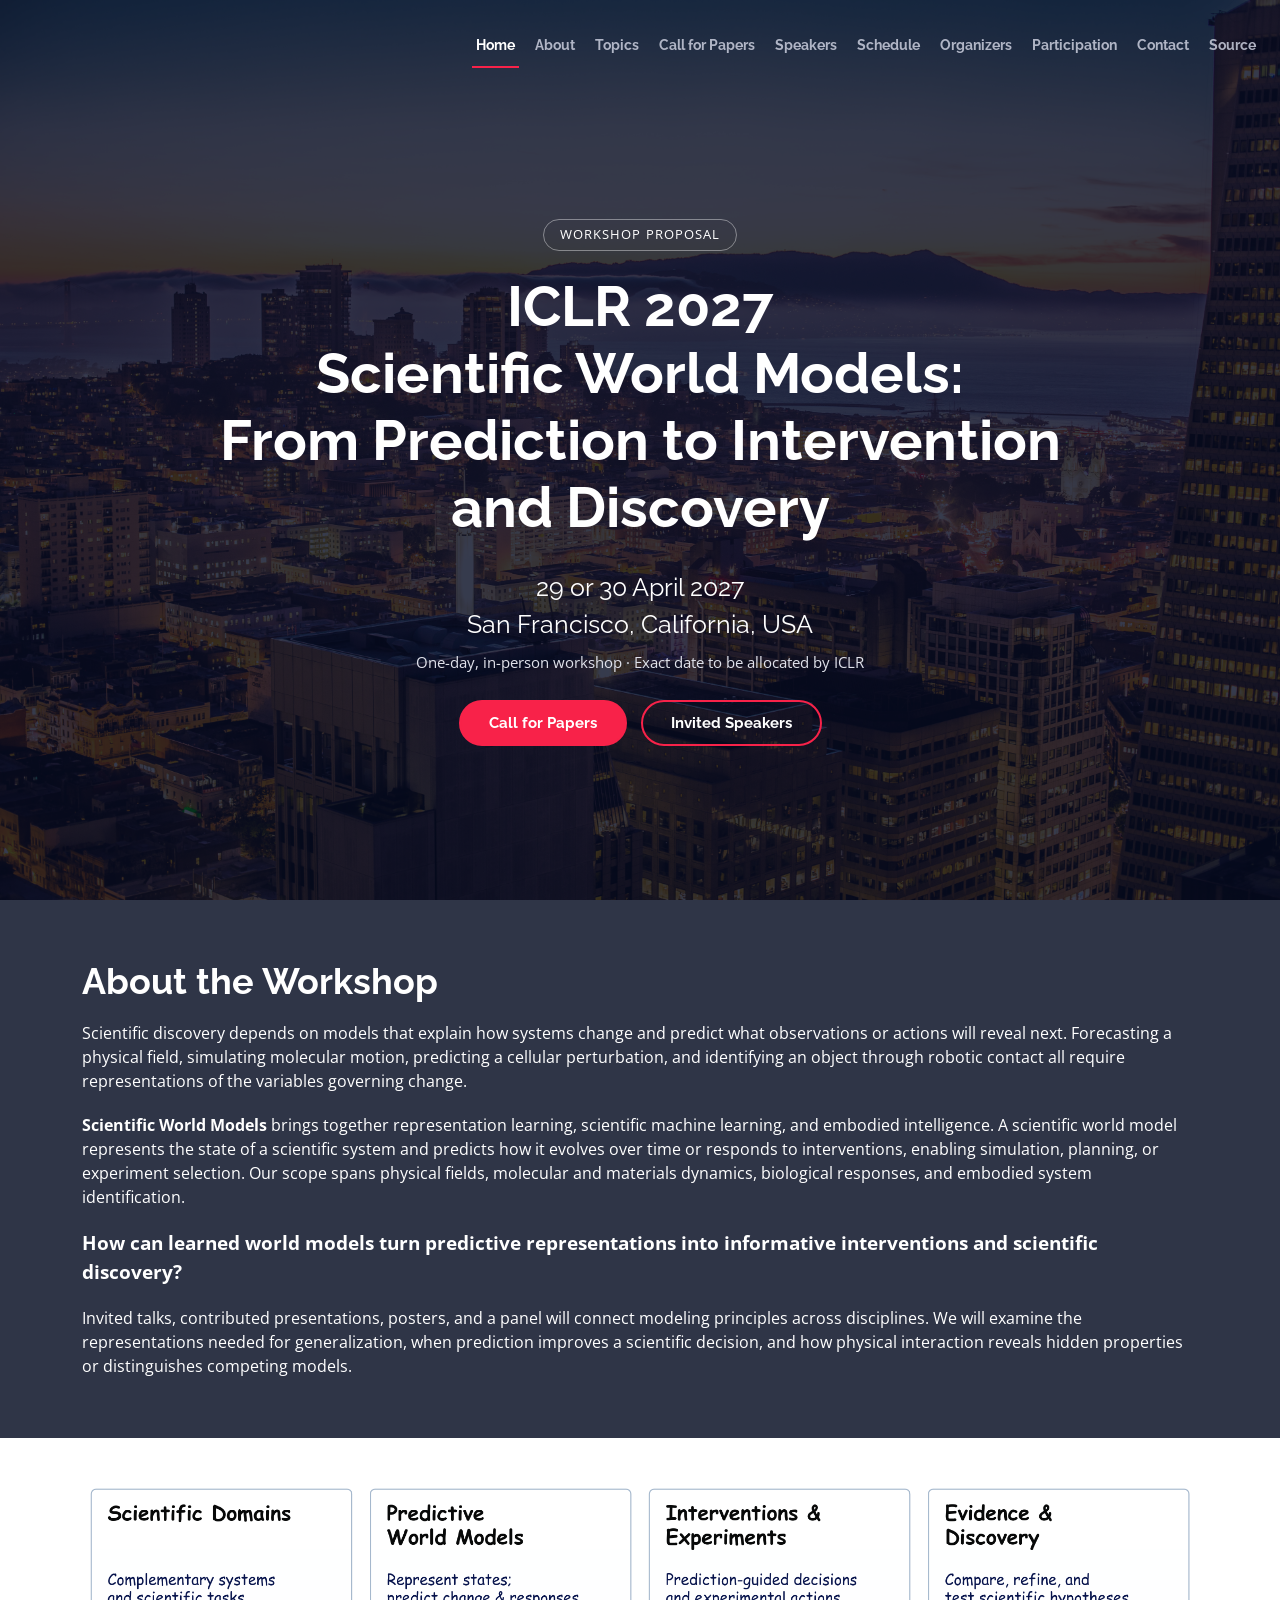
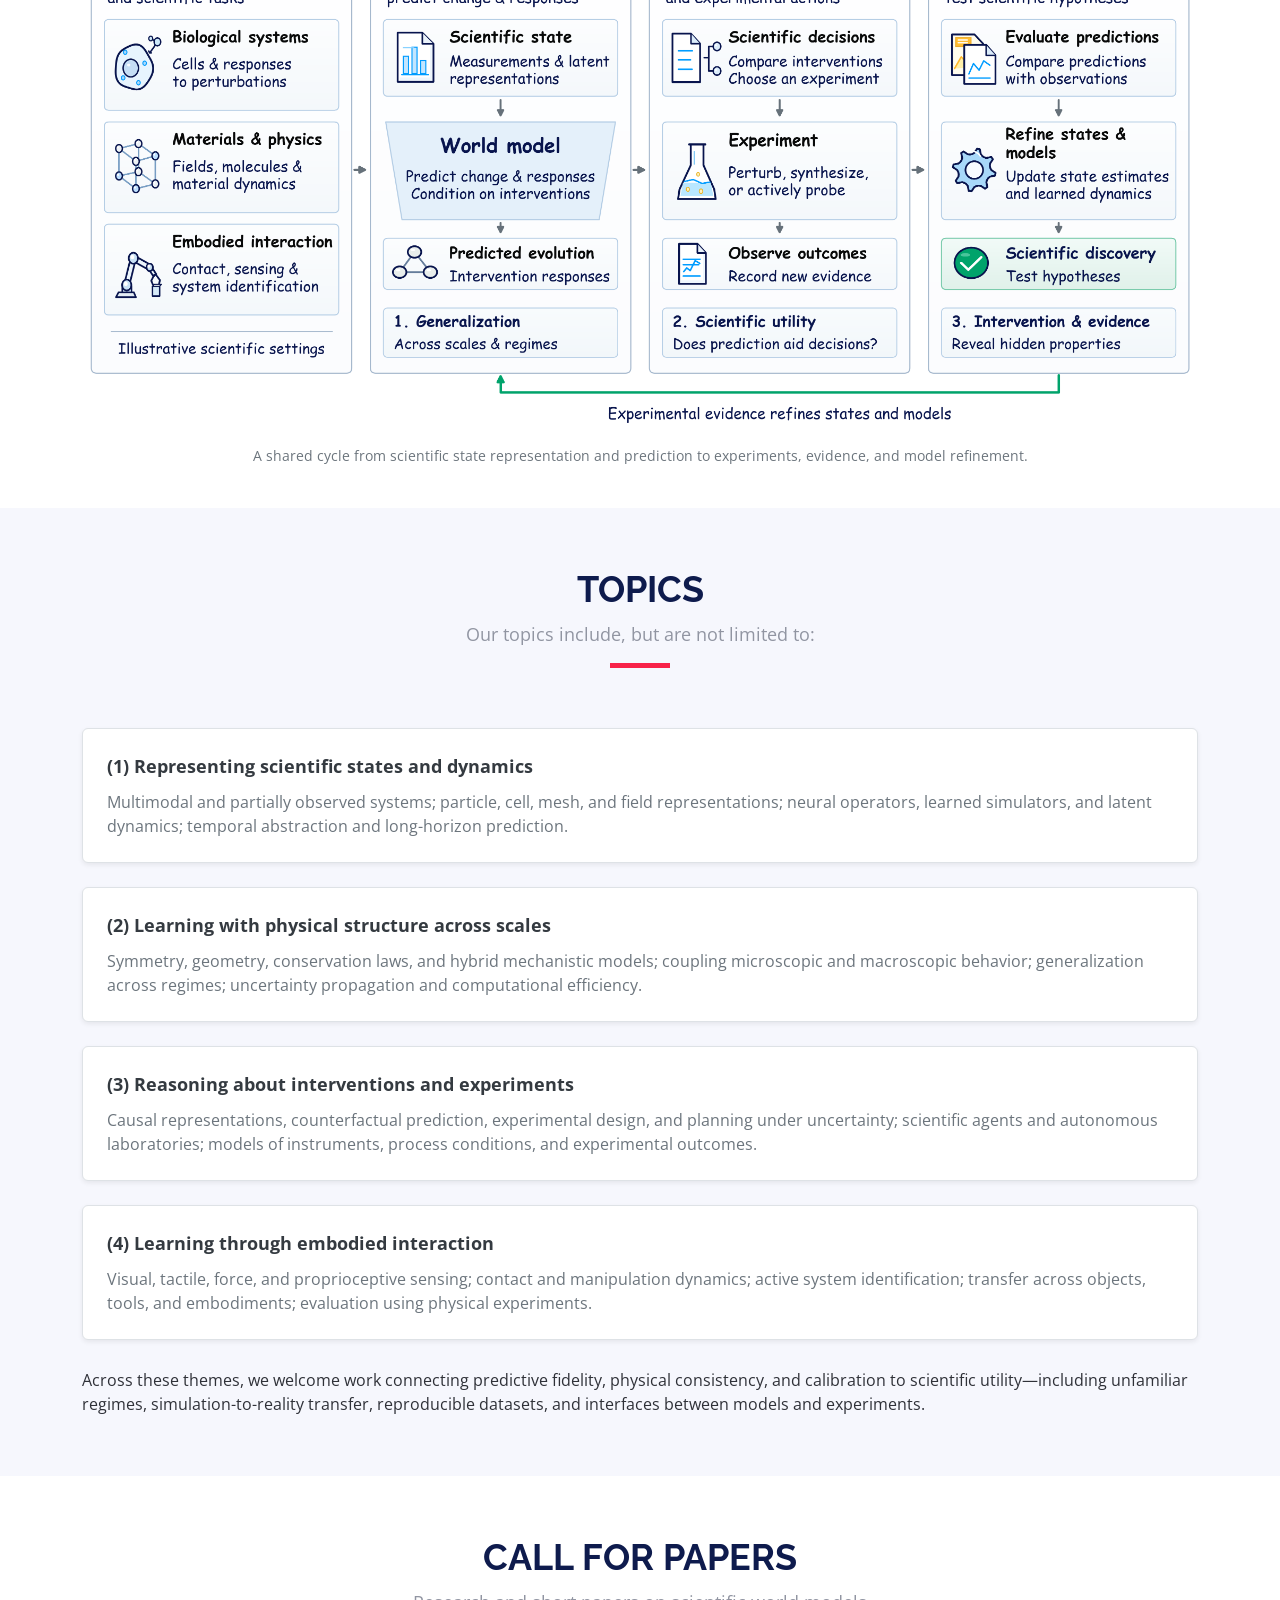
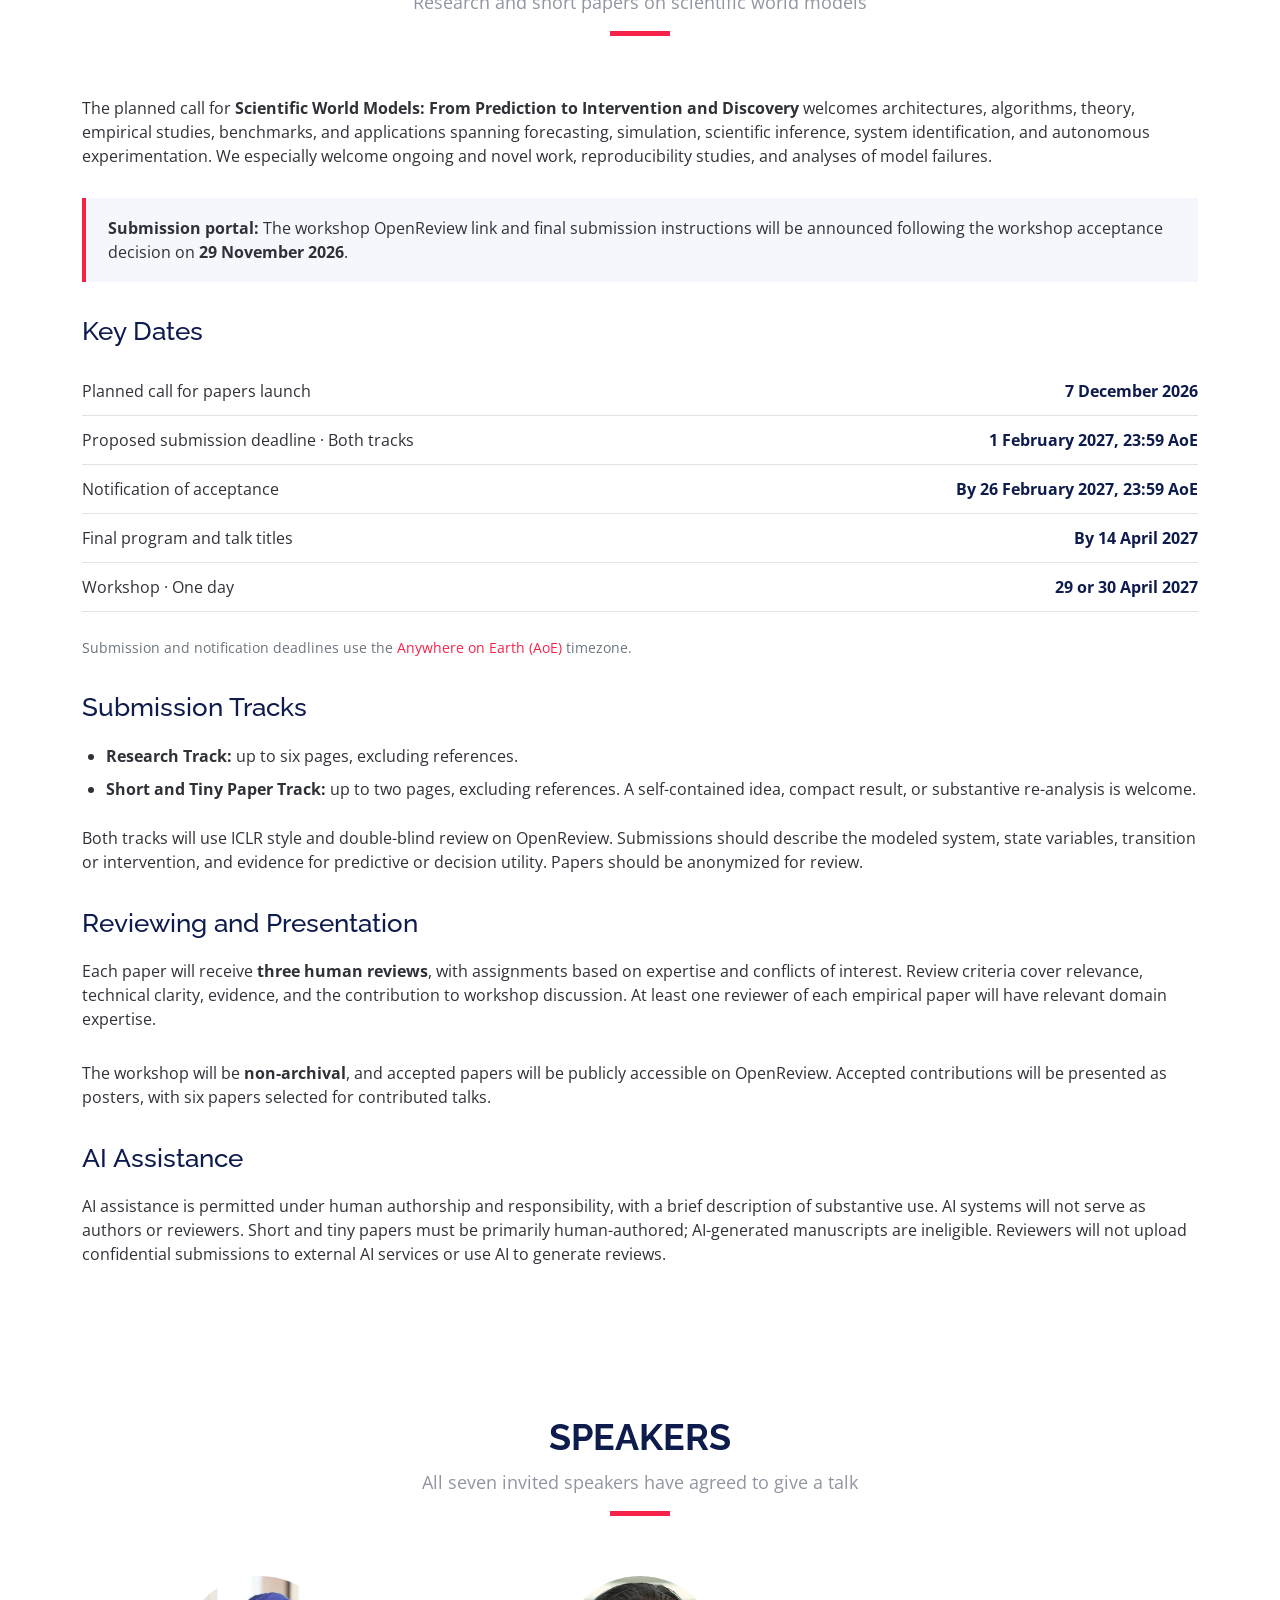
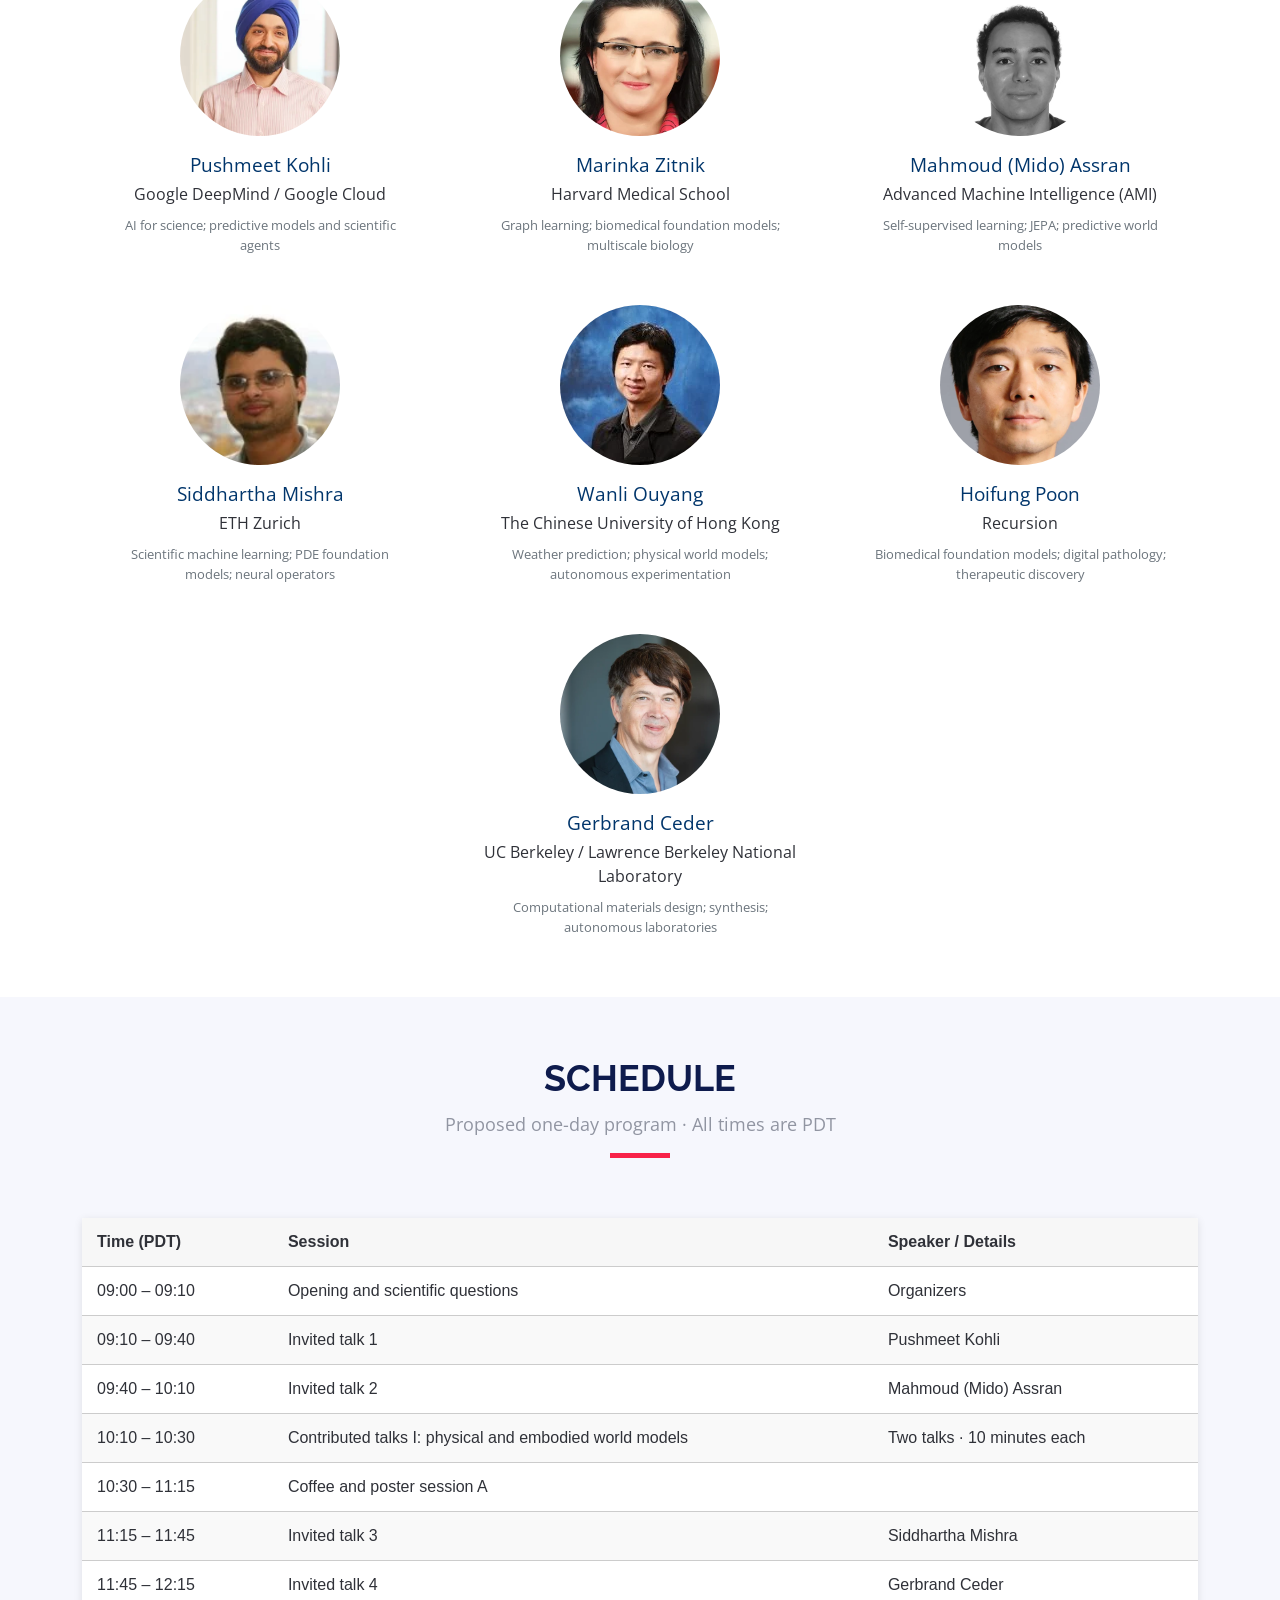
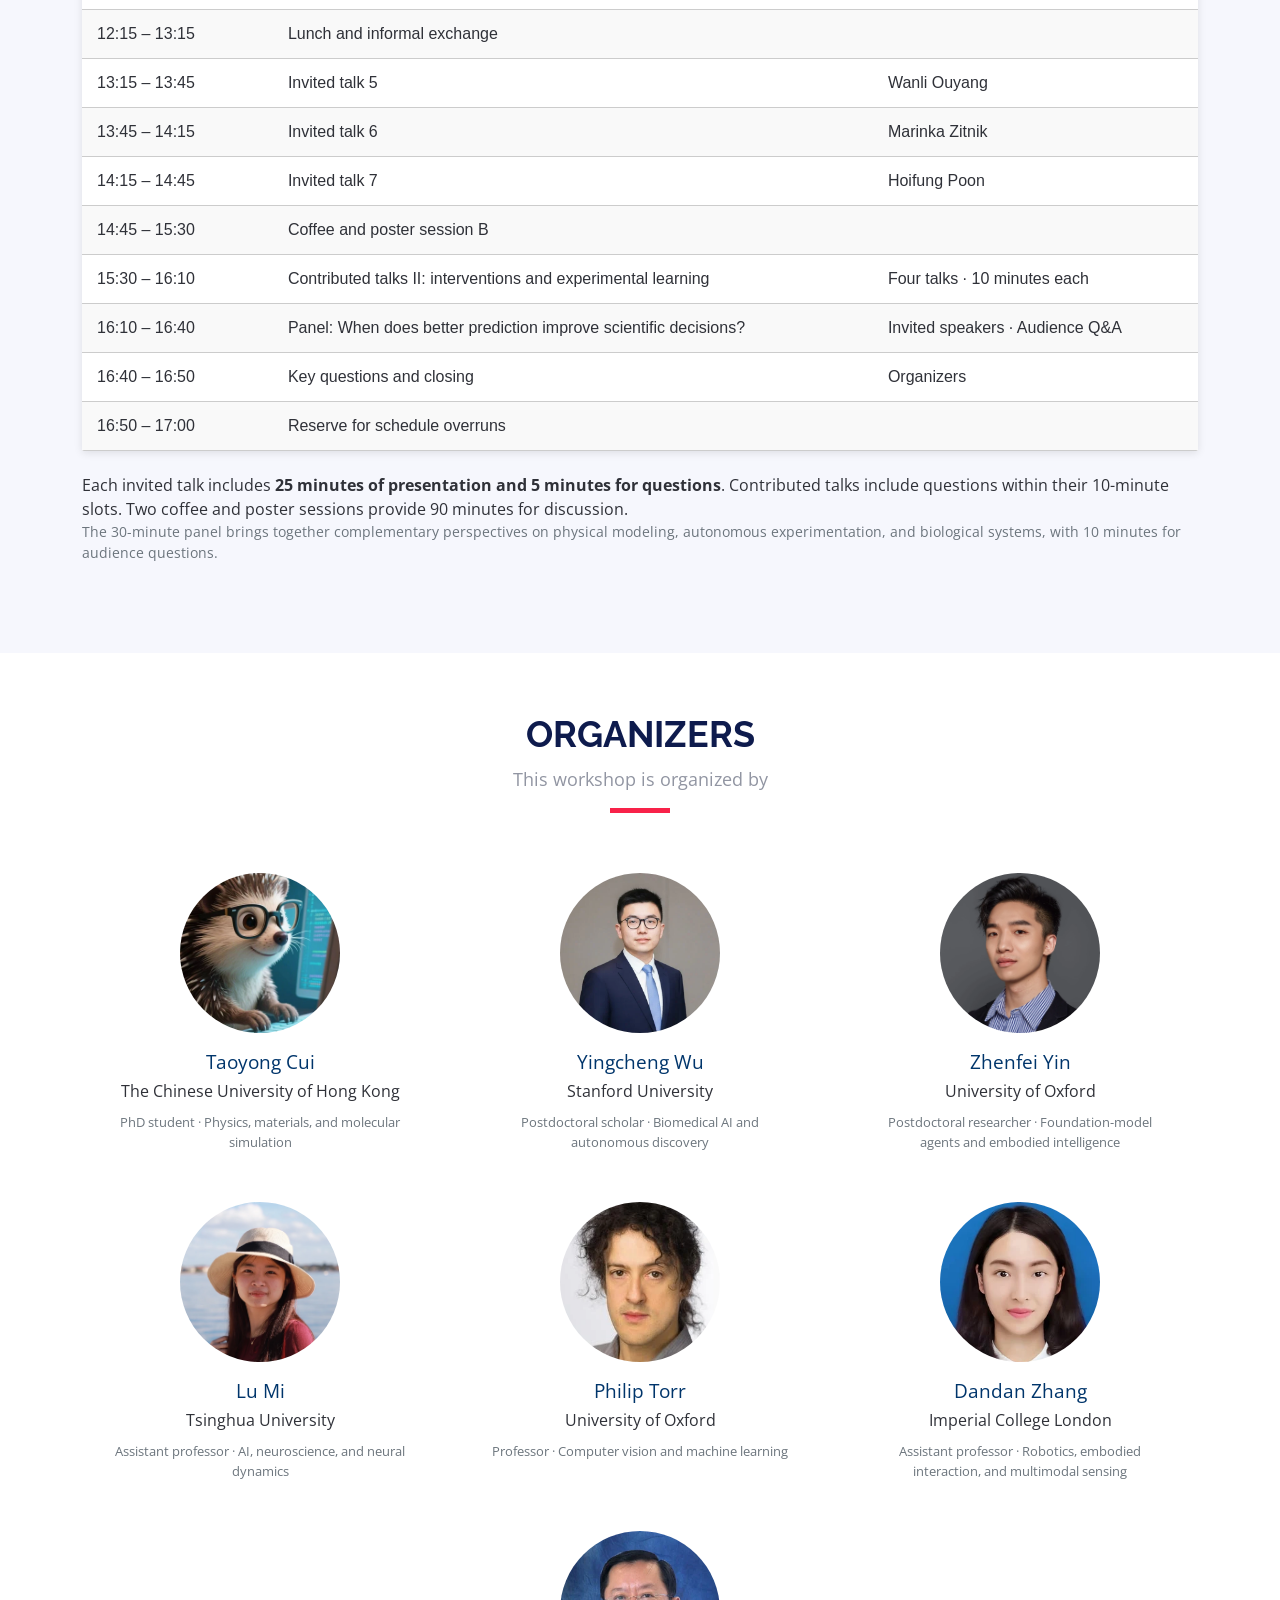
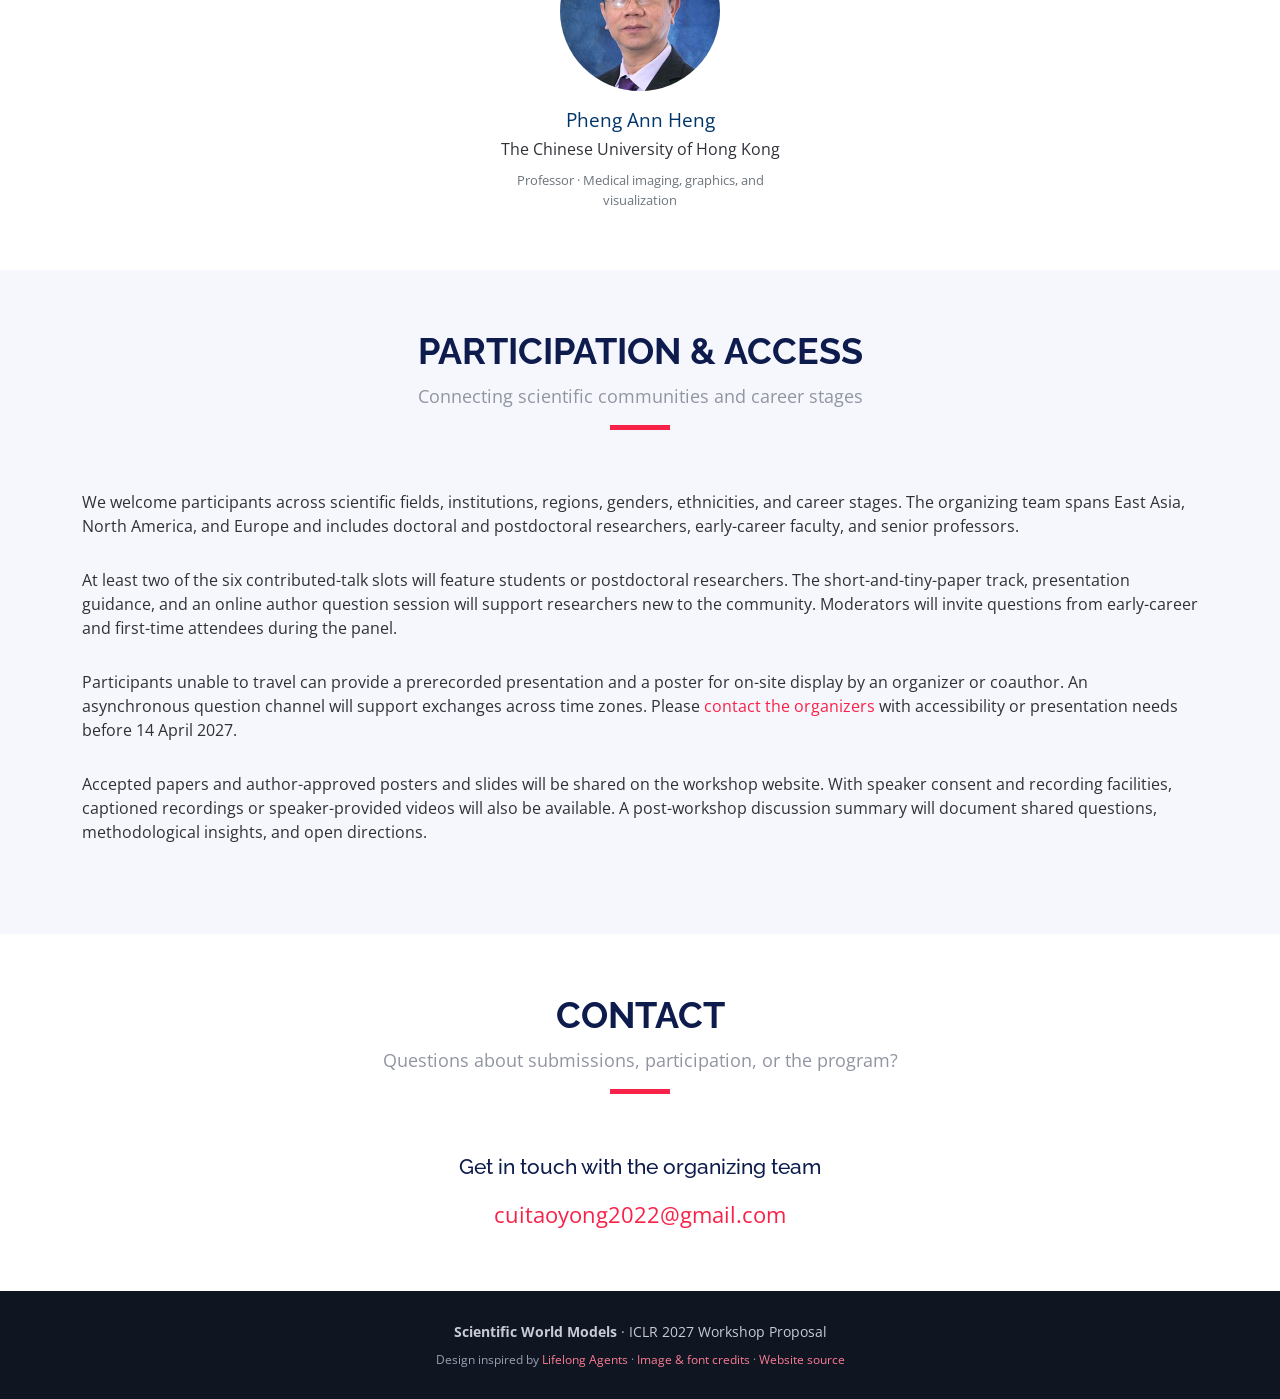
==== index.html @ c076bf60 "Prepare Scientific World Models workshop website" ====
<!DOCTYPE html>
<html lang="en">
<head>
  <meta charset="utf-8">
  <meta name="viewport" content="width=device-width, initial-scale=1">
  <title>Scientific World Models: From Prediction to Intervention and Discovery | ICLR 2027</title>
  <meta name="description" content="A proposed ICLR 2027 workshop connecting predictive representation learning, scientific machine learning, and embodied intelligence. Explore our speakers, topics, call for papers, and program.">
  <meta name="theme-color" content="#060c22">
  <link rel="canonical" href="https://taoyongcui.github.io/scientific-world-models/">
  <meta property="og:type" content="website">
  <meta property="og:title" content="Scientific World Models | ICLR 2027">
  <meta property="og:description" content="From Prediction to Intervention and Discovery. A proposed one-day workshop in San Francisco, connecting scientific world models to experimental discovery.">
  <meta property="og:url" content="https://taoyongcui.github.io/scientific-world-models/">
  <meta property="og:image" content="https://taoyongcui.github.io/scientific-world-models/assets/img/background_san_fancisco.jpg">
  <meta name="twitter:card" content="summary_large_image">
  <link rel="icon" href="assets/img/favicon.svg" type="image/svg+xml">
  <link rel="stylesheet" href="assets/css/fonts.css">
  <link rel="stylesheet" href="assets/css/style.css">
  <script defer src="assets/js/main.js"></script>
</head>
<body>
  <a class="skip-link" href="#main">Skip to content</a>
  <header id="header">
    <div class="container header-inner">
      <a class="mobile-brand" href="#hero">Scientific World Models</a>
      <button class="menu-toggle" type="button" aria-label="Open navigation menu" aria-expanded="false" aria-controls="navbar">
        <svg viewBox="0 0 24 24" fill="none" stroke="currentColor" stroke-width="2" aria-hidden="true"><path d="M3 6h18M3 12h18M3 18h18"/></svg>
      </button>
      <nav id="navbar" aria-label="Main navigation">
        <ul>
          <li><a class="active" href="#hero" aria-current="location">Home</a></li>
          <li><a href="#about">About</a></li>
          <li><a href="#topics">Topics</a></li>
          <li><a href="#cfp">Call for Papers</a></li>
          <li><a href="#speakers">Speakers</a></li>
          <li><a href="#schedule">Schedule</a></li>
          <li><a href="#organizers">Organizers</a></li>
          <li><a href="#access">Participation</a></li>
          <li><a href="#contact">Contact</a></li>
          <li><a href="https://github.com/TaoyongCui/scientific-world-models" target="_blank" rel="noopener noreferrer">Source</a></li>
        </ul>
      </nav>
    </div>
  </header>
  <section id="hero" aria-labelledby="hero-title">
    <div class="hero-container">
      <div class="hero-status">WORKSHOP PROPOSAL</div>
      <h1 id="hero-title">ICLR 2027<br>Scientific World Models:<br>From Prediction to Intervention<br>and Discovery</h1>
      <h2 class="hero-details">29 or 30 April 2027<br>San Francisco, California, USA
        <small>One-day, in-person workshop · Exact date to be allocated by ICLR</small>
      </h2>
      <div class="hero-actions">
        <a class="button" href="#cfp">Call for Papers</a>
        <a class="button button-outline" href="#speakers">Invited Speakers</a>
      </div>
    </div>
  </section>
  <main id="main">
    <section id="about" aria-labelledby="about-title">
      <div class="container">
        <h2 id="about-title">About the Workshop</h2>
        <p>Scientific discovery depends on models that explain how systems change and predict what observations or actions will reveal next. Forecasting a physical field, simulating molecular motion, predicting a cellular perturbation, and identifying an object through robotic contact all require representations of the variables governing change.</p>
        <p><strong>Scientific World Models</strong> brings together representation learning, scientific machine learning, and embodied intelligence. A scientific world model represents the state of a scientific system and predicts how it evolves over time or responds to interventions, enabling simulation, planning, or experiment selection. Our scope spans physical fields, molecular and materials dynamics, biological responses, and embodied system identification.</p>
        <p class="question">How can learned world models turn predictive representations into informative interventions and scientific discovery?</p>
        <p>Invited talks, contributed presentations, posters, and a panel will connect modeling principles across disciplines. We will examine the representations needed for generalization, when prediction improves a scientific decision, and how physical interaction reveals hidden properties or distinguishes competing models.</p>
      </div>
    </section>
    <section class="overview" aria-label="Scientific world modeling cycle">
      <div class="container">
        <figure>
          <img src="assets/img/scientific-world-models.png" alt="Scientific world modeling cycle: diverse scientific domains feed predictive models, which guide interventions and experiments; new evidence informs model refinement." width="4204" height="2067" loading="lazy" decoding="async">
          <figcaption>A shared cycle from scientific state representation and prediction to experiments, evidence, and model refinement.</figcaption>
        </figure>
      </div>
    </section>
    <section id="topics" class="section section-with-bg" aria-labelledby="topics-title">
      <div class="container">
        <div class="section-header"><h2 id="topics-title">Topics</h2><p>Our topics include, but are not limited to:</p></div>
        <div class="topic-list"><article class="topic-panel">
          <h3>(1) Representing scientific states and dynamics</h3><p>Multimodal and partially observed systems; particle, cell, mesh, and field representations; neural operators, learned simulators, and latent dynamics; temporal abstraction and long-horizon prediction.</p>
        </article>
<article class="topic-panel">
          <h3>(2) Learning with physical structure across scales</h3><p>Symmetry, geometry, conservation laws, and hybrid mechanistic models; coupling microscopic and macroscopic behavior; generalization across regimes; uncertainty propagation and computational efficiency.</p>
        </article>
<article class="topic-panel">
          <h3>(3) Reasoning about interventions and experiments</h3><p>Causal representations, counterfactual prediction, experimental design, and planning under uncertainty; scientific agents and autonomous laboratories; models of instruments, process conditions, and experimental outcomes.</p>
        </article>
<article class="topic-panel">
          <h3>(4) Learning through embodied interaction</h3><p>Visual, tactile, force, and proprioceptive sensing; contact and manipulation dynamics; active system identification; transfer across objects, tools, and embodiments; evaluation using physical experiments.</p>
        </article></div>
        <p class="evaluation-note">Across these themes, we welcome work connecting predictive fidelity, physical consistency, and calibration to scientific utility—including unfamiliar regimes, simulation-to-reality transfer, reproducible datasets, and interfaces between models and experiments.</p>
      </div>
    </section>
    <section id="cfp" class="section" aria-labelledby="cfp-title">
      <div class="container copy">
        <div class="section-header"><h2 id="cfp-title">Call for Papers</h2><p>Research and short papers on scientific world models</p></div>
        <p>The planned call for <strong>Scientific World Models: From Prediction to Intervention and Discovery</strong> welcomes architectures, algorithms, theory, empirical studies, benchmarks, and applications spanning forecasting, simulation, scientific inference, system identification, and autonomous experimentation. We especially welcome ongoing and novel work, reproducibility studies, and analyses of model failures.</p>
        <div class="portal-note"><p><strong>Submission portal:</strong> The workshop OpenReview link and final submission instructions will be announced following the workshop acceptance decision on <strong>29 November 2026</strong>.</p></div>
        <h3>Key Dates</h3>
        <ul class="date-list">
          <li><span>Planned call for papers launch</span><time datetime="2026-12-07">7 December 2026</time></li>
          <li><span>Proposed submission deadline · Both tracks</span><time datetime="2027-02-01">1 February 2027, 23:59 AoE</time></li>
          <li><span>Notification of acceptance</span><time datetime="2027-02-26">By 26 February 2027, 23:59 AoE</time></li>
          <li><span>Final program and talk titles</span><time datetime="2027-04-14">By 14 April 2027</time></li>
          <li><span>Workshop · One day</span><span class="date-value">29 or 30 April 2027</span></li>
        </ul>
        <p class="small-note">Submission and notification deadlines use the <a href="https://time.is/Anywhere_on_Earth" target="_blank" rel="noopener noreferrer">Anywhere on Earth (AoE)</a> timezone.</p>
        <h3>Submission Tracks</h3>
        <ul>
          <li><strong>Research Track:</strong> up to six pages, excluding references.</li>
          <li><strong>Short and Tiny Paper Track:</strong> up to two pages, excluding references. A self-contained idea, compact result, or substantive re-analysis is welcome.</li>
        </ul>
        <p>Both tracks will use ICLR style and double-blind review on OpenReview. Submissions should describe the modeled system, state variables, transition or intervention, and evidence for predictive or decision utility. Papers should be anonymized for review.</p>
        <h3>Reviewing and Presentation</h3>
        <p>Each paper will receive <strong>three human reviews</strong>, with assignments based on expertise and conflicts of interest. Review criteria cover relevance, technical clarity, evidence, and the contribution to workshop discussion. At least one reviewer of each empirical paper will have relevant domain expertise.</p>
        <p>The workshop will be <strong>non-archival</strong>, and accepted papers will be publicly accessible on OpenReview. Accepted contributions will be presented as posters, with six papers selected for contributed talks.</p>
        <h3>AI Assistance</h3>
        <p>AI assistance is permitted under human authorship and responsibility, with a brief description of substantive use. AI systems will not serve as authors or reviewers. Short and tiny papers must be primarily human-authored; AI-generated manuscripts are ineligible. Reviewers will not upload confidential submissions to external AI services or use AI to generate reviews.</p>
      </div>
    </section>
    <section id="speakers" class="section people-section" aria-labelledby="speakers-title">
      <div class="container">
        <div class="section-header"><h2 id="speakers-title">Speakers</h2><p>All seven invited speakers have agreed to give a talk</p></div>
        <div class="people-grid"><article class="person">
          <a href="https://blog.google/authors/pushmeet-kohli/" target="_blank" rel="noopener noreferrer" tabindex="-1" aria-hidden="true">
            <img class="person-photo" src="assets/img/people/pushmeet-kohli.webp" width="160" height="160" alt="Pushmeet Kohli" loading="lazy" decoding="async">
          </a>
          <h3><a href="https://blog.google/authors/pushmeet-kohli/" target="_blank" rel="noopener noreferrer">Pushmeet Kohli</a></h3>
          <p class="affiliation">Google DeepMind / Google Cloud</p>
          <p class="specialty">AI for science; predictive models and scientific agents</p>
        </article>
<article class="person">
          <a href="https://zitniklab.hms.harvard.edu/bio/" target="_blank" rel="noopener noreferrer" tabindex="-1" aria-hidden="true">
            <img class="person-photo" src="assets/img/people/marinka-zitnik.webp" width="160" height="160" alt="Marinka Zitnik" loading="lazy" decoding="async">
          </a>
          <h3><a href="https://zitniklab.hms.harvard.edu/bio/" target="_blank" rel="noopener noreferrer">Marinka Zitnik</a></h3>
          <p class="affiliation">Harvard Medical School</p>
          <p class="specialty">Graph learning; biomedical foundation models; multiscale biology</p>
        </article>
<article class="person">
          <a href="https://www.midoassran.ca/" target="_blank" rel="noopener noreferrer" tabindex="-1" aria-hidden="true">
            <img class="person-photo" src="assets/img/people/mido-assran.webp" width="160" height="160" alt="Mahmoud (Mido) Assran" loading="lazy" decoding="async">
          </a>
          <h3><a href="https://www.midoassran.ca/" target="_blank" rel="noopener noreferrer">Mahmoud (Mido) Assran</a></h3>
          <p class="affiliation">Advanced Machine Intelligence (AMI)</p>
          <p class="specialty">Self-supervised learning; JEPA; predictive world models</p>
        </article>
<article class="person">
          <a href="https://math.ethz.ch/sam/the-institute/people.html/1000?u=smishra" target="_blank" rel="noopener noreferrer" tabindex="-1" aria-hidden="true">
            <img class="person-photo" src="assets/img/people/siddhartha-mishra.webp" width="160" height="160" alt="Siddhartha Mishra" loading="lazy" decoding="async">
          </a>
          <h3><a href="https://math.ethz.ch/sam/the-institute/people.html/1000?u=smishra" target="_blank" rel="noopener noreferrer">Siddhartha Mishra</a></h3>
          <p class="affiliation">ETH Zurich</p>
          <p class="specialty">Scientific machine learning; PDE foundation models; neural operators</p>
        </article>
<article class="person">
          <a href="https://research.cuhk.edu.hk/en/persons/wanli-ouyang/" target="_blank" rel="noopener noreferrer" tabindex="-1" aria-hidden="true">
            <img class="person-photo" src="assets/img/people/wanli-ouyang.webp" width="160" height="160" alt="Wanli Ouyang" loading="lazy" decoding="async">
          </a>
          <h3><a href="https://research.cuhk.edu.hk/en/persons/wanli-ouyang/" target="_blank" rel="noopener noreferrer">Wanli Ouyang</a></h3>
          <p class="affiliation">The Chinese University of Hong Kong</p>
          <p class="specialty">Weather prediction; physical world models; autonomous experimentation</p>
        </article>
<article class="person">
          <a href="https://www.linkedin.com/in/hoifung-poon-9559943/" target="_blank" rel="noopener noreferrer" tabindex="-1" aria-hidden="true">
            <img class="person-photo" src="assets/img/people/hoifung-poon.webp" width="160" height="160" alt="Hoifung Poon" loading="lazy" decoding="async">
          </a>
          <h3><a href="https://www.linkedin.com/in/hoifung-poon-9559943/" target="_blank" rel="noopener noreferrer">Hoifung Poon</a></h3>
          <p class="affiliation">Recursion</p>
          <p class="specialty">Biomedical foundation models; digital pathology; therapeutic discovery</p>
        </article>
<article class="person">
          <a href="https://ceder.berkeley.edu/contact-us/" target="_blank" rel="noopener noreferrer" tabindex="-1" aria-hidden="true">
            <img class="person-photo" src="assets/img/people/gerbrand-ceder.webp" width="160" height="160" alt="Gerbrand Ceder" loading="lazy" decoding="async">
          </a>
          <h3><a href="https://ceder.berkeley.edu/contact-us/" target="_blank" rel="noopener noreferrer">Gerbrand Ceder</a></h3>
          <p class="affiliation">UC Berkeley / Lawrence Berkeley National Laboratory</p>
          <p class="specialty">Computational materials design; synthesis; autonomous laboratories</p>
        </article></div>
      </div>
    </section>
    <section id="schedule" class="section section-with-bg" aria-labelledby="schedule-title">
      <div class="container">
        <div class="section-header"><h2 id="schedule-title">Schedule</h2><p>Proposed one-day program · All times are PDT</p></div>
        <div class="table-wrap" role="region" aria-label="Workshop schedule; scroll horizontally on small screens" tabindex="0">
          <table class="schedule-table">
            <thead><tr><th scope="col">Time (PDT)</th><th scope="col">Session</th><th scope="col">Speaker / Details</th></tr></thead>
            <tbody><tr><td>09:00 – 09:10</td><td>Opening and scientific questions</td><td>Organizers</td></tr>
<tr><td>09:10 – 09:40</td><td>Invited talk 1</td><td>Pushmeet Kohli</td></tr>
<tr><td>09:40 – 10:10</td><td>Invited talk 2</td><td>Mahmoud (Mido) Assran</td></tr>
<tr><td>10:10 – 10:30</td><td>Contributed talks I: physical and embodied world models</td><td>Two talks · 10 minutes each</td></tr>
<tr><td>10:30 – 11:15</td><td>Coffee and poster session A</td><td></td></tr>
<tr><td>11:15 – 11:45</td><td>Invited talk 3</td><td>Siddhartha Mishra</td></tr>
<tr><td>11:45 – 12:15</td><td>Invited talk 4</td><td>Gerbrand Ceder</td></tr>
<tr><td>12:15 – 13:15</td><td>Lunch and informal exchange</td><td></td></tr>
<tr><td>13:15 – 13:45</td><td>Invited talk 5</td><td>Wanli Ouyang</td></tr>
<tr><td>13:45 – 14:15</td><td>Invited talk 6</td><td>Marinka Zitnik</td></tr>
<tr><td>14:15 – 14:45</td><td>Invited talk 7</td><td>Hoifung Poon</td></tr>
<tr><td>14:45 – 15:30</td><td>Coffee and poster session B</td><td></td></tr>
<tr><td>15:30 – 16:10</td><td>Contributed talks II: interventions and experimental learning</td><td>Four talks · 10 minutes each</td></tr>
<tr><td>16:10 – 16:40</td><td>Panel: When does better prediction improve scientific decisions?</td><td>Invited speakers · Audience Q&amp;A</td></tr>
<tr><td>16:40 – 16:50</td><td>Key questions and closing</td><td>Organizers</td></tr>
<tr><td>16:50 – 17:00</td><td>Reserve for schedule overruns</td><td></td></tr></tbody>
          </table>
        </div>
        <p class="schedule-note">Each invited talk includes <strong>25 minutes of presentation and 5 minutes for questions</strong>. Contributed talks include questions within their 10-minute slots. Two coffee and poster sessions provide 90 minutes for discussion.</p>
        <p class="small-note">The 30-minute panel brings together complementary perspectives on physical modeling, autonomous experimentation, and biological systems, with 10 minutes for audience questions.</p>
      </div>
    </section>
    <section id="organizers" class="section people-section" aria-labelledby="organizers-title">
      <div class="container">
        <div class="section-header"><h2 id="organizers-title">Organizers</h2><p>This workshop is organized by</p></div>
        <div class="people-grid"><article class="person">
          <a href="https://taoyongcui.github.io/" target="_blank" rel="noopener noreferrer" tabindex="-1" aria-hidden="true">
            <img class="person-photo" src="assets/img/people/taoyong-cui.webp" width="160" height="160" alt="Taoyong Cui" loading="lazy" decoding="async">
          </a>
          <h3><a href="https://taoyongcui.github.io/" target="_blank" rel="noopener noreferrer">Taoyong Cui</a></h3>
          <p class="affiliation">The Chinese University of Hong Kong</p>
          <p class="specialty">PhD student · Physics, materials, and molecular simulation</p>
        </article>
<article class="person">
          <a href="https://charles-wu.com/" target="_blank" rel="noopener noreferrer" tabindex="-1" aria-hidden="true">
            <img class="person-photo" src="assets/img/people/yingcheng-wu.webp" width="160" height="160" alt="Yingcheng Wu" loading="lazy" decoding="async">
          </a>
          <h3><a href="https://charles-wu.com/" target="_blank" rel="noopener noreferrer">Yingcheng Wu</a></h3>
          <p class="affiliation">Stanford University</p>
          <p class="specialty">Postdoctoral scholar · Biomedical AI and autonomous discovery</p>
        </article>
<article class="person">
          <a href="https://yinzhenfei.github.io/" target="_blank" rel="noopener noreferrer" tabindex="-1" aria-hidden="true">
            <img class="person-photo" src="assets/img/people/zhenfei-yin.webp" width="160" height="160" alt="Zhenfei Yin" loading="lazy" decoding="async">
          </a>
          <h3><a href="https://yinzhenfei.github.io/" target="_blank" rel="noopener noreferrer">Zhenfei Yin</a></h3>
          <p class="affiliation">University of Oxford</p>
          <p class="specialty">Postdoctoral researcher · Foundation-model agents and embodied intelligence</p>
        </article>
<article class="person">
          <a href="https://lumimim.github.io/" target="_blank" rel="noopener noreferrer" tabindex="-1" aria-hidden="true">
            <img class="person-photo" src="assets/img/people/lu-mi.webp" width="160" height="160" alt="Lu Mi" loading="lazy" decoding="async">
          </a>
          <h3><a href="https://lumimim.github.io/" target="_blank" rel="noopener noreferrer">Lu Mi</a></h3>
          <p class="affiliation">Tsinghua University</p>
          <p class="specialty">Assistant professor · AI, neuroscience, and neural dynamics</p>
        </article>
<article class="person">
          <a href="https://torrvision.com/" target="_blank" rel="noopener noreferrer" tabindex="-1" aria-hidden="true">
            <img class="person-photo" src="assets/img/people/philip-torr.webp" width="160" height="160" alt="Philip Torr" loading="lazy" decoding="async">
          </a>
          <h3><a href="https://torrvision.com/" target="_blank" rel="noopener noreferrer">Philip Torr</a></h3>
          <p class="affiliation">University of Oxford</p>
          <p class="specialty">Professor · Computer vision and machine learning</p>
        </article>
<article class="person">
          <a href="https://www.intelligentrobotics-acrossscales.com/" target="_blank" rel="noopener noreferrer" tabindex="-1" aria-hidden="true">
            <img class="person-photo" src="assets/img/people/dandan-zhang.webp" width="160" height="160" alt="Dandan Zhang" loading="lazy" decoding="async">
          </a>
          <h3><a href="https://www.intelligentrobotics-acrossscales.com/" target="_blank" rel="noopener noreferrer">Dandan Zhang</a></h3>
          <p class="affiliation">Imperial College London</p>
          <p class="specialty">Assistant professor · Robotics, embodied interaction, and multimodal sensing</p>
        </article>
<article class="person">
          <a href="https://www.cse.cuhk.edu.hk/people/faculty/pheng-ann-heng/" target="_blank" rel="noopener noreferrer" tabindex="-1" aria-hidden="true">
            <img class="person-photo" src="assets/img/people/pheng-ann-heng.webp" width="160" height="160" alt="Pheng Ann Heng" loading="lazy" decoding="async">
          </a>
          <h3><a href="https://www.cse.cuhk.edu.hk/people/faculty/pheng-ann-heng/" target="_blank" rel="noopener noreferrer">Pheng Ann Heng</a></h3>
          <p class="affiliation">The Chinese University of Hong Kong</p>
          <p class="specialty">Professor · Medical imaging, graphics, and visualization</p>
        </article></div>
      </div>
    </section>
    <section id="access" class="section section-with-bg" aria-labelledby="access-title">
      <div class="container copy">
        <div class="section-header"><h2 id="access-title">Participation &amp; Access</h2><p>Connecting scientific communities and career stages</p></div>
        <p>We welcome participants across scientific fields, institutions, regions, genders, ethnicities, and career stages. The organizing team spans East Asia, North America, and Europe and includes doctoral and postdoctoral researchers, early-career faculty, and senior professors.</p>
        <p>At least two of the six contributed-talk slots will feature students or postdoctoral researchers. The short-and-tiny-paper track, presentation guidance, and an online author question session will support researchers new to the community. Moderators will invite questions from early-career and first-time attendees during the panel.</p>
        <p>Participants unable to travel can provide a prerecorded presentation and a poster for on-site display by an organizer or coauthor. An asynchronous question channel will support exchanges across time zones. Please <a href="mailto:cuitaoyong2022@gmail.com">contact the organizers</a> with accessibility or presentation needs before 14 April 2027.</p>
        <p>Accepted papers and author-approved posters and slides will be shared on the workshop website. With speaker consent and recording facilities, captioned recordings or speaker-provided videos will also be available. A post-workshop discussion summary will document shared questions, methodological insights, and open directions.</p>
      </div>
    </section>
    <section id="contact" class="section contact" aria-labelledby="contact-title">
      <div class="container">
        <div class="section-header"><h2 id="contact-title">Contact</h2><p>Questions about submissions, participation, or the program?</p></div>
        <h3>Get in touch with the organizing team</h3>
        <a class="email" href="mailto:cuitaoyong2022@gmail.com">cuitaoyong2022@gmail.com</a>
      </div>
    </section>
  </main>
  <footer id="footer">
    <p><strong>Scientific World Models</strong> · ICLR 2027 Workshop Proposal</p>
    <p class="credits">Design inspired by <a href="https://lifelongagent.github.io/#organizers" target="_blank" rel="noopener noreferrer">Lifelong Agents</a> · <a href="credits.html">Image &amp; font credits</a> · <a href="https://github.com/TaoyongCui/scientific-world-models" target="_blank" rel="noopener noreferrer">Website source</a></p>
  </footer>
  <a class="back-to-top" href="#hero" aria-label="Back to top"><svg viewBox="0 0 24 24" fill="none" stroke="currentColor" stroke-width="1.7" aria-hidden="true"><path d="M12 19V5m-6 6 6-6 6 6"/></svg></a>
</body>
</html>
---- assets/css/fonts.css ----
@font-face {
  font-family: 'Open Sans';
  font-style: normal;
  font-weight: 400;
  font-stretch: normal;
  src: url(../fonts/open-sans-400.ttf) format('truetype');
  font-display: swap;
}
@font-face {
  font-family: 'Open Sans';
  font-style: normal;
  font-weight: 700;
  font-stretch: normal;
  src: url(../fonts/open-sans-700.ttf) format('truetype');
  font-display: swap;
}
@font-face {
  font-family: 'Raleway';
  font-style: normal;
  font-weight: 400;
  src: url(../fonts/raleway-400.ttf) format('truetype');
  font-display: swap;
}
@font-face {
  font-family: 'Raleway';
  font-style: normal;
  font-weight: 500;
  src: url(../fonts/raleway-500.ttf) format('truetype');
  font-display: swap;
}
@font-face {
  font-family: 'Raleway';
  font-style: normal;
  font-weight: 700;
  src: url(../fonts/raleway-700.ttf) format('truetype');
  font-display: swap;
}
@font-face {
  font-family: 'Raleway';
  font-style: normal;
  font-weight: 800;
  src: url(../fonts/raleway-800.ttf) format('truetype');
  font-display: swap;
}
---- assets/css/style.css ----
:root {
  --navy: #0e1b4d;
  --night: #060c22;
  --red: #f82249;
  --ink: #2f3138;
  --muted: #6c757d;
  --pale: #f6f7fd;
}
* { box-sizing: border-box; }
html { scroll-behavior: smooth; scroll-padding-top: 70px; }
body { margin: 0; background: #fff; color: var(--ink); font-family: "Open Sans", Arial, sans-serif; font-size: 16px; line-height: 1.5; }
a { color: var(--red); text-decoration: none; transition: color .25s ease; }
a:hover { color: #d6163a; }
a:focus-visible, button:focus-visible { outline: 3px solid var(--red); outline-offset: 5px; }
p { margin: 0 0 30px; }
h1, h2, h3, h4 { margin: 0 0 20px; color: var(--navy); font-family: "Raleway", Arial, sans-serif; line-height: 1.2; }
h2 { font-size: 36px; }
h3 { font-size: 26px; font-weight: 500; }
img { max-width: 100%; }
button { font: inherit; }
.container { width: 100%; max-width: 1140px; margin: 0 auto; padding: 0 12px; }
.section { padding: 60px 0; }
.section-with-bg { background: var(--pale); }
.section-header { position: relative; margin-bottom: 60px; padding-bottom: 20px; text-align: center; }
.section-header::after { position: absolute; content: ""; bottom: 0; left: calc(50% - 30px); width: 60px; height: 5px; background: var(--red); }
.section-header h2 { margin-bottom: 10px; font-size: 36px; font-weight: 700; text-transform: uppercase; }
.section-header p { margin: 0; color: #9195a2; font-size: 18px; font-weight: 500; }
.skip-link { position: fixed; top: -70px; left: 20px; z-index: 1001; padding: 12px 20px; color: #fff; background: var(--night); }
.skip-link:focus { top: 12px; }

#header { position: fixed; z-index: 1000; top: 0; left: 0; right: 0; height: 90px; transition: height .3s ease, background .3s ease; }
#header.scrolled, #header.menu-open { height: 70px; background: rgba(6, 12, 34, .98); }
.header-inner { height: 100%; max-width: 1320px; display: flex; align-items: center; justify-content: flex-end; padding: 0 20px; }
.mobile-brand { display: none; color: #fff; font-family: "Raleway", sans-serif; font-weight: 700; }
#navbar ul { display: flex; align-items: center; list-style: none; padding: 0; margin: 0; }
#navbar li { padding: 10px 0 10px 12px; }
#navbar a { position: relative; display: block; padding: 6px 4px; color: rgba(202, 206, 221, .85); font: 600 14px/1.5 "Raleway", Arial, sans-serif; white-space: nowrap; }
#navbar a::after { content: ""; position: absolute; left: 0; bottom: -6px; height: 2px; width: 0; background: var(--red); transition: width .25s ease; }
#navbar a:hover, #navbar a.active, #navbar a:focus-visible { color: #fff; }
#navbar a:hover::after, #navbar a.active::after { width: 100%; }
.menu-toggle { display: none; align-items: center; justify-content: center; width: 44px; height: 44px; padding: 8px; color: #fff; border: 0; background: transparent; cursor: pointer; }
.menu-toggle svg { width: 28px; height: 28px; }

#hero { min-height: 720px; height: 100svh; position: relative; display: flex; justify-content: center; align-items: center; overflow: hidden; background: var(--night) url("../img/background_san_fancisco.jpg") top center / cover no-repeat; }
#hero::before { content: ""; position: absolute; inset: 0; background: rgba(6, 12, 34, .8); }
.hero-container { position: relative; width: 100%; padding: 100px 20px 35px; text-align: center; color: #fff; }
.hero-status { display: inline-block; margin-bottom: 22px; padding: 5px 16px; border: 1px solid rgba(255,255,255,.4); border-radius: 30px; font-size: 13px; letter-spacing: .08em; }
#hero h1 { color: #fff; font-size: 56px; font-weight: 600; line-height: 1.2; margin-bottom: 28px; }
.hero-details { color: #fff; font-family: "Raleway", Arial, sans-serif; font-size: 25px; font-weight: 400; line-height: 1.45; margin: 0 0 26px; }
.hero-details small { display: block; font: 400 15px/1.6 "Open Sans", Arial, sans-serif; margin-top: 8px; color: #e0e2eb; }
.hero-actions { display: flex; flex-wrap: wrap; justify-content: center; gap: 14px; }
.button { display: inline-flex; align-items: center; justify-content: center; border: 2px solid var(--red); border-radius: 50px; padding: 12px 28px; color: #fff; background: var(--red); font: 700 15px/1.2 "Raleway", Arial, sans-serif; transition: background .25s ease, color .25s ease; }
.button:hover { color: var(--red); background: #fff; }
.button-outline { background: transparent; color: #fff; }
.button-outline:hover { background: var(--red); color: #fff; }

#about { position: relative; overflow: hidden; padding: 60px 0 40px; background: var(--night) url("../img/background_san_fancisco.jpg") center / cover; color: #fff; }
#about::before { position: absolute; content: ""; inset: 0; background: rgba(13,20,41,.86); }
#about .container { position: relative; }
#about h2 { color: #fff; font-weight: 700; margin-bottom: 18px; }
#about p { margin-bottom: 20px; }
#about .question { font-size: 19px; font-weight: 600; }
.overview { padding: 42px 0; }
.overview figure { margin: 0; }
.overview img { display: block; width: 100%; height: auto; }
.overview figcaption { color: var(--muted); font-size: 14px; text-align: center; margin-top: 16px; }
.topic-list { display: grid; gap: 24px; }
.topic-panel { background: #fff; border: 1px solid #dee2e6; border-radius: 6px; padding: 24px; box-shadow: 0 2px 5px rgba(0,0,0,.07); }
.topic-panel h3 { font: 700 18px/1.5 "Open Sans", Arial, sans-serif; color: #343a40; margin-bottom: 10px; }
.topic-panel p { color: var(--muted); margin: 0; }
.evaluation-note { margin: 28px 0 0; }

.copy h3 { margin-top: 34px; }
.copy ul { padding-left: 24px; margin: 0 0 25px; }
.copy li { margin-bottom: 9px; }
.portal-note { padding: 18px 22px; border-left: 4px solid var(--red); background: var(--pale); margin-bottom: 30px; }
.portal-note p { margin: 0; }
.date-list { list-style: none; padding: 0 !important; }
.date-list li { display: flex; justify-content: space-between; gap: 20px; border-bottom: 1px solid #e1e3eb; padding: 12px 0; margin: 0; }
.date-list time, .date-list .date-value { flex-shrink: 0; font-weight: 700; color: var(--navy); }
.small-note { color: var(--muted); font-size: 14px; }

.people-grid { display: flex; flex-wrap: wrap; justify-content: center; gap: 0; margin: 0 -12px; }
.person { flex: 0 0 33.333333%; max-width: 33.333333%; padding: 0 20px; text-align: center; margin-bottom: 50px; }
.person-photo { display: block; width: 160px; height: 160px; margin: 0 auto 15px; border-radius: 50%; object-fit: cover; object-position: center top; }
.person-photo[src$="hoifung-poon.webp"] { object-position: center 30%; }
.person h3 { font: 400 19.2px/1.5 "Open Sans", Arial, sans-serif; margin: 0 0 2px; }
.person h3 a { color: #00356b; }
.person h3 a:hover { color: var(--red); }
.person .affiliation { font-size: 16px; line-height: 1.5; margin: 0; }
.person .specialty { font-size: 13px; line-height: 1.55; color: var(--muted); margin: 9px auto 0; max-width: 305px; }
.people-section { padding-bottom: 10px; }

.table-wrap { width: 100%; overflow-x: auto; border-radius: 2px; box-shadow: 0 2px 8px rgba(0,0,0,.1); }
.schedule-table { width: 100%; border-collapse: collapse; background: #fff; font-family: Arial, sans-serif; }
.schedule-table th, .schedule-table td { padding: 12px 15px; border-bottom: 1px solid #ccc; text-align: left; vertical-align: middle; }
.schedule-table th { background: #f7f7f7; font-weight: 700; }
.schedule-table tbody tr:nth-child(even) { background: #f9f9f9; }
.schedule-table tbody tr:hover { background: #f1f1f1; }
.schedule-table td:first-child { white-space: nowrap; min-width: 155px; }
.schedule-table td:nth-child(2) { min-width: 250px; }
.schedule-table td:nth-child(3) { min-width: 195px; }
.schedule-note { margin: 22px 0 0; }
.contact { text-align: center; }
.contact h3 { font-size: 21px; margin-bottom: 18px; }
.contact .email { display: inline-block; font-size: 22px; overflow-wrap: anywhere; }

#footer { background: #101522; color: #c7cbd6; padding: 30px 15px; text-align: center; font-size: 14px; }
#footer p { margin: 0 0 9px; }
#footer .credits { margin: 0; font-size: 12px; color: #9ba1b2; }
#footer a { color: #f97b92; }
.back-to-top { position: fixed; right: 15px; bottom: 15px; z-index: 999; display: flex; align-items: center; justify-content: center; width: 40px; height: 40px; border-radius: 50%; color: #fff; background: var(--red); visibility: hidden; opacity: 0; transition: opacity .25s ease; }
.back-to-top.active { visibility: visible; opacity: 1; }
.back-to-top:hover { color: #fff; background: #e9143b; }
.back-to-top svg { width: 22px; height: 22px; }
.credits-page { padding-top: 115px; min-height: 85vh; }
.credits-page li { margin-bottom: 15px; }

@media (min-width: 1024px) { #hero, #about { background-attachment: fixed; } }
@media (min-width: 1400px) { .container { max-width: 1320px; } }
@media (max-width: 1199px) { .container { max-width: 960px; } }
@media (max-width: 991px) {
  .container { max-width: 720px; }
  #header { height: 70px; }
  .header-inner { justify-content: space-between; }
  .mobile-brand, .menu-toggle { display: inline-flex; }
  #navbar { display: none; position: absolute; top: 70px; left: 20px; right: 20px; background: #fff; border-radius: 5px; padding: 10px 12px; box-shadow: 0 8px 24px rgba(0,0,0,.2); }
  #header.menu-open #navbar { display: block; }
  #navbar ul { display: block; }
  #navbar li { padding: 0; }
  #navbar a { padding: 10px; color: var(--night); }
  #navbar a:hover, #navbar a.active, #navbar a:focus-visible { color: var(--red); }
  #navbar a::after { display: none; }
  #hero { min-height: 680px; }
  #hero h1 { font-size: 40px; }
  .hero-details { font-size: 23px; }
  .person { flex-basis: 50%; max-width: 50%; }
}
@media (max-width: 767px) {
  .container { max-width: 540px; padding: 0 20px; }
  .section { padding: 48px 0; }
  .section-header { margin-bottom: 44px; }
  .section-header h2, #about h2 { font-size: 30px; }
  .section-header p { font-size: 16px; }
  #hero h1 { font-size: 34px; }
  .hero-container { padding: 100px 20px 35px; }
  .hero-details { font-size: 21px; }
  .hero-details small { font-size: 13px; }
  .hero-status { margin-bottom: 18px; }
  .hero-actions { gap: 10px; }
  .button { padding: 11px 20px; font-size: 14px; }
  .topic-panel { padding: 20px; }
  .date-list li { display: block; }
  .date-list time, .date-list .date-value { display: block; margin-top: 5px; }
  .person { padding: 0 12px; }
  .schedule-table th, .schedule-table td { padding: 10px 12px; font-size: 14px; }
  .schedule-table td:first-child { min-width: 140px; }
  .contact .email { font-size: 19px; }
}
@media (max-width: 575px) {
  .person { flex-basis: 100%; max-width: 100%; }
  #hero { min-height: 680px; }
  #hero h1 { font-size: 31px; }
  .mobile-brand { font-size: 14px; }
  .overview { padding: 26px 0; }
}
@media (prefers-reduced-motion: reduce) {
  html { scroll-behavior: auto; }
  *, *::before, *::after { transition-duration: .01ms !important; animation-duration: .01ms !important; }
  #hero, #about { background-attachment: scroll; }
}
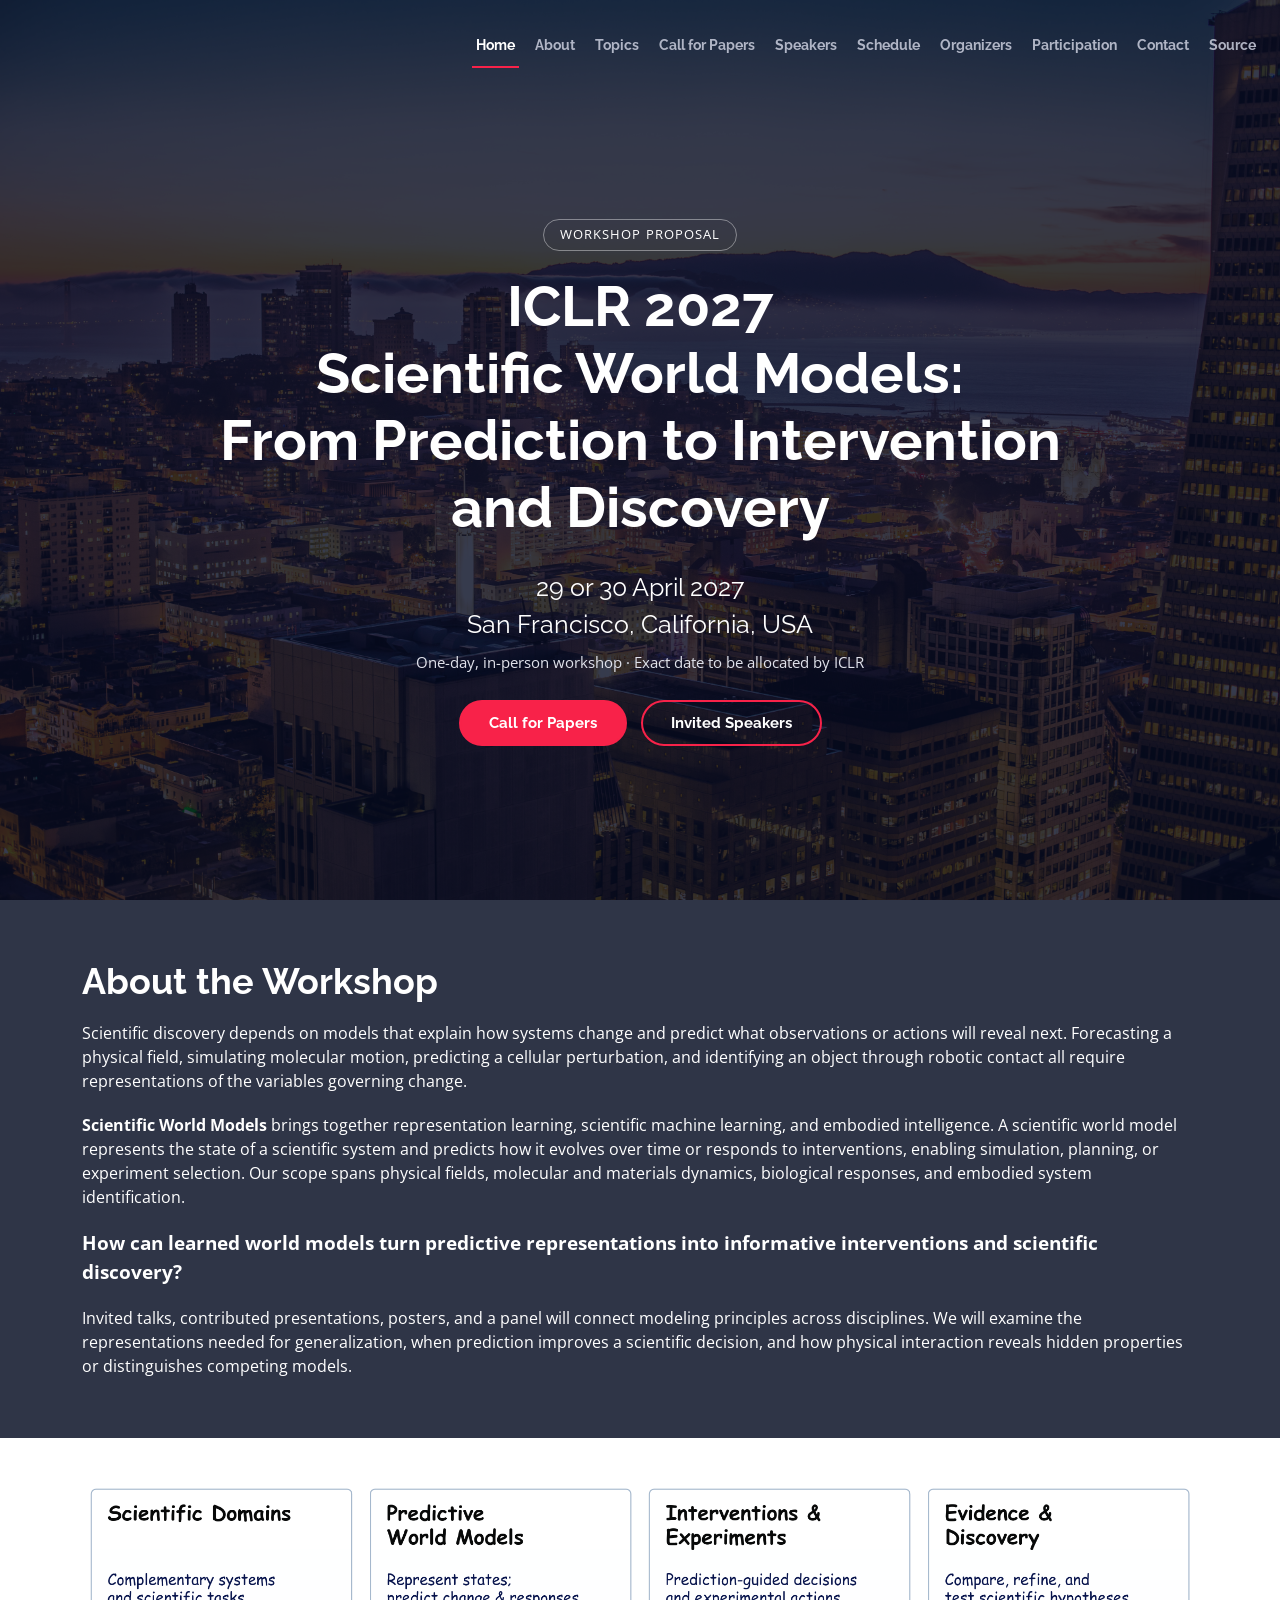
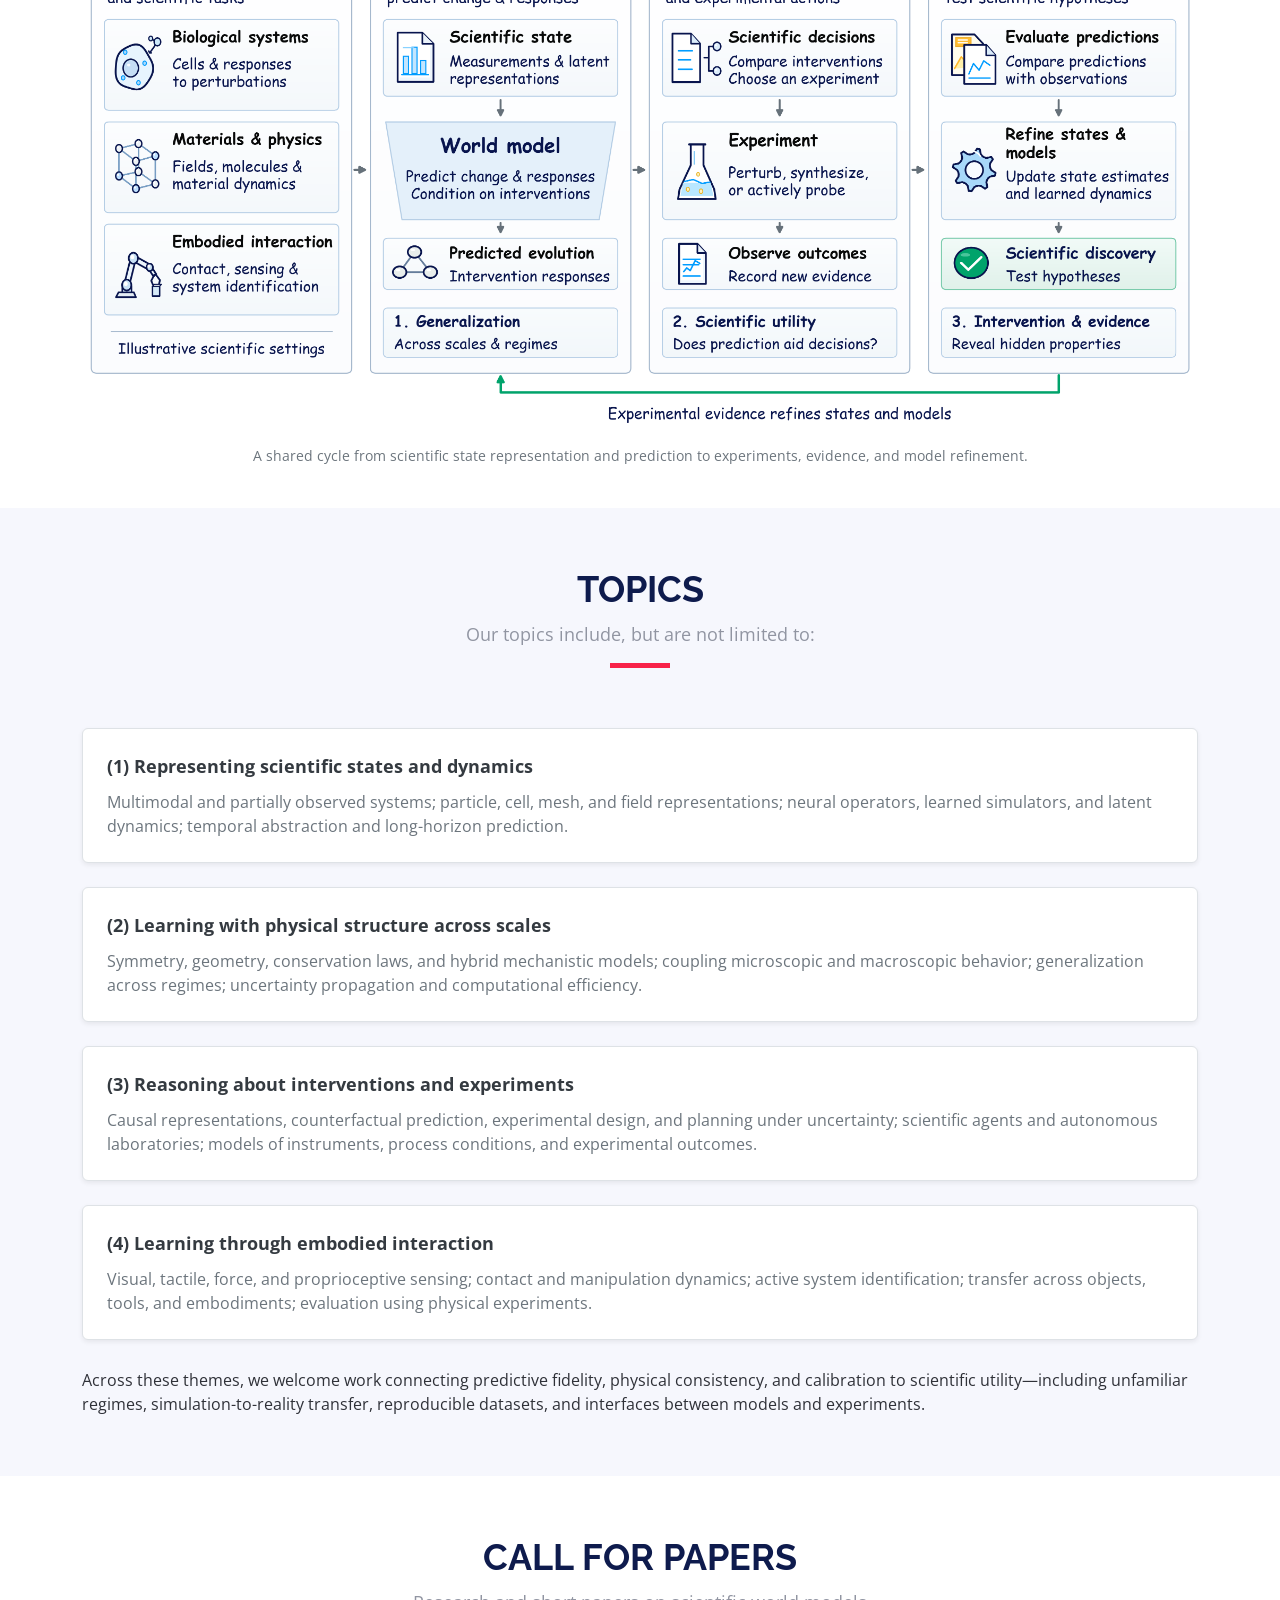
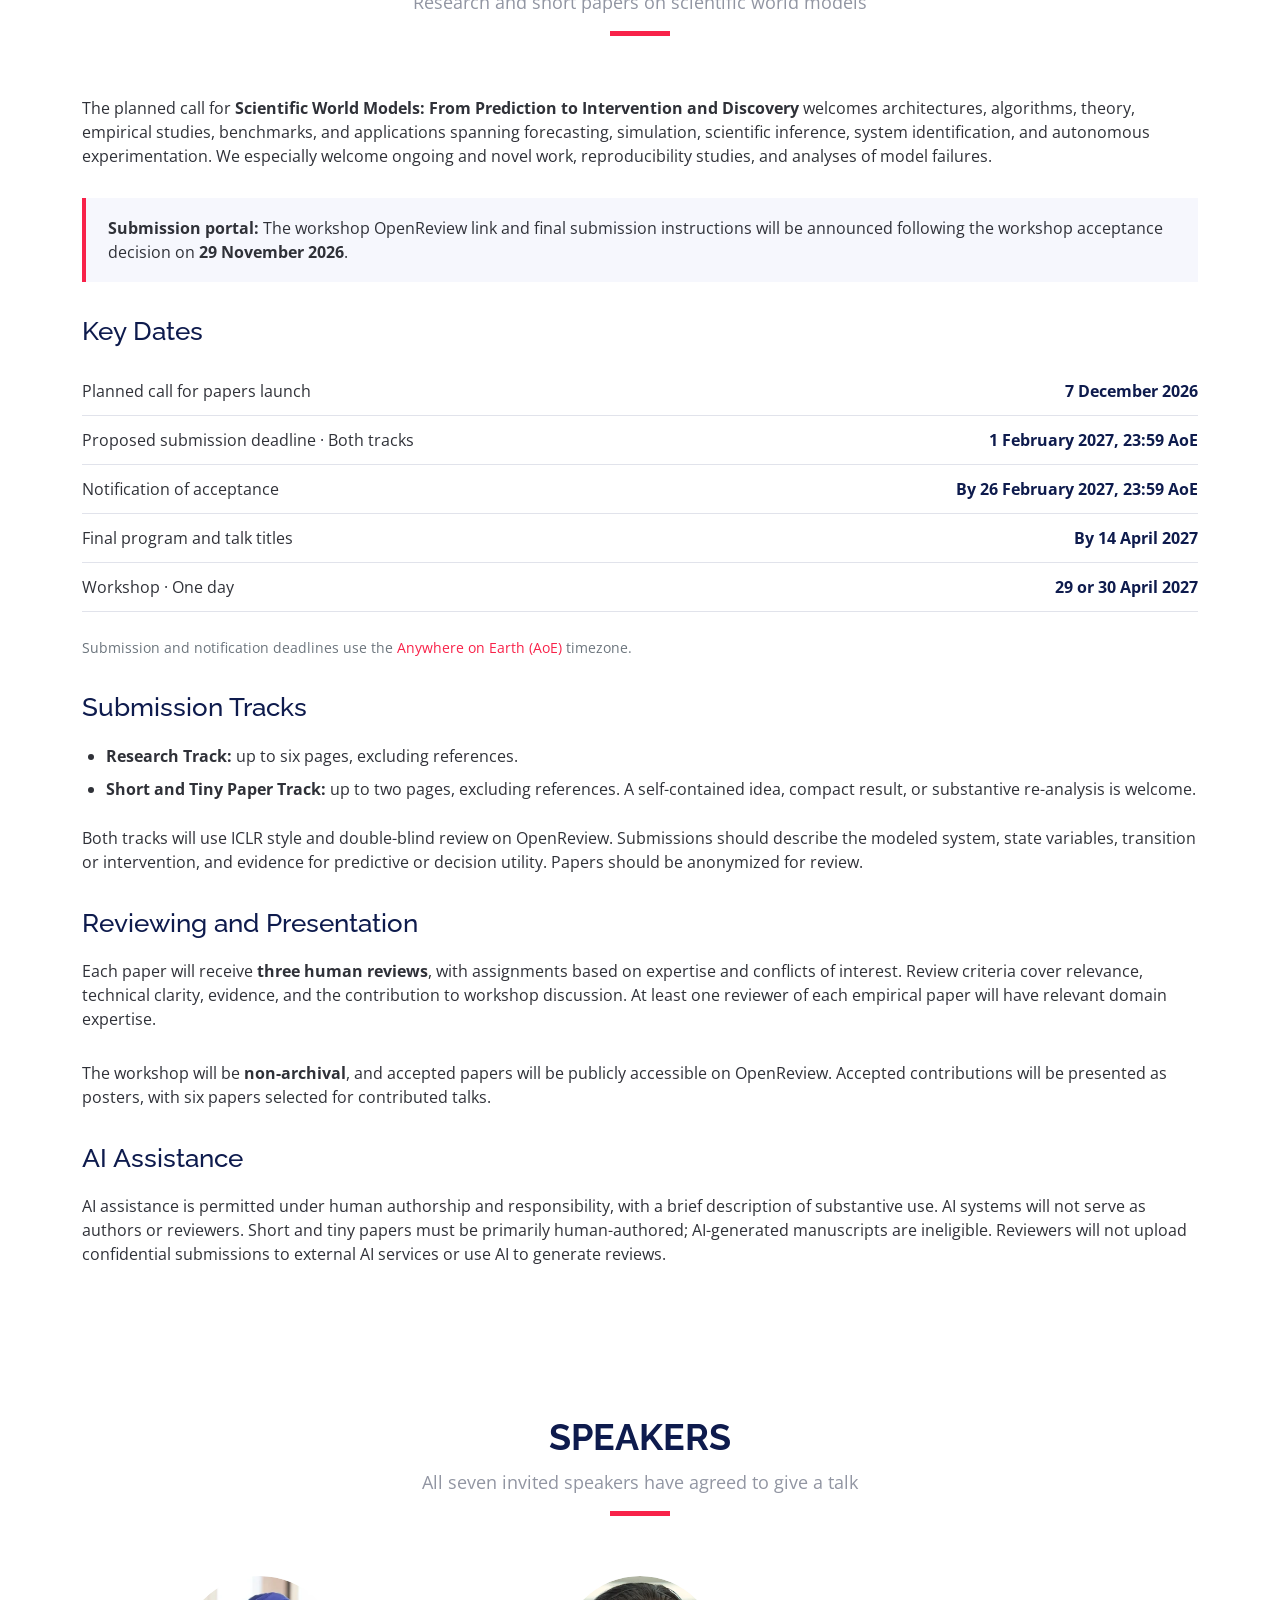
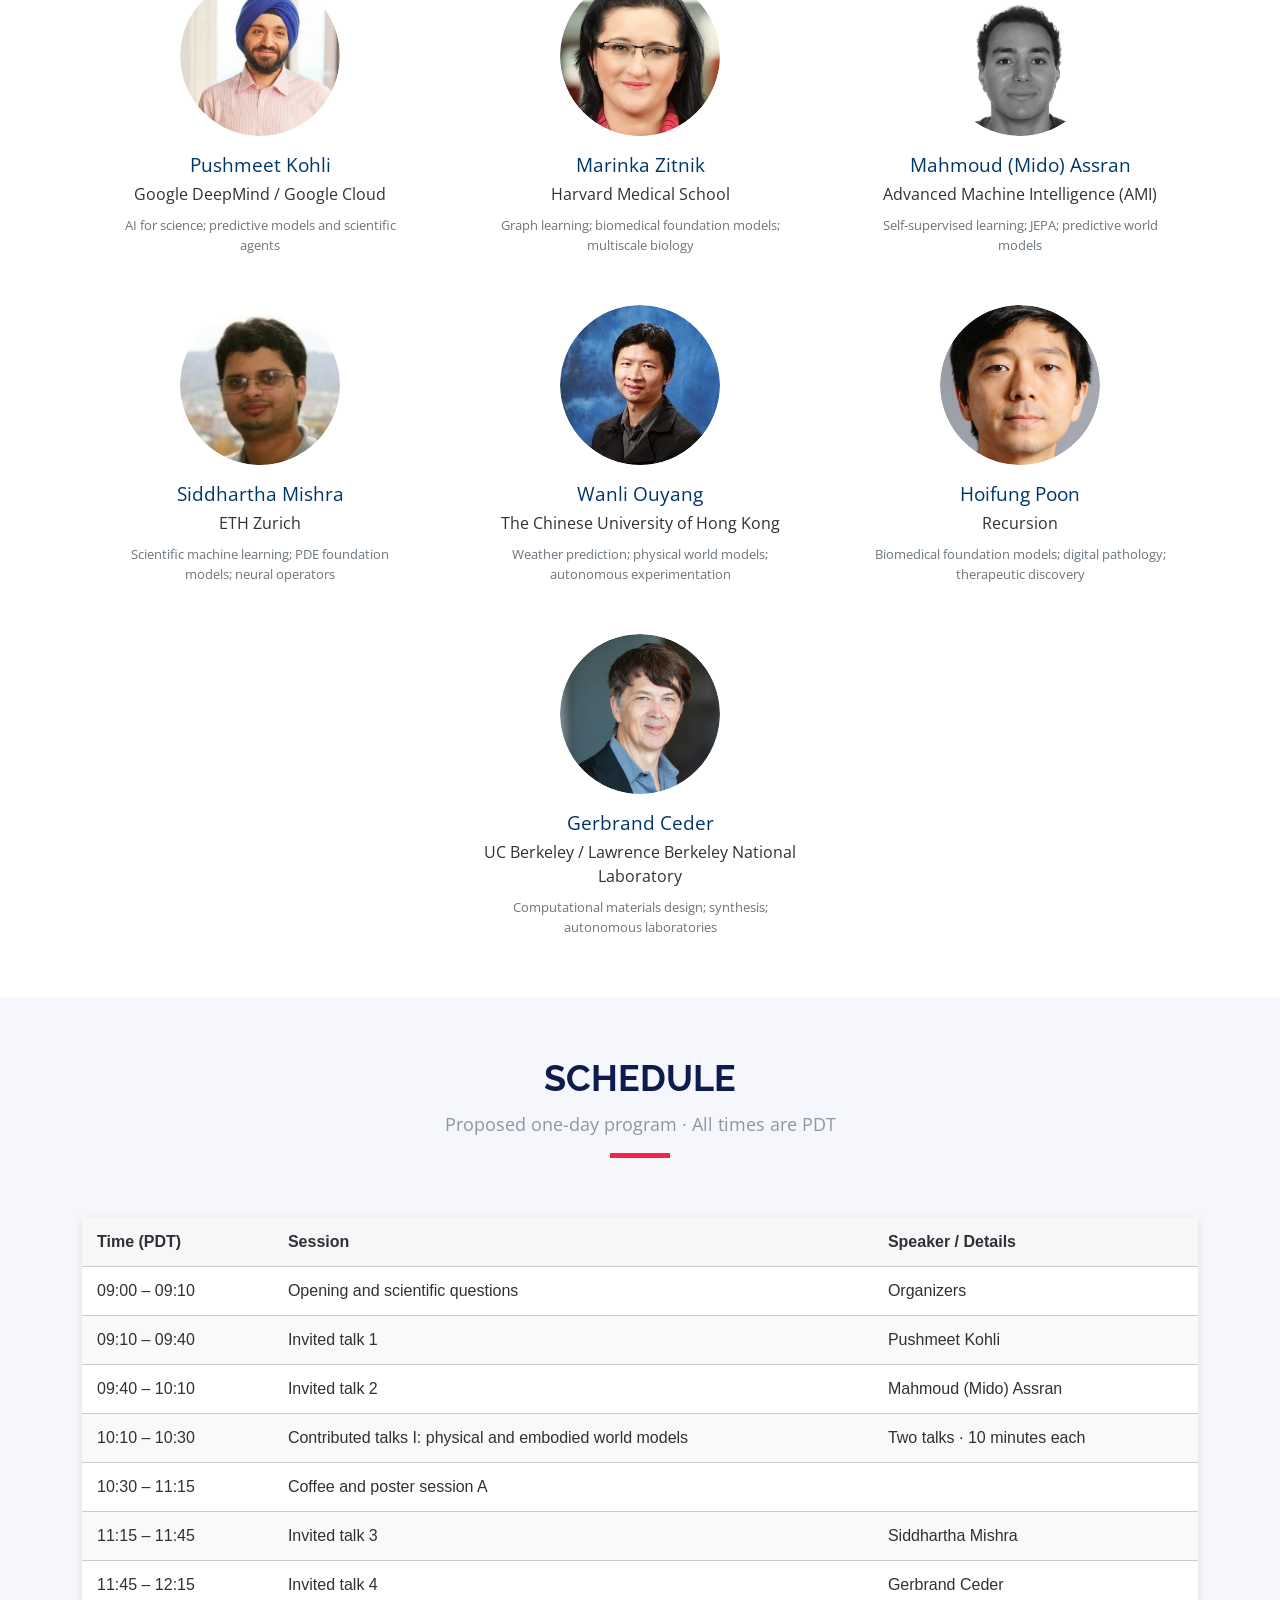
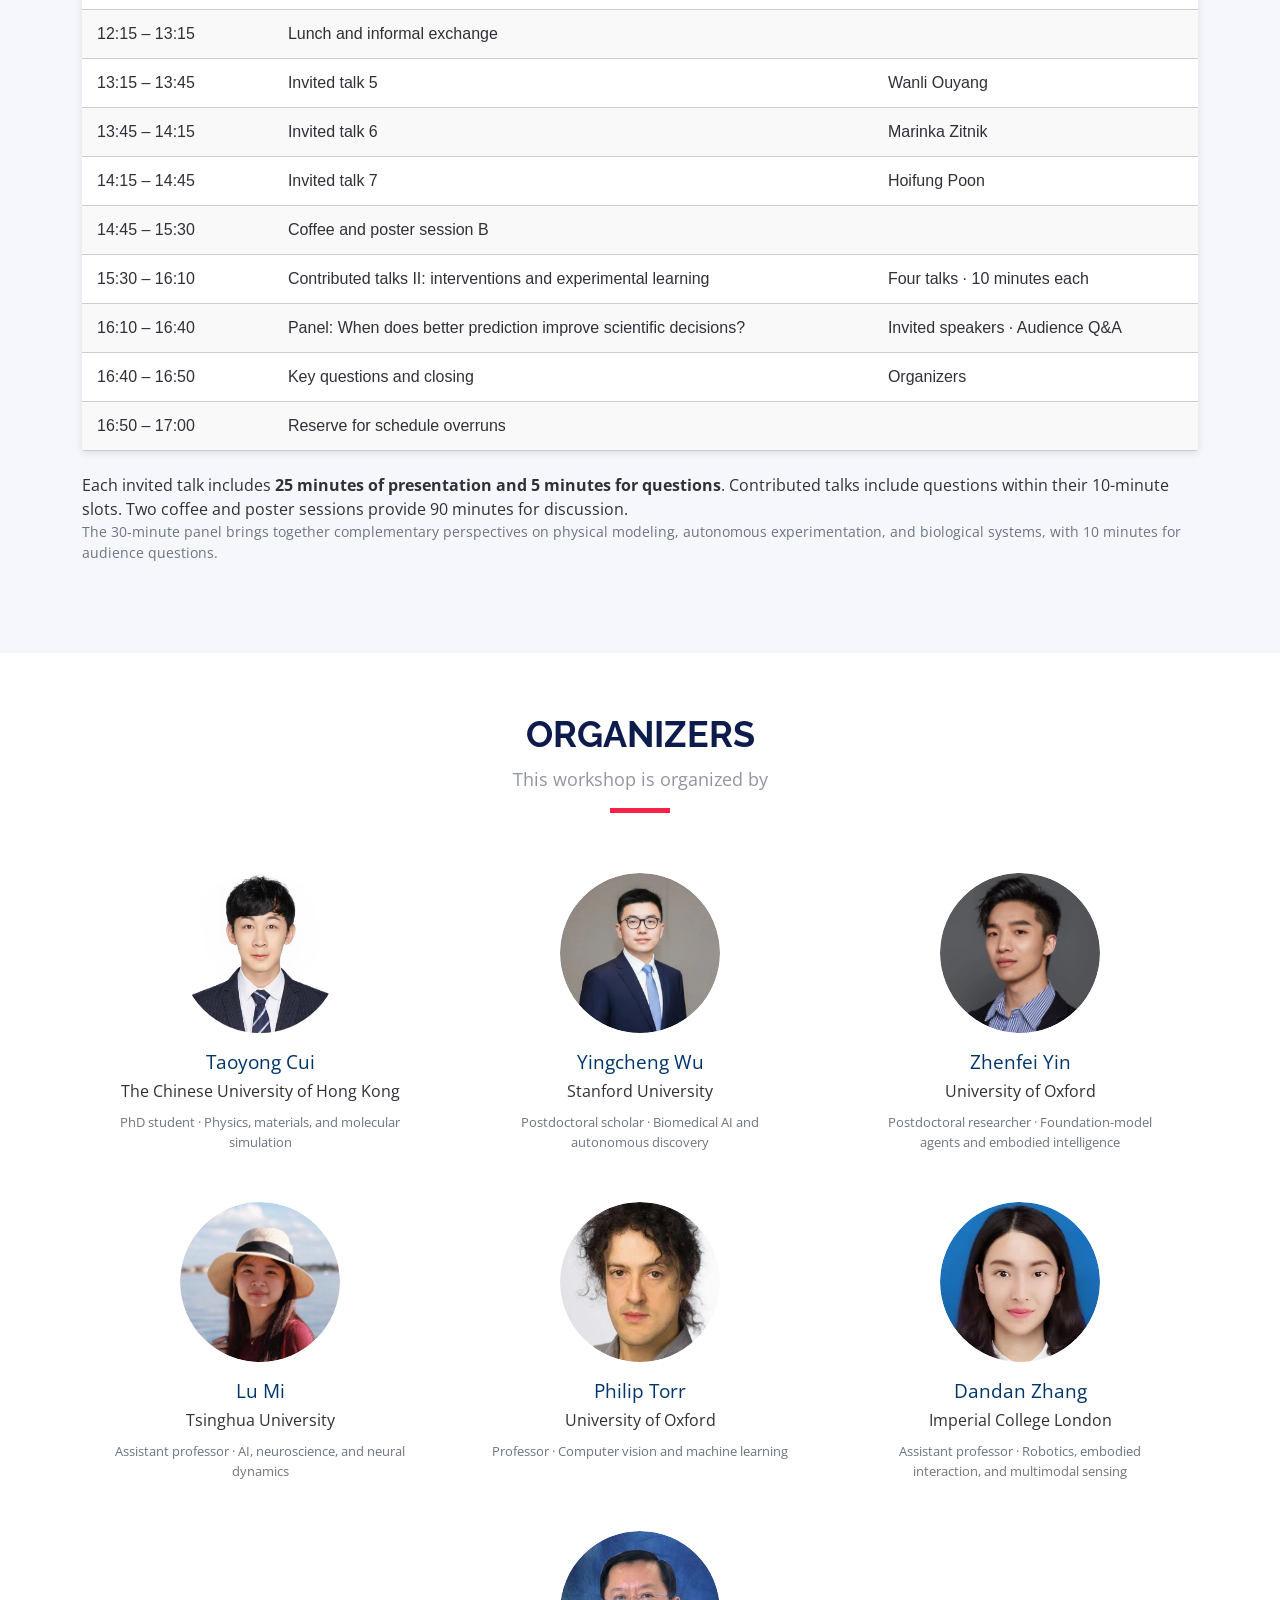
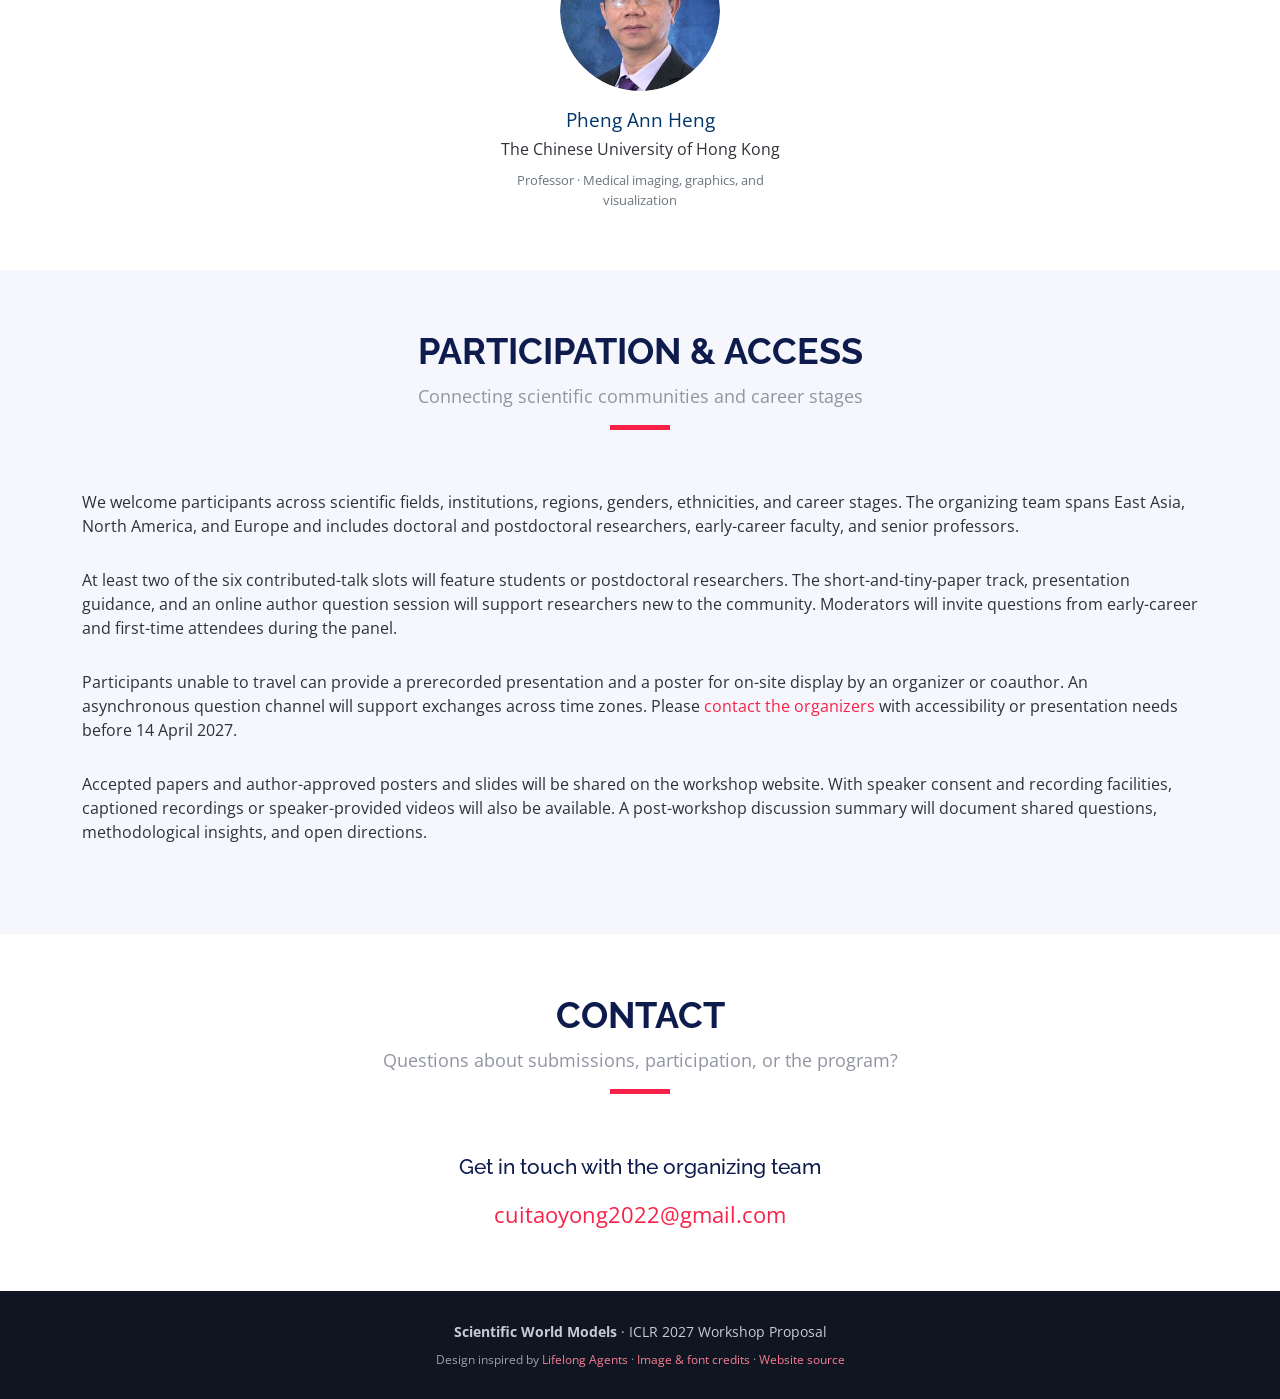
==== commit b8ff8e2c: "Publish Scientific World Models workshop website" ====
--- a/index.html
+++ b/index.html
@@ -122,7 +122,7 @@
       <div class="container">
         <div class="section-header"><h2 id="speakers-title">Speakers</h2><p>All seven invited speakers have agreed to give a talk</p></div>
         <div class="people-grid"><article class="person">
-          <a href="https://blog.google/authors/pushmeet-kohli/" target="_blank" rel="noopener noreferrer" tabindex="-1" aria-hidden="true">
+          <a class="person-photo-link" href="https://blog.google/authors/pushmeet-kohli/" target="_blank" rel="noopener noreferrer" tabindex="-1" aria-hidden="true">
             <img class="person-photo" src="assets/img/people/pushmeet-kohli.webp" width="160" height="160" alt="Pushmeet Kohli" loading="lazy" decoding="async">
           </a>
           <h3><a href="https://blog.google/authors/pushmeet-kohli/" target="_blank" rel="noopener noreferrer">Pushmeet Kohli</a></h3>
@@ -130,7 +130,7 @@
           <p class="specialty">AI for science; predictive models and scientific agents</p>
         </article>
 <article class="person">
-          <a href="https://zitniklab.hms.harvard.edu/bio/" target="_blank" rel="noopener noreferrer" tabindex="-1" aria-hidden="true">
+          <a class="person-photo-link" href="https://zitniklab.hms.harvard.edu/bio/" target="_blank" rel="noopener noreferrer" tabindex="-1" aria-hidden="true">
             <img class="person-photo" src="assets/img/people/marinka-zitnik.webp" width="160" height="160" alt="Marinka Zitnik" loading="lazy" decoding="async">
           </a>
           <h3><a href="https://zitniklab.hms.harvard.edu/bio/" target="_blank" rel="noopener noreferrer">Marinka Zitnik</a></h3>
@@ -138,7 +138,7 @@
           <p class="specialty">Graph learning; biomedical foundation models; multiscale biology</p>
         </article>
 <article class="person">
-          <a href="https://www.midoassran.ca/" target="_blank" rel="noopener noreferrer" tabindex="-1" aria-hidden="true">
+          <a class="person-photo-link" href="https://www.midoassran.ca/" target="_blank" rel="noopener noreferrer" tabindex="-1" aria-hidden="true">
             <img class="person-photo" src="assets/img/people/mido-assran.webp" width="160" height="160" alt="Mahmoud (Mido) Assran" loading="lazy" decoding="async">
           </a>
           <h3><a href="https://www.midoassran.ca/" target="_blank" rel="noopener noreferrer">Mahmoud (Mido) Assran</a></h3>
@@ -146,7 +146,7 @@
           <p class="specialty">Self-supervised learning; JEPA; predictive world models</p>
         </article>
 <article class="person">
-          <a href="https://math.ethz.ch/sam/the-institute/people.html/1000?u=smishra" target="_blank" rel="noopener noreferrer" tabindex="-1" aria-hidden="true">
+          <a class="person-photo-link" href="https://math.ethz.ch/sam/the-institute/people.html/1000?u=smishra" target="_blank" rel="noopener noreferrer" tabindex="-1" aria-hidden="true">
             <img class="person-photo" src="assets/img/people/siddhartha-mishra.webp" width="160" height="160" alt="Siddhartha Mishra" loading="lazy" decoding="async">
           </a>
           <h3><a href="https://math.ethz.ch/sam/the-institute/people.html/1000?u=smishra" target="_blank" rel="noopener noreferrer">Siddhartha Mishra</a></h3>
@@ -154,7 +154,7 @@
           <p class="specialty">Scientific machine learning; PDE foundation models; neural operators</p>
         </article>
 <article class="person">
-          <a href="https://research.cuhk.edu.hk/en/persons/wanli-ouyang/" target="_blank" rel="noopener noreferrer" tabindex="-1" aria-hidden="true">
+          <a class="person-photo-link" href="https://research.cuhk.edu.hk/en/persons/wanli-ouyang/" target="_blank" rel="noopener noreferrer" tabindex="-1" aria-hidden="true">
             <img class="person-photo" src="assets/img/people/wanli-ouyang.webp" width="160" height="160" alt="Wanli Ouyang" loading="lazy" decoding="async">
           </a>
           <h3><a href="https://research.cuhk.edu.hk/en/persons/wanli-ouyang/" target="_blank" rel="noopener noreferrer">Wanli Ouyang</a></h3>
@@ -162,7 +162,7 @@
           <p class="specialty">Weather prediction; physical world models; autonomous experimentation</p>
         </article>
 <article class="person">
-          <a href="https://www.linkedin.com/in/hoifung-poon-9559943/" target="_blank" rel="noopener noreferrer" tabindex="-1" aria-hidden="true">
+          <a class="person-photo-link" href="https://www.linkedin.com/in/hoifung-poon-9559943/" target="_blank" rel="noopener noreferrer" tabindex="-1" aria-hidden="true">
             <img class="person-photo" src="assets/img/people/hoifung-poon.webp" width="160" height="160" alt="Hoifung Poon" loading="lazy" decoding="async">
           </a>
           <h3><a href="https://www.linkedin.com/in/hoifung-poon-9559943/" target="_blank" rel="noopener noreferrer">Hoifung Poon</a></h3>
@@ -170,7 +170,7 @@
           <p class="specialty">Biomedical foundation models; digital pathology; therapeutic discovery</p>
         </article>
 <article class="person">
-          <a href="https://ceder.berkeley.edu/contact-us/" target="_blank" rel="noopener noreferrer" tabindex="-1" aria-hidden="true">
+          <a class="person-photo-link" href="https://ceder.berkeley.edu/contact-us/" target="_blank" rel="noopener noreferrer" tabindex="-1" aria-hidden="true">
             <img class="person-photo" src="assets/img/people/gerbrand-ceder.webp" width="160" height="160" alt="Gerbrand Ceder" loading="lazy" decoding="async">
           </a>
           <h3><a href="https://ceder.berkeley.edu/contact-us/" target="_blank" rel="noopener noreferrer">Gerbrand Ceder</a></h3>
@@ -211,15 +211,15 @@
       <div class="container">
         <div class="section-header"><h2 id="organizers-title">Organizers</h2><p>This workshop is organized by</p></div>
         <div class="people-grid"><article class="person">
-          <a href="https://taoyongcui.github.io/" target="_blank" rel="noopener noreferrer" tabindex="-1" aria-hidden="true">
-            <img class="person-photo" src="assets/img/people/taoyong-cui.webp" width="160" height="160" alt="Taoyong Cui" loading="lazy" decoding="async">
+          <a class="person-photo-link" href="https://taoyongcui.github.io/" target="_blank" rel="noopener noreferrer" tabindex="-1" aria-hidden="true">
+            <img class="person-photo" src="assets/img/people/taoyong-cui.jpg" width="160" height="160" alt="Taoyong Cui" loading="lazy" decoding="async">
           </a>
           <h3><a href="https://taoyongcui.github.io/" target="_blank" rel="noopener noreferrer">Taoyong Cui</a></h3>
           <p class="affiliation">The Chinese University of Hong Kong</p>
           <p class="specialty">PhD student · Physics, materials, and molecular simulation</p>
         </article>
 <article class="person">
-          <a href="https://charles-wu.com/" target="_blank" rel="noopener noreferrer" tabindex="-1" aria-hidden="true">
+          <a class="person-photo-link" href="https://charles-wu.com/" target="_blank" rel="noopener noreferrer" tabindex="-1" aria-hidden="true">
             <img class="person-photo" src="assets/img/people/yingcheng-wu.webp" width="160" height="160" alt="Yingcheng Wu" loading="lazy" decoding="async">
           </a>
           <h3><a href="https://charles-wu.com/" target="_blank" rel="noopener noreferrer">Yingcheng Wu</a></h3>
@@ -227,7 +227,7 @@
           <p class="specialty">Postdoctoral scholar · Biomedical AI and autonomous discovery</p>
         </article>
 <article class="person">
-          <a href="https://yinzhenfei.github.io/" target="_blank" rel="noopener noreferrer" tabindex="-1" aria-hidden="true">
+          <a class="person-photo-link" href="https://yinzhenfei.github.io/" target="_blank" rel="noopener noreferrer" tabindex="-1" aria-hidden="true">
             <img class="person-photo" src="assets/img/people/zhenfei-yin.webp" width="160" height="160" alt="Zhenfei Yin" loading="lazy" decoding="async">
           </a>
           <h3><a href="https://yinzhenfei.github.io/" target="_blank" rel="noopener noreferrer">Zhenfei Yin</a></h3>
@@ -235,7 +235,7 @@
           <p class="specialty">Postdoctoral researcher · Foundation-model agents and embodied intelligence</p>
         </article>
 <article class="person">
-          <a href="https://lumimim.github.io/" target="_blank" rel="noopener noreferrer" tabindex="-1" aria-hidden="true">
+          <a class="person-photo-link" href="https://lumimim.github.io/" target="_blank" rel="noopener noreferrer" tabindex="-1" aria-hidden="true">
             <img class="person-photo" src="assets/img/people/lu-mi.webp" width="160" height="160" alt="Lu Mi" loading="lazy" decoding="async">
           </a>
           <h3><a href="https://lumimim.github.io/" target="_blank" rel="noopener noreferrer">Lu Mi</a></h3>
@@ -243,7 +243,7 @@
           <p class="specialty">Assistant professor · AI, neuroscience, and neural dynamics</p>
         </article>
 <article class="person">
-          <a href="https://torrvision.com/" target="_blank" rel="noopener noreferrer" tabindex="-1" aria-hidden="true">
+          <a class="person-photo-link" href="https://torrvision.com/" target="_blank" rel="noopener noreferrer" tabindex="-1" aria-hidden="true">
             <img class="person-photo" src="assets/img/people/philip-torr.webp" width="160" height="160" alt="Philip Torr" loading="lazy" decoding="async">
           </a>
           <h3><a href="https://torrvision.com/" target="_blank" rel="noopener noreferrer">Philip Torr</a></h3>
@@ -251,7 +251,7 @@
           <p class="specialty">Professor · Computer vision and machine learning</p>
         </article>
 <article class="person">
-          <a href="https://www.intelligentrobotics-acrossscales.com/" target="_blank" rel="noopener noreferrer" tabindex="-1" aria-hidden="true">
+          <a class="person-photo-link" href="https://www.intelligentrobotics-acrossscales.com/" target="_blank" rel="noopener noreferrer" tabindex="-1" aria-hidden="true">
             <img class="person-photo" src="assets/img/people/dandan-zhang.webp" width="160" height="160" alt="Dandan Zhang" loading="lazy" decoding="async">
           </a>
           <h3><a href="https://www.intelligentrobotics-acrossscales.com/" target="_blank" rel="noopener noreferrer">Dandan Zhang</a></h3>
@@ -259,7 +259,7 @@
           <p class="specialty">Assistant professor · Robotics, embodied interaction, and multimodal sensing</p>
         </article>
 <article class="person">
-          <a href="https://www.cse.cuhk.edu.hk/people/faculty/pheng-ann-heng/" target="_blank" rel="noopener noreferrer" tabindex="-1" aria-hidden="true">
+          <a class="person-photo-link" href="https://www.cse.cuhk.edu.hk/people/faculty/pheng-ann-heng/" target="_blank" rel="noopener noreferrer" tabindex="-1" aria-hidden="true">
             <img class="person-photo" src="assets/img/people/pheng-ann-heng.webp" width="160" height="160" alt="Pheng Ann Heng" loading="lazy" decoding="async">
           </a>
           <h3><a href="https://www.cse.cuhk.edu.hk/people/faculty/pheng-ann-heng/" target="_blank" rel="noopener noreferrer">Pheng Ann Heng</a></h3>
--- a/assets/css/style.css
+++ b/assets/css/style.css
@@ -82,7 +82,9 @@
 
 .people-grid { display: flex; flex-wrap: wrap; justify-content: center; gap: 0; margin: 0 -12px; }
 .person { flex: 0 0 33.333333%; max-width: 33.333333%; padding: 0 20px; text-align: center; margin-bottom: 50px; }
-.person-photo { display: block; width: 160px; height: 160px; margin: 0 auto 15px; border-radius: 50%; object-fit: cover; object-position: center top; }
+.person-photo-link { display: block; width: 160px; height: 160px; margin: 0 auto 15px; border-radius: 50%; overflow: hidden; }
+.person-photo { display: block; width: 160px; height: 160px; margin: 0; border-radius: 50%; object-fit: cover; object-position: center top; }
+.person-photo[src$="taoyong-cui.jpg"] { border-radius: 0; transform: scale(1.4); transform-origin: 50% 12%; }
 .person-photo[src$="hoifung-poon.webp"] { object-position: center 30%; }
 .person h3 { font: 400 19.2px/1.5 "Open Sans", Arial, sans-serif; margin: 0 0 2px; }
 .person h3 a { color: #00356b; }
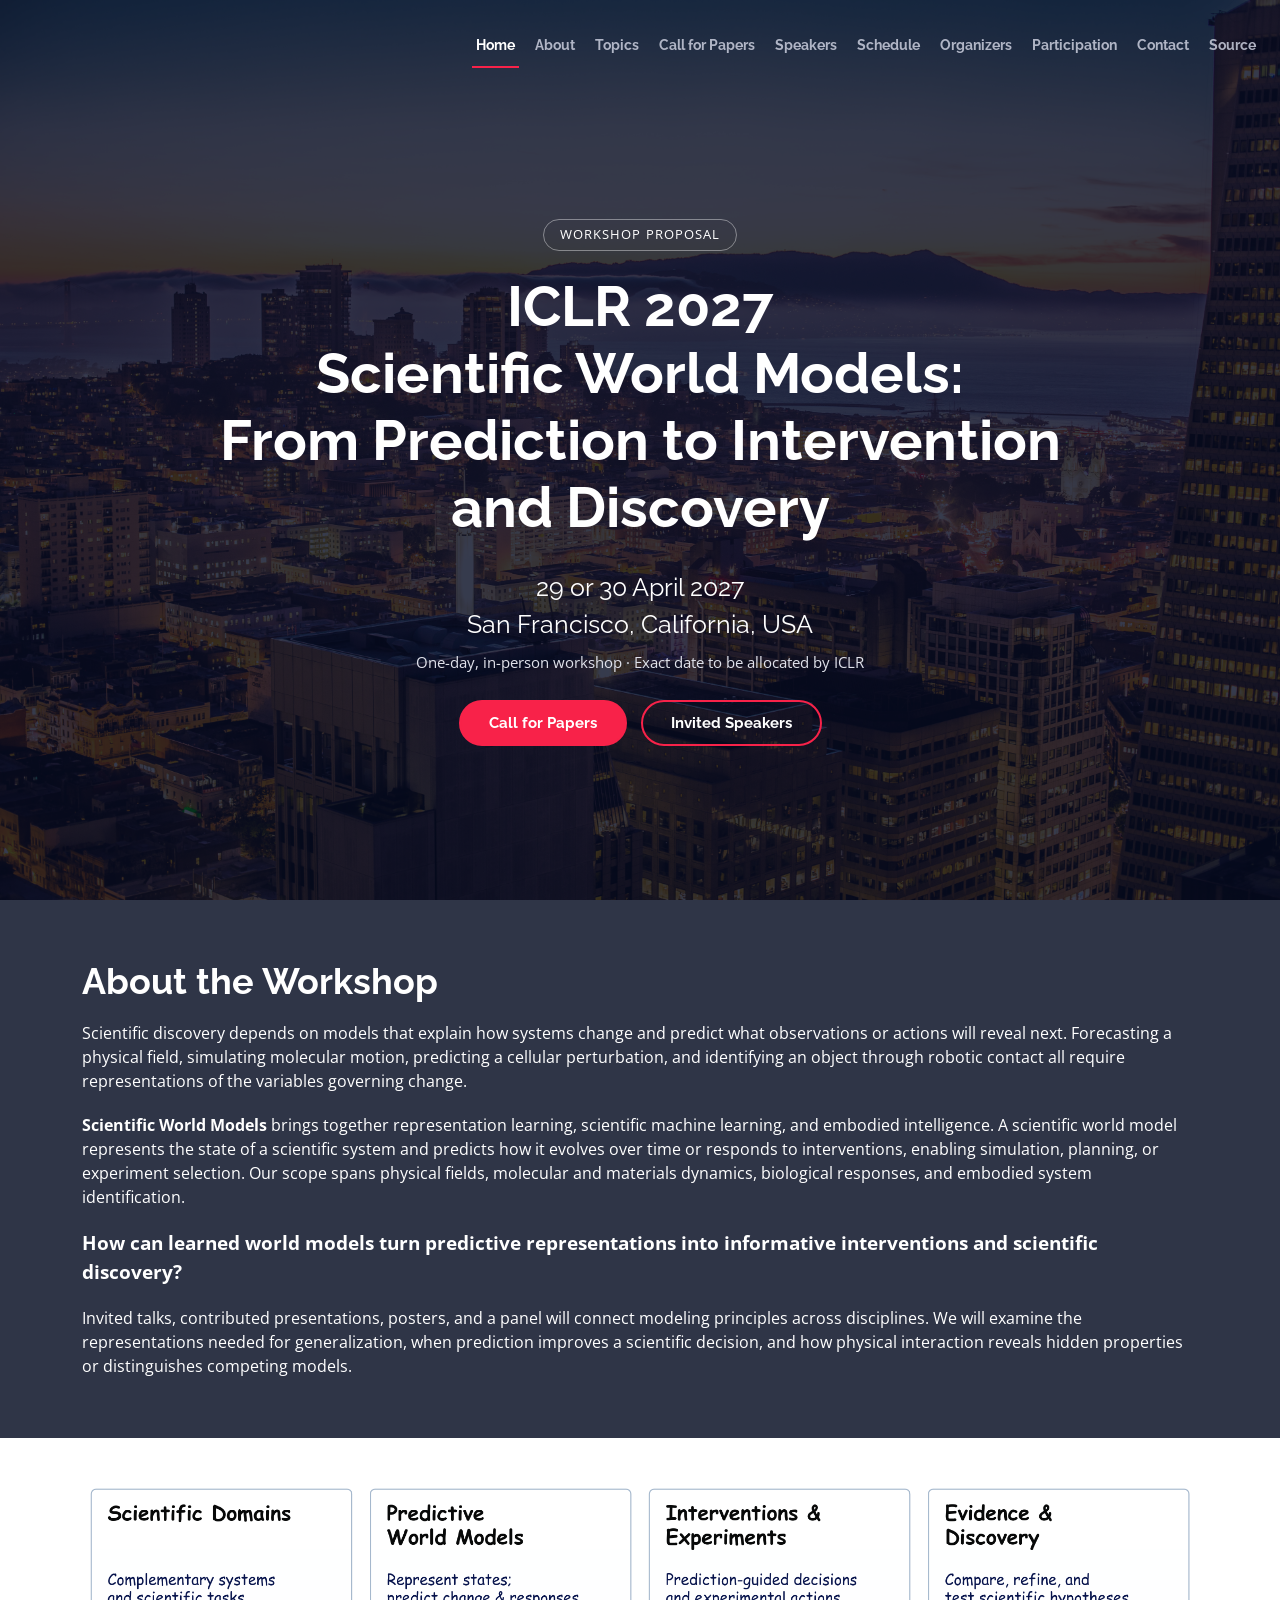
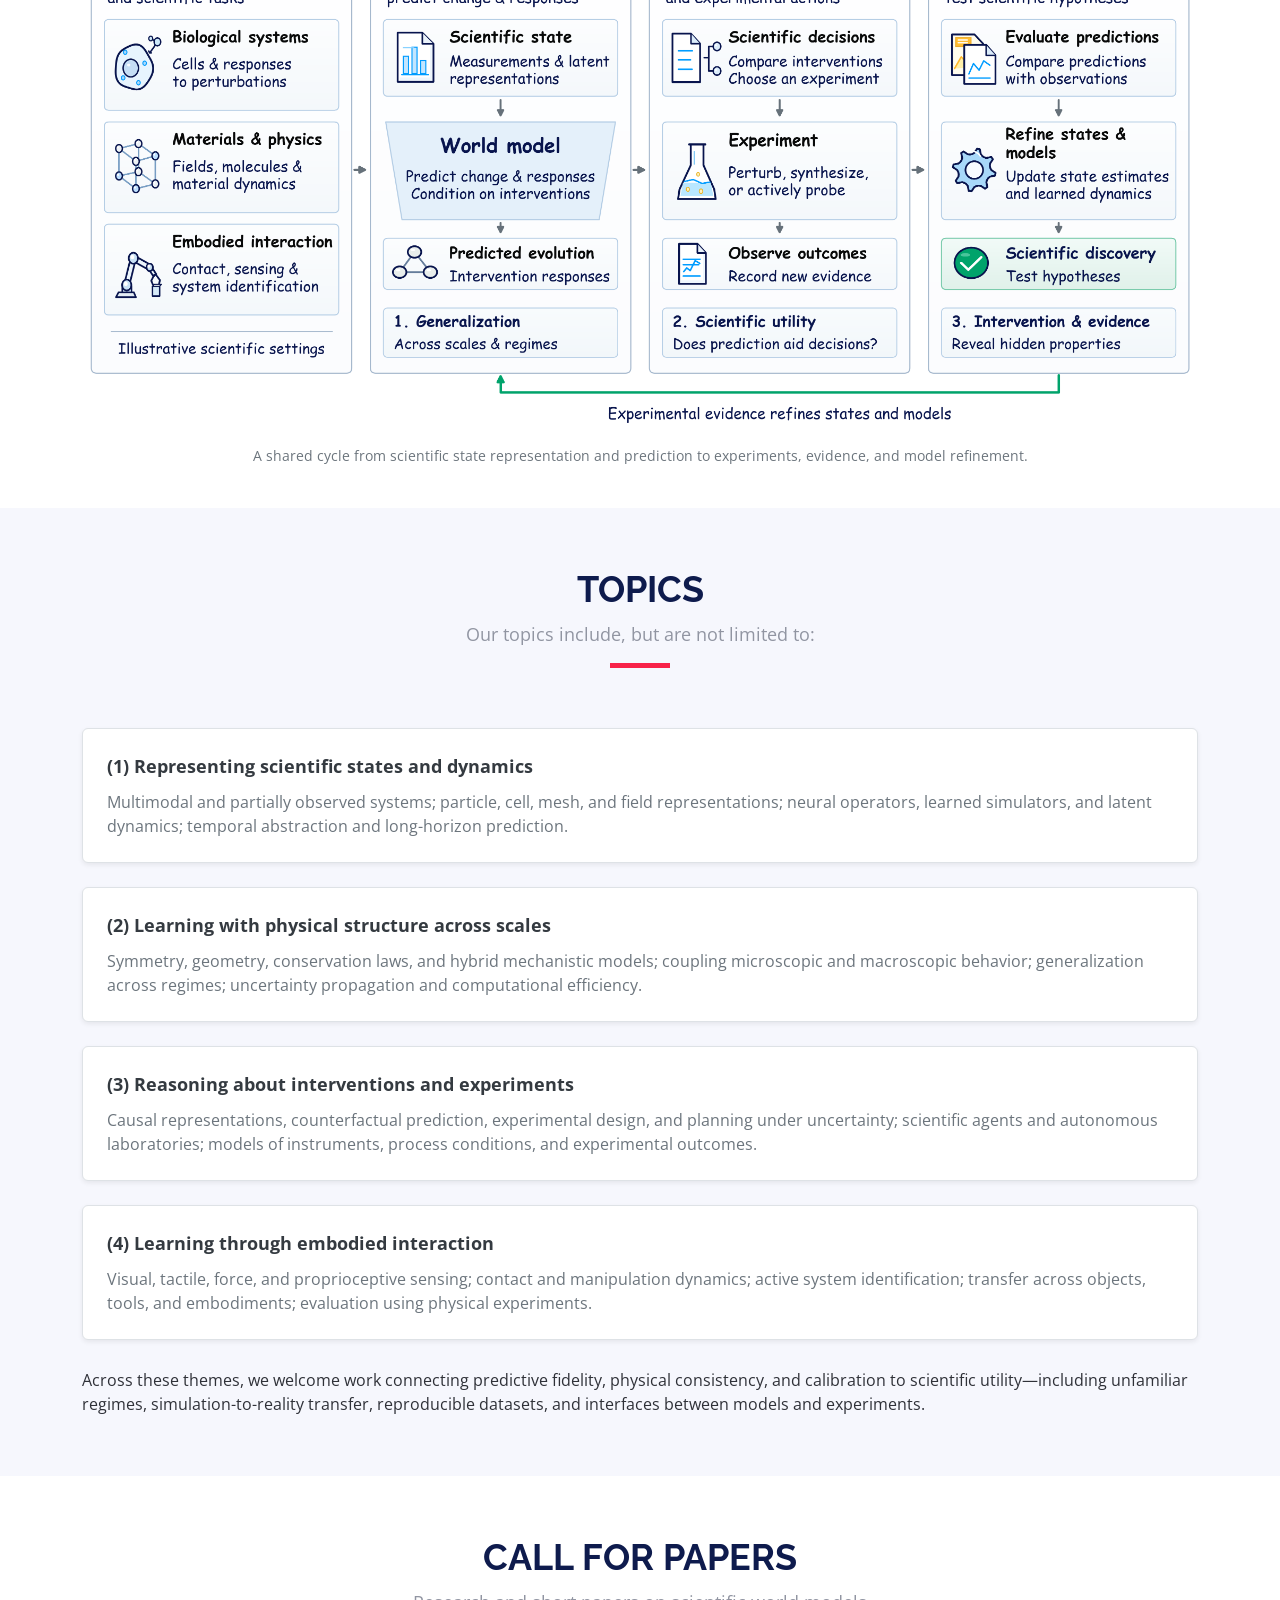
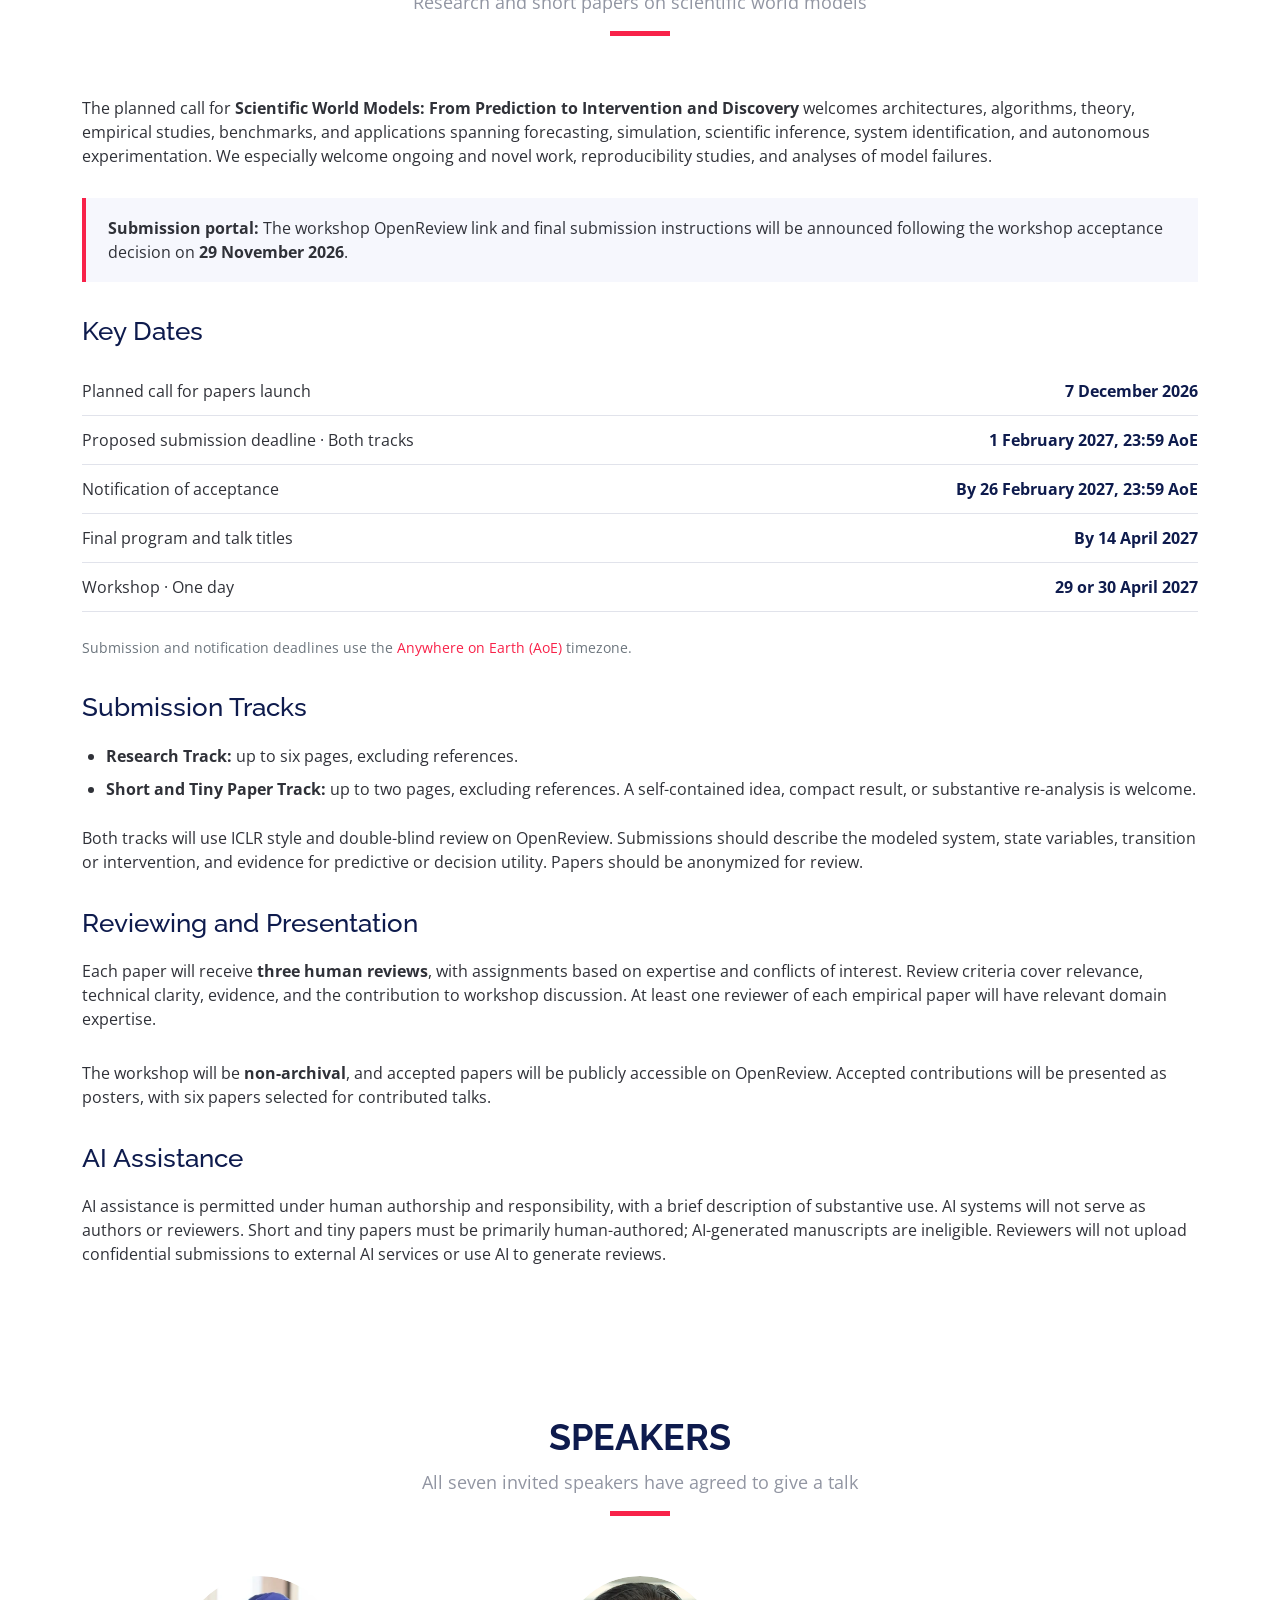
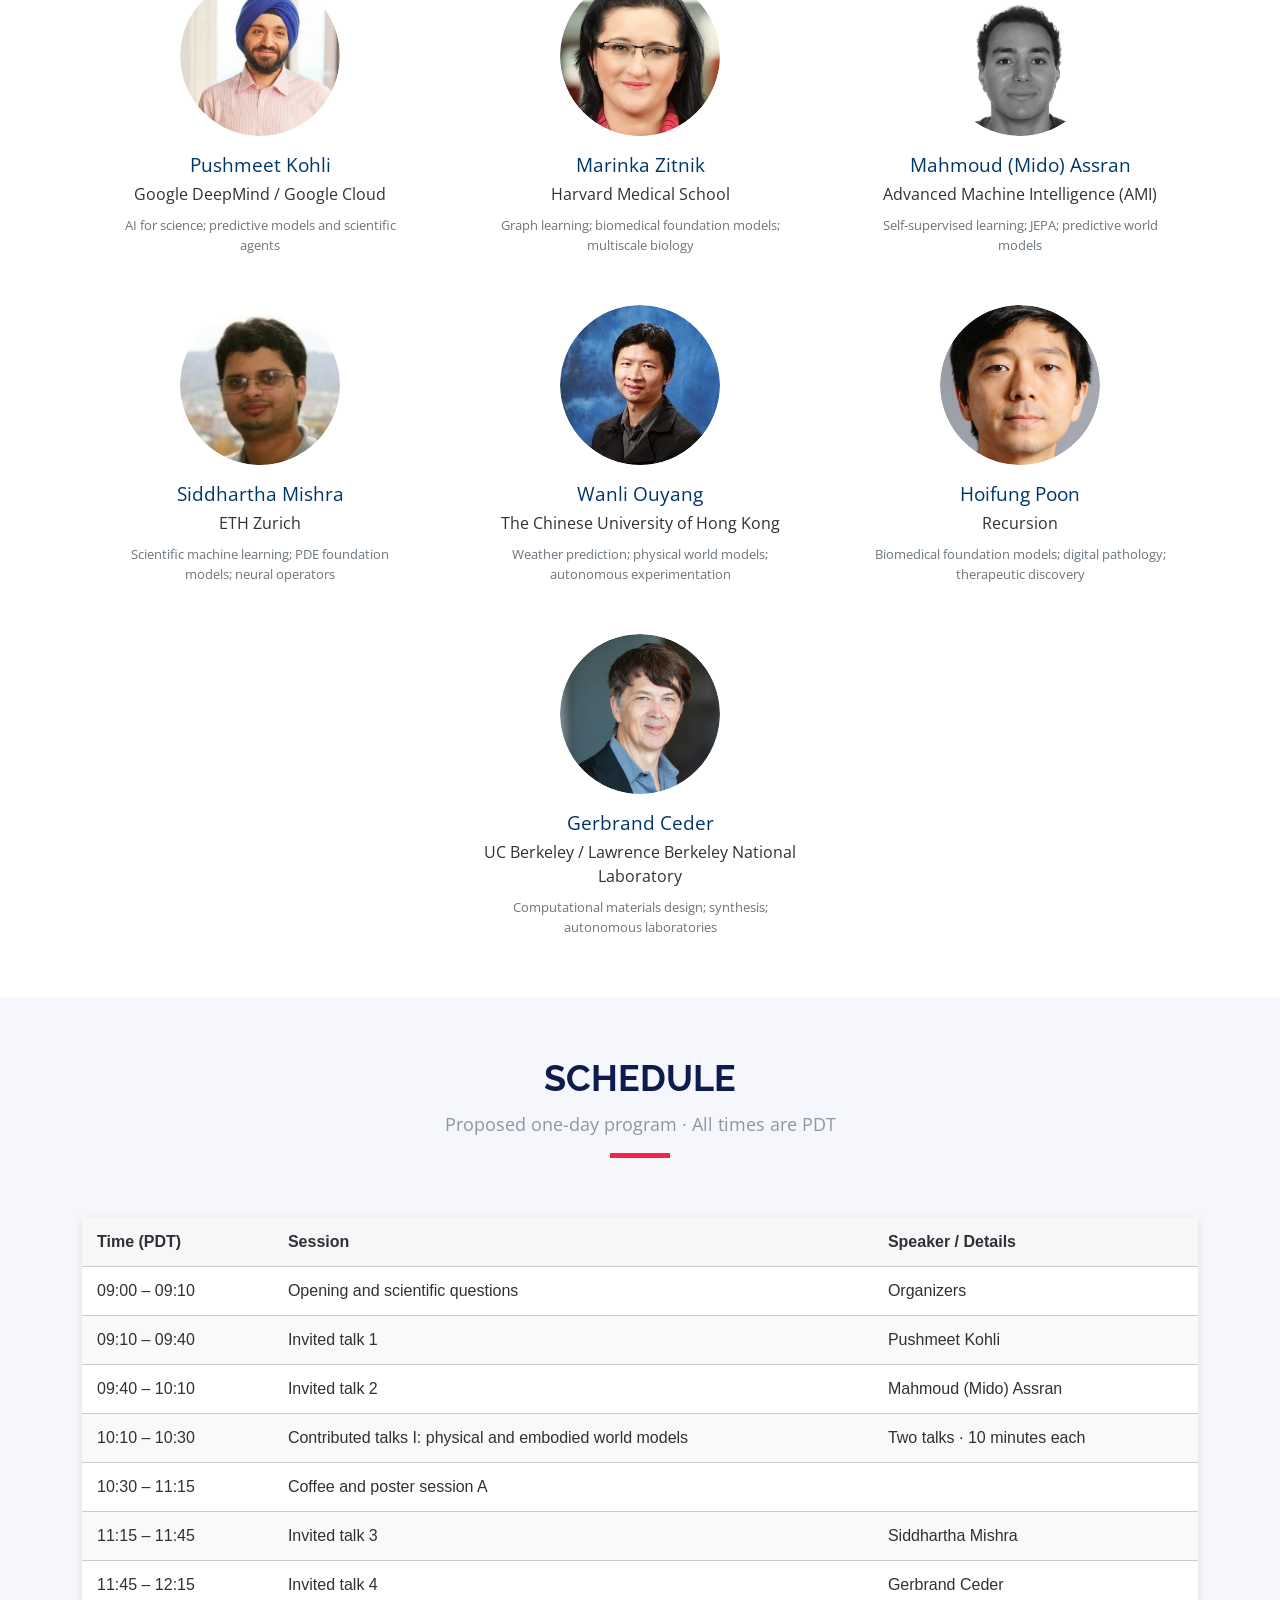
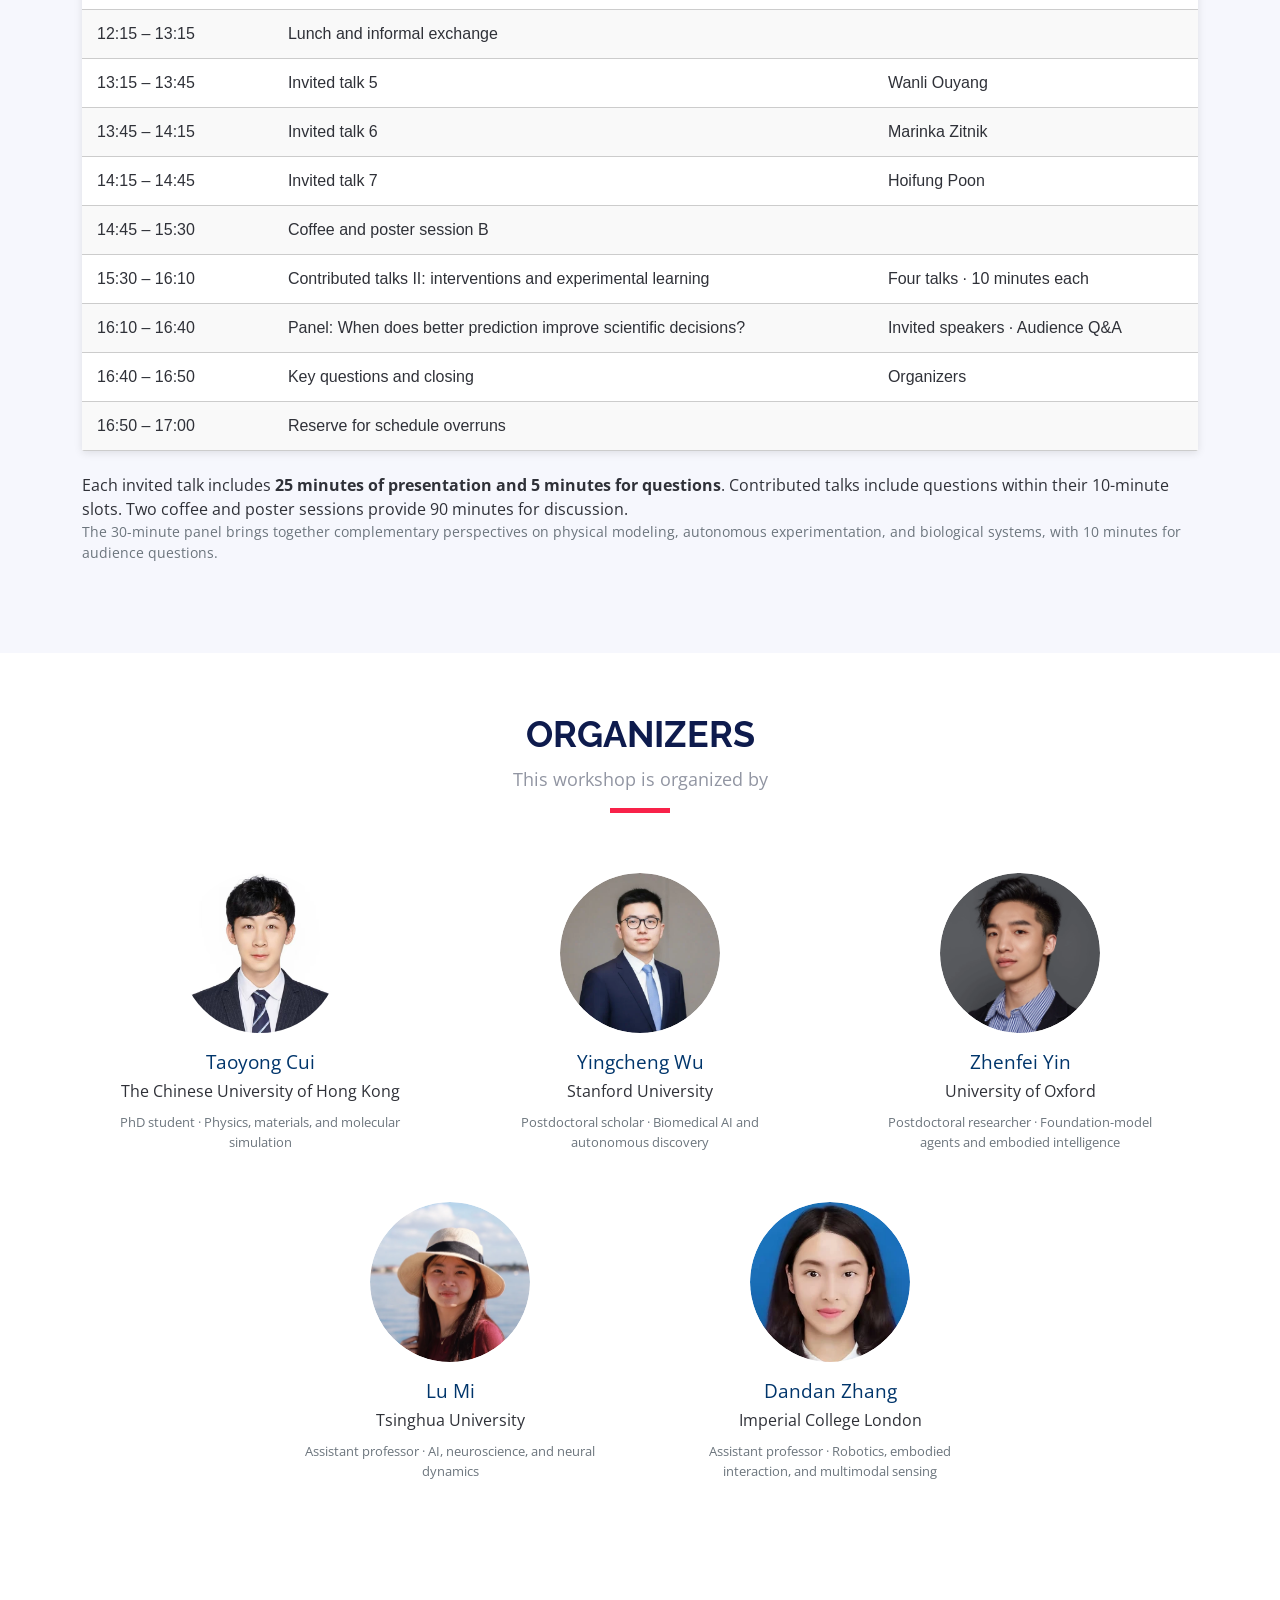
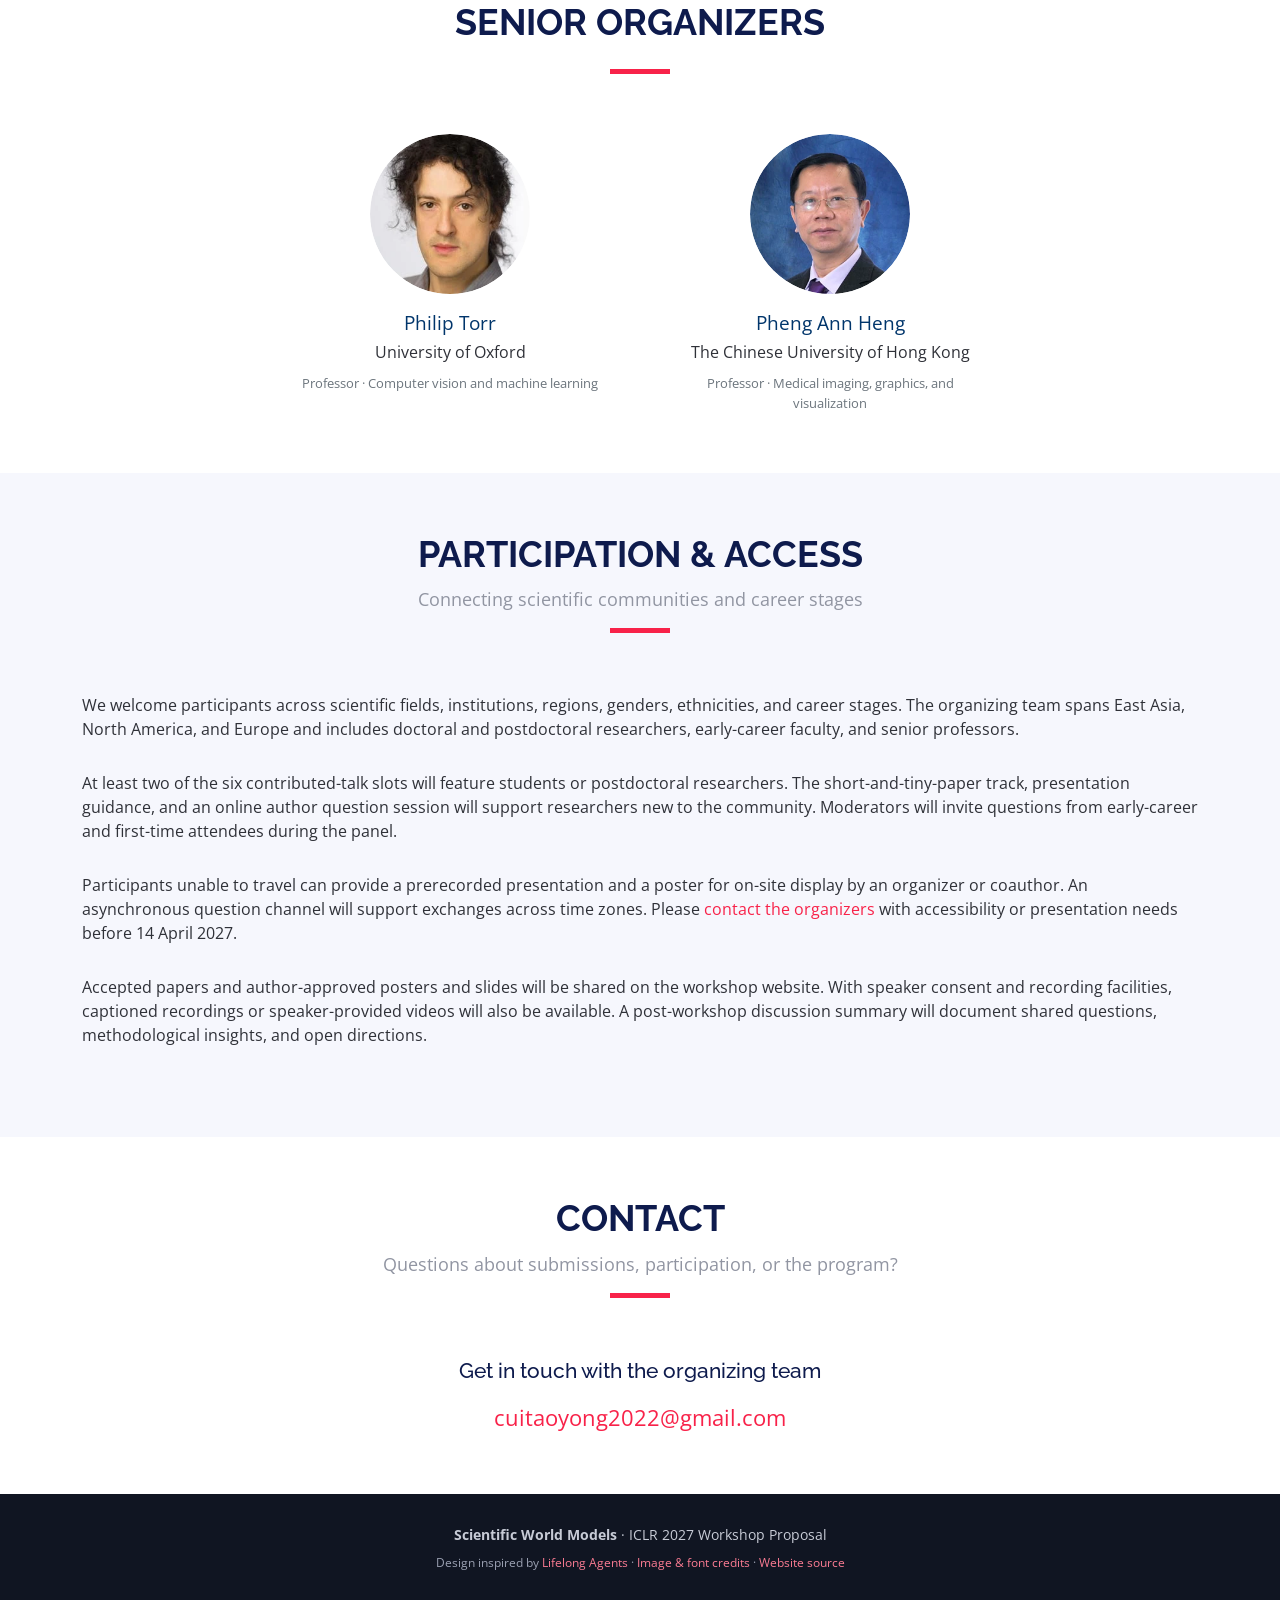
==== commit 5136b623: "List Philip Torr and Pheng Ann Heng as senior organizers" ====
--- a/index.html
+++ b/index.html
@@ -243,20 +243,25 @@
           <p class="specialty">Assistant professor · AI, neuroscience, and neural dynamics</p>
         </article>
 <article class="person">
+          <a class="person-photo-link" href="https://www.intelligentrobotics-acrossscales.com/" target="_blank" rel="noopener noreferrer" tabindex="-1" aria-hidden="true">
+            <img class="person-photo" src="assets/img/people/dandan-zhang.webp" width="160" height="160" alt="Dandan Zhang" loading="lazy" decoding="async">
+          </a>
+          <h3><a href="https://www.intelligentrobotics-acrossscales.com/" target="_blank" rel="noopener noreferrer">Dandan Zhang</a></h3>
+          <p class="affiliation">Imperial College London</p>
+          <p class="specialty">Assistant professor · Robotics, embodied interaction, and multimodal sensing</p>
+        </article></div>
+      </div>
+    </section>
+    <section id="senior-organizers" class="section people-section" aria-labelledby="senior-organizers-title">
+      <div class="container">
+        <div class="section-header"><h2 id="senior-organizers-title">Senior Organizers</h2></div>
+        <div class="people-grid"><article class="person">
           <a class="person-photo-link" href="https://torrvision.com/" target="_blank" rel="noopener noreferrer" tabindex="-1" aria-hidden="true">
             <img class="person-photo" src="assets/img/people/philip-torr.webp" width="160" height="160" alt="Philip Torr" loading="lazy" decoding="async">
           </a>
           <h3><a href="https://torrvision.com/" target="_blank" rel="noopener noreferrer">Philip Torr</a></h3>
           <p class="affiliation">University of Oxford</p>
           <p class="specialty">Professor · Computer vision and machine learning</p>
-        </article>
-<article class="person">
-          <a class="person-photo-link" href="https://www.intelligentrobotics-acrossscales.com/" target="_blank" rel="noopener noreferrer" tabindex="-1" aria-hidden="true">
-            <img class="person-photo" src="assets/img/people/dandan-zhang.webp" width="160" height="160" alt="Dandan Zhang" loading="lazy" decoding="async">
-          </a>
-          <h3><a href="https://www.intelligentrobotics-acrossscales.com/" target="_blank" rel="noopener noreferrer">Dandan Zhang</a></h3>
-          <p class="affiliation">Imperial College London</p>
-          <p class="specialty">Assistant professor · Robotics, embodied interaction, and multimodal sensing</p>
         </article>
 <article class="person">
           <a class="person-photo-link" href="https://www.cse.cuhk.edu.hk/people/faculty/pheng-ann-heng/" target="_blank" rel="noopener noreferrer" tabindex="-1" aria-hidden="true">
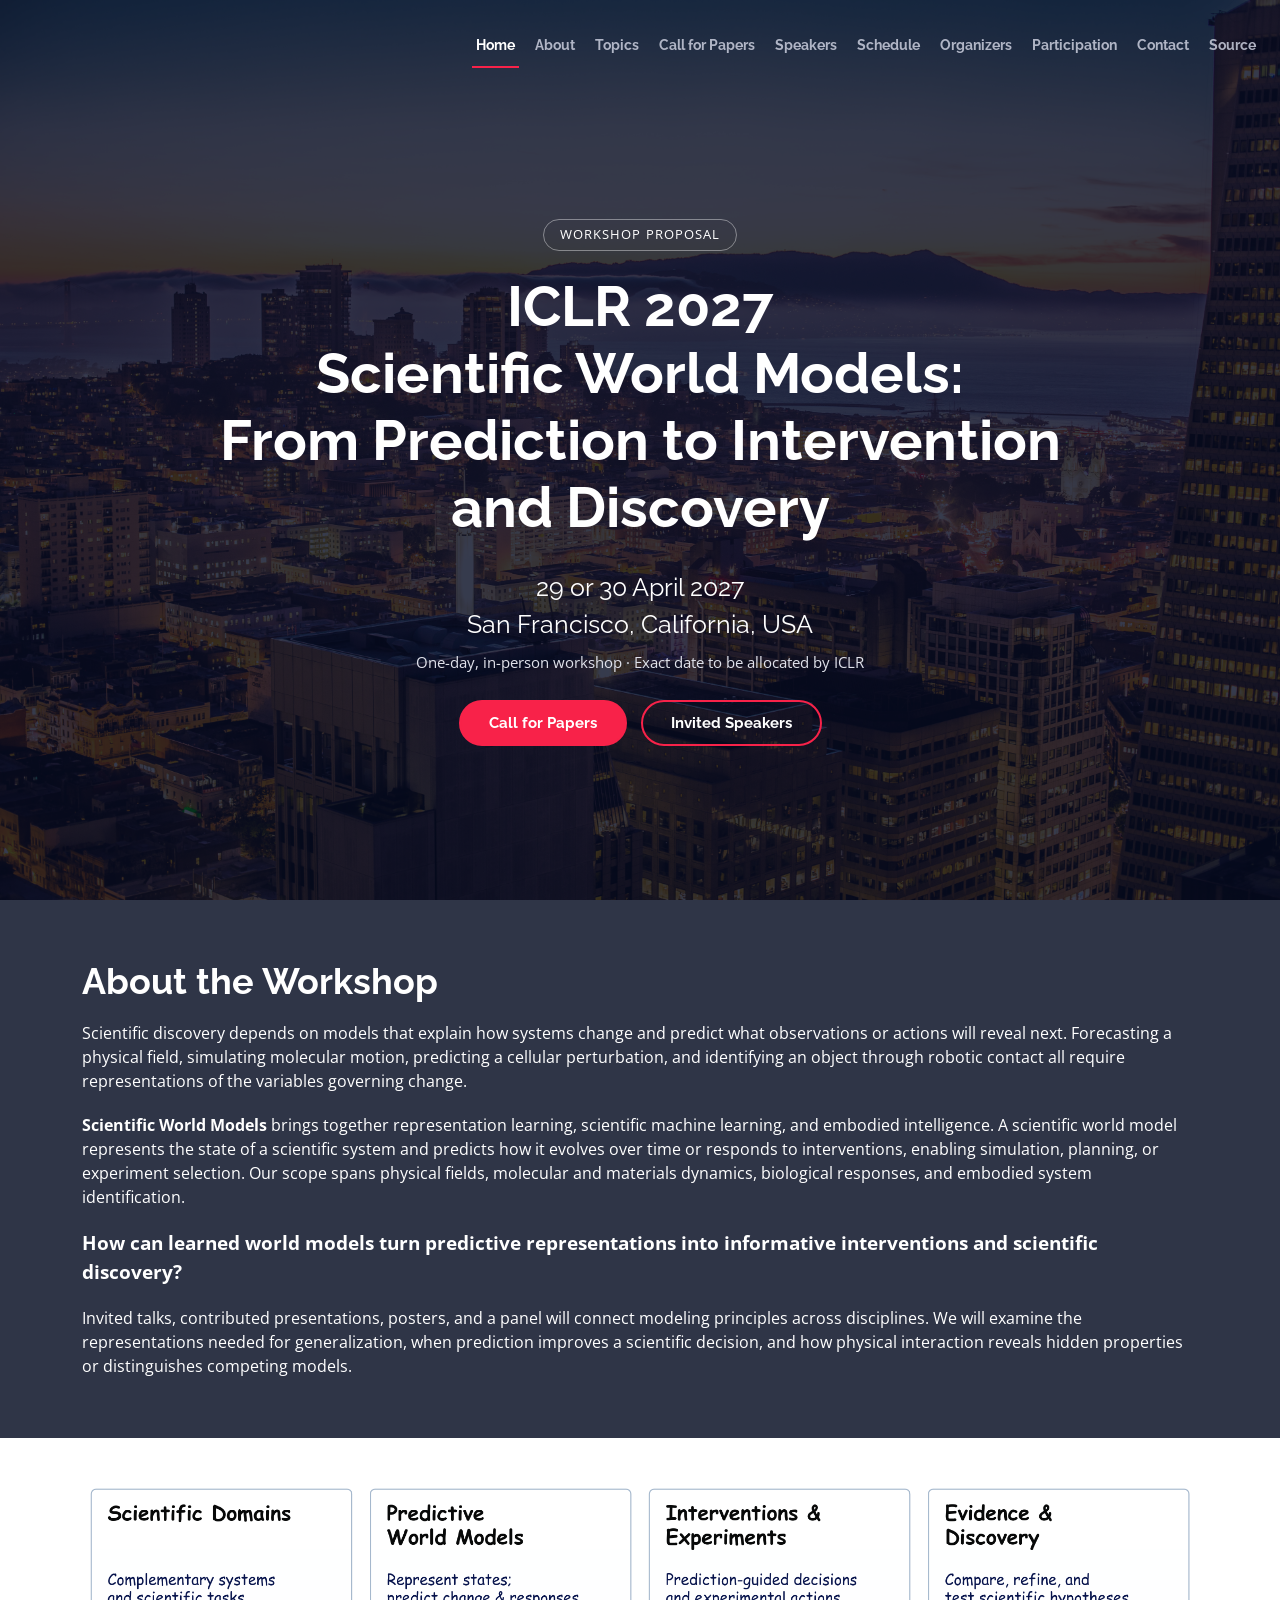
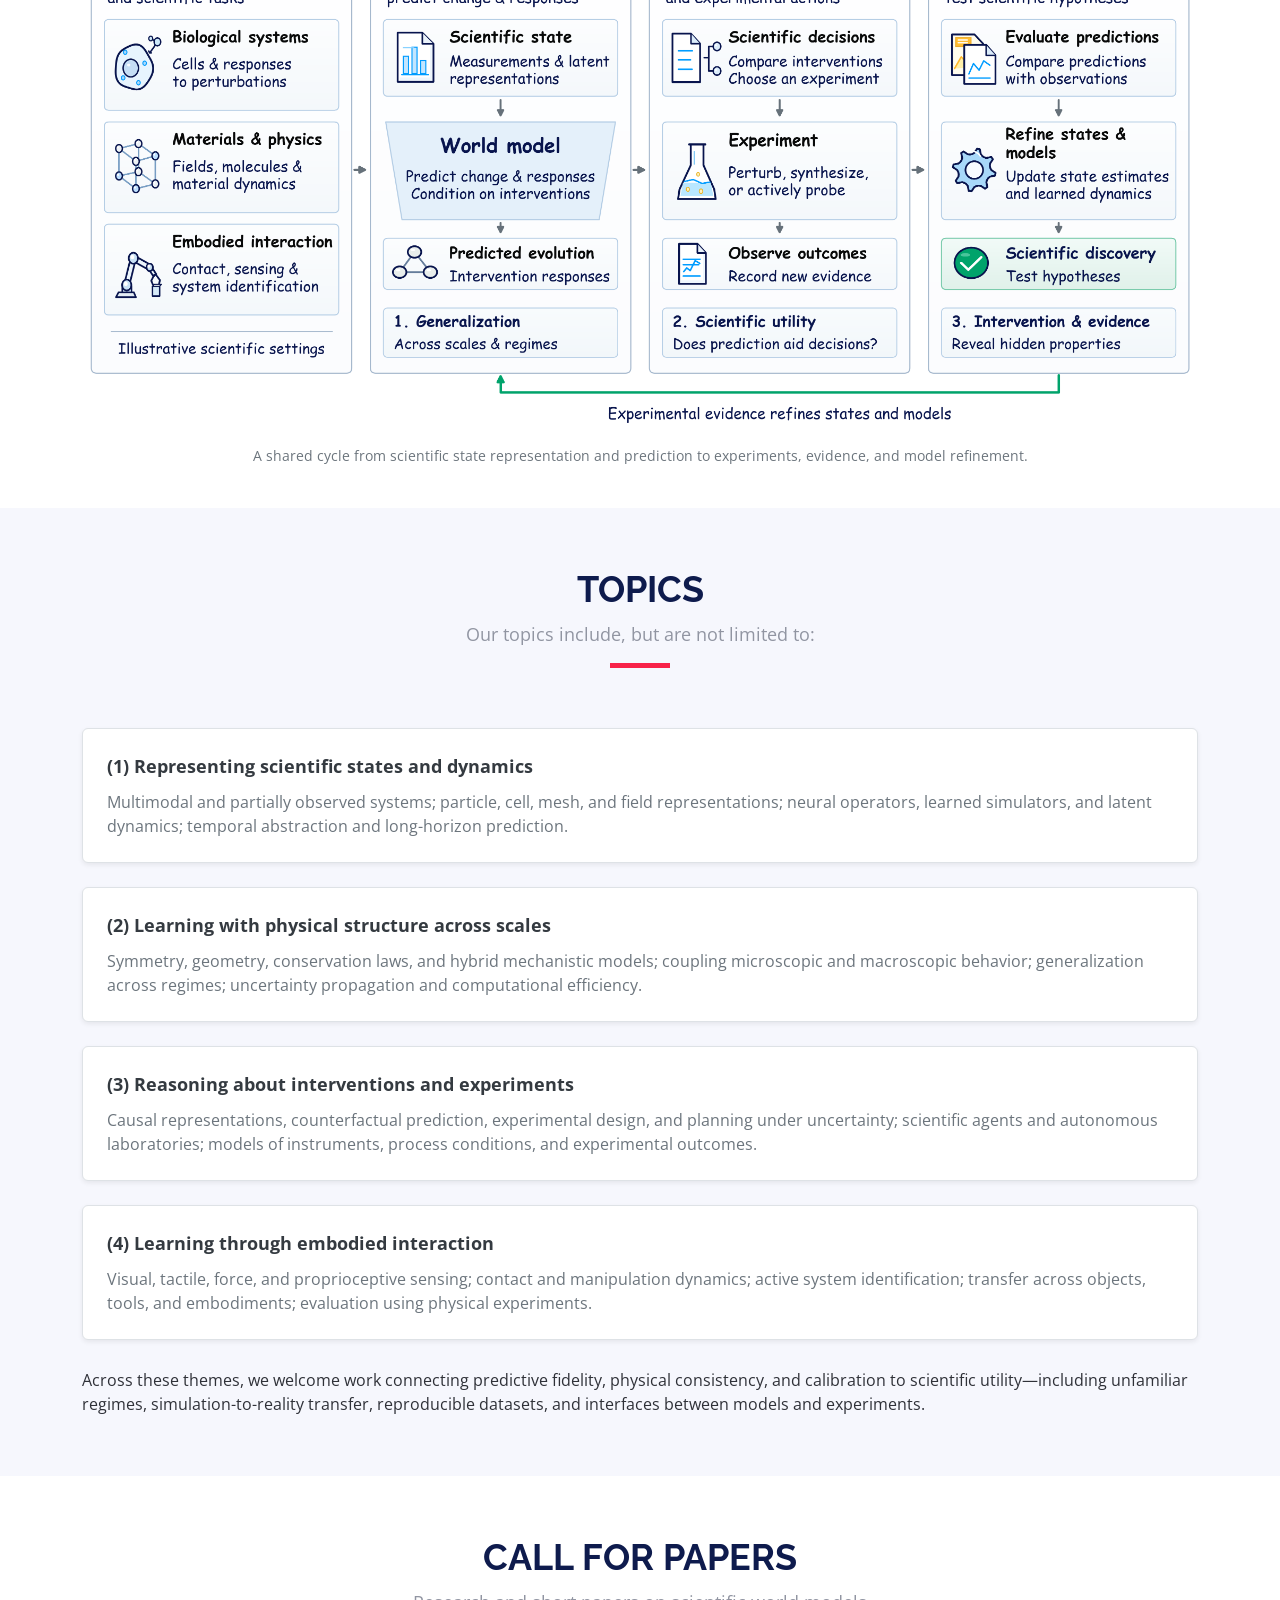
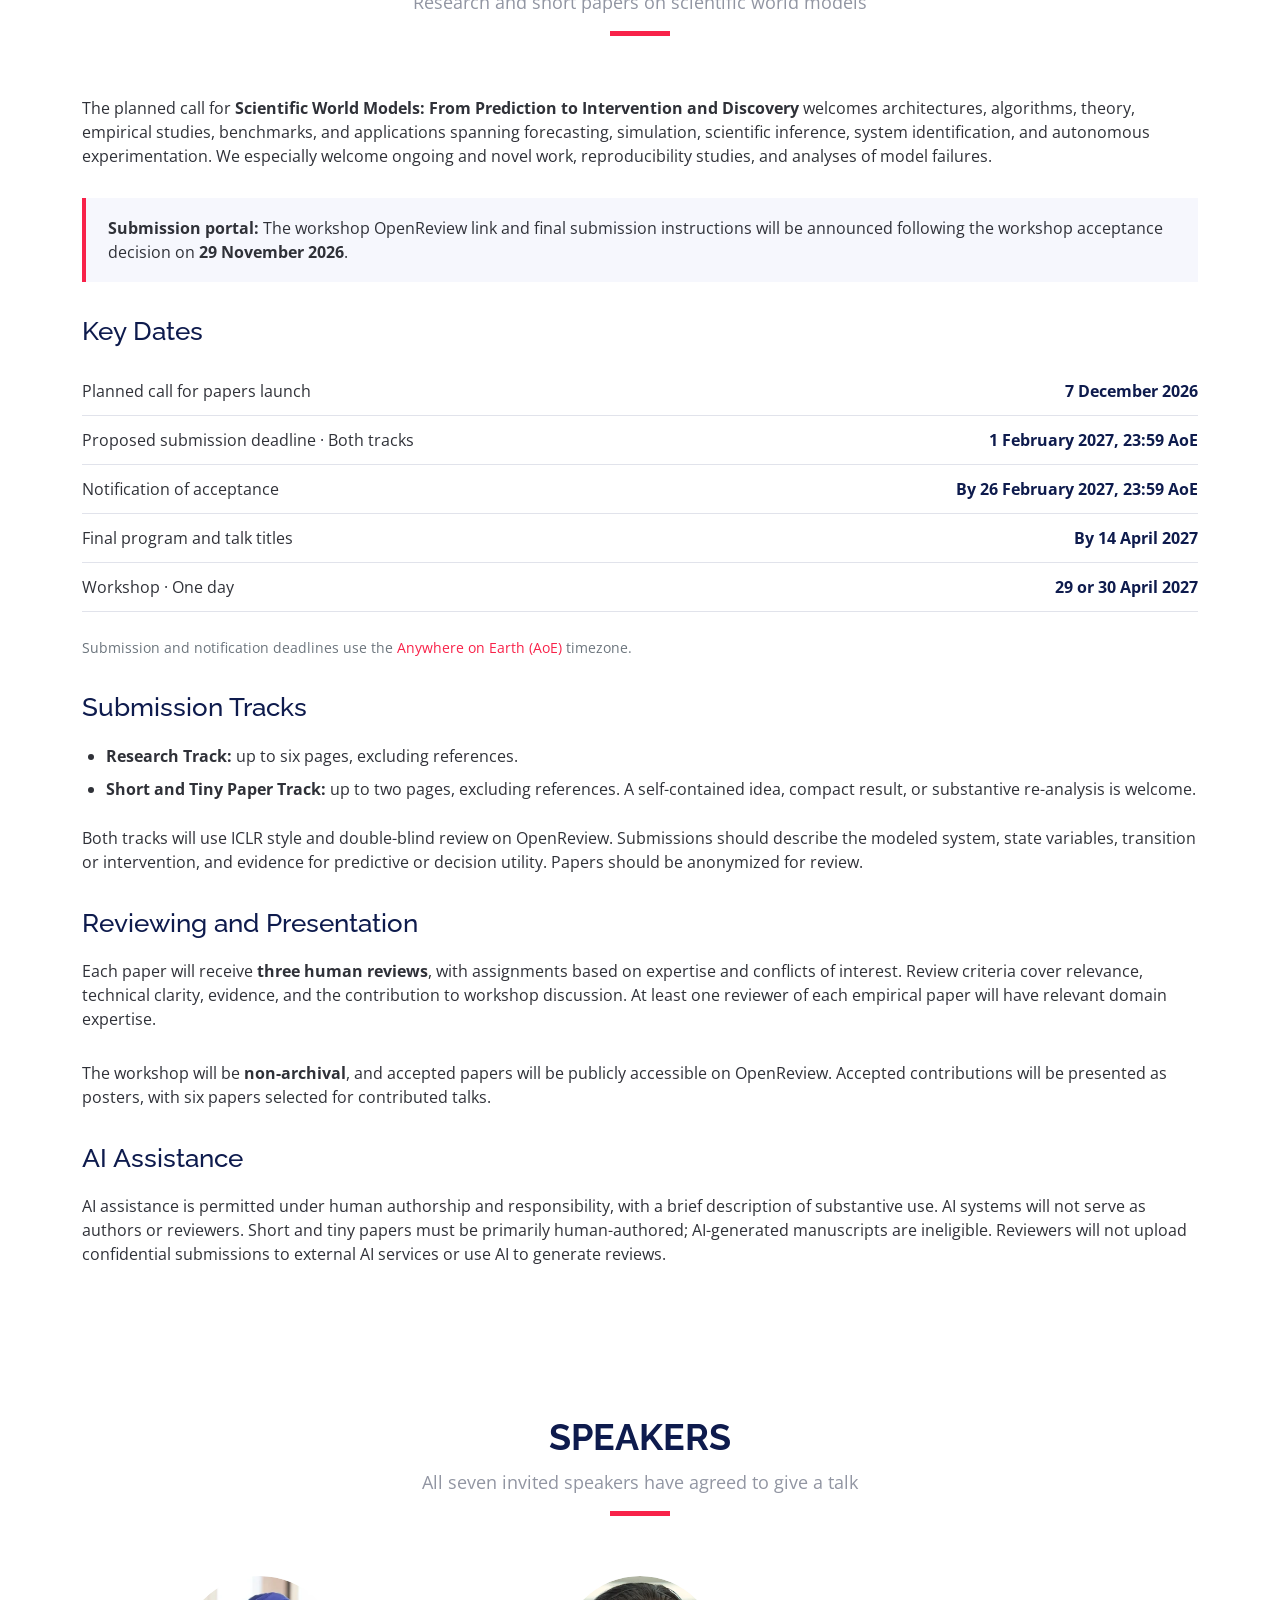
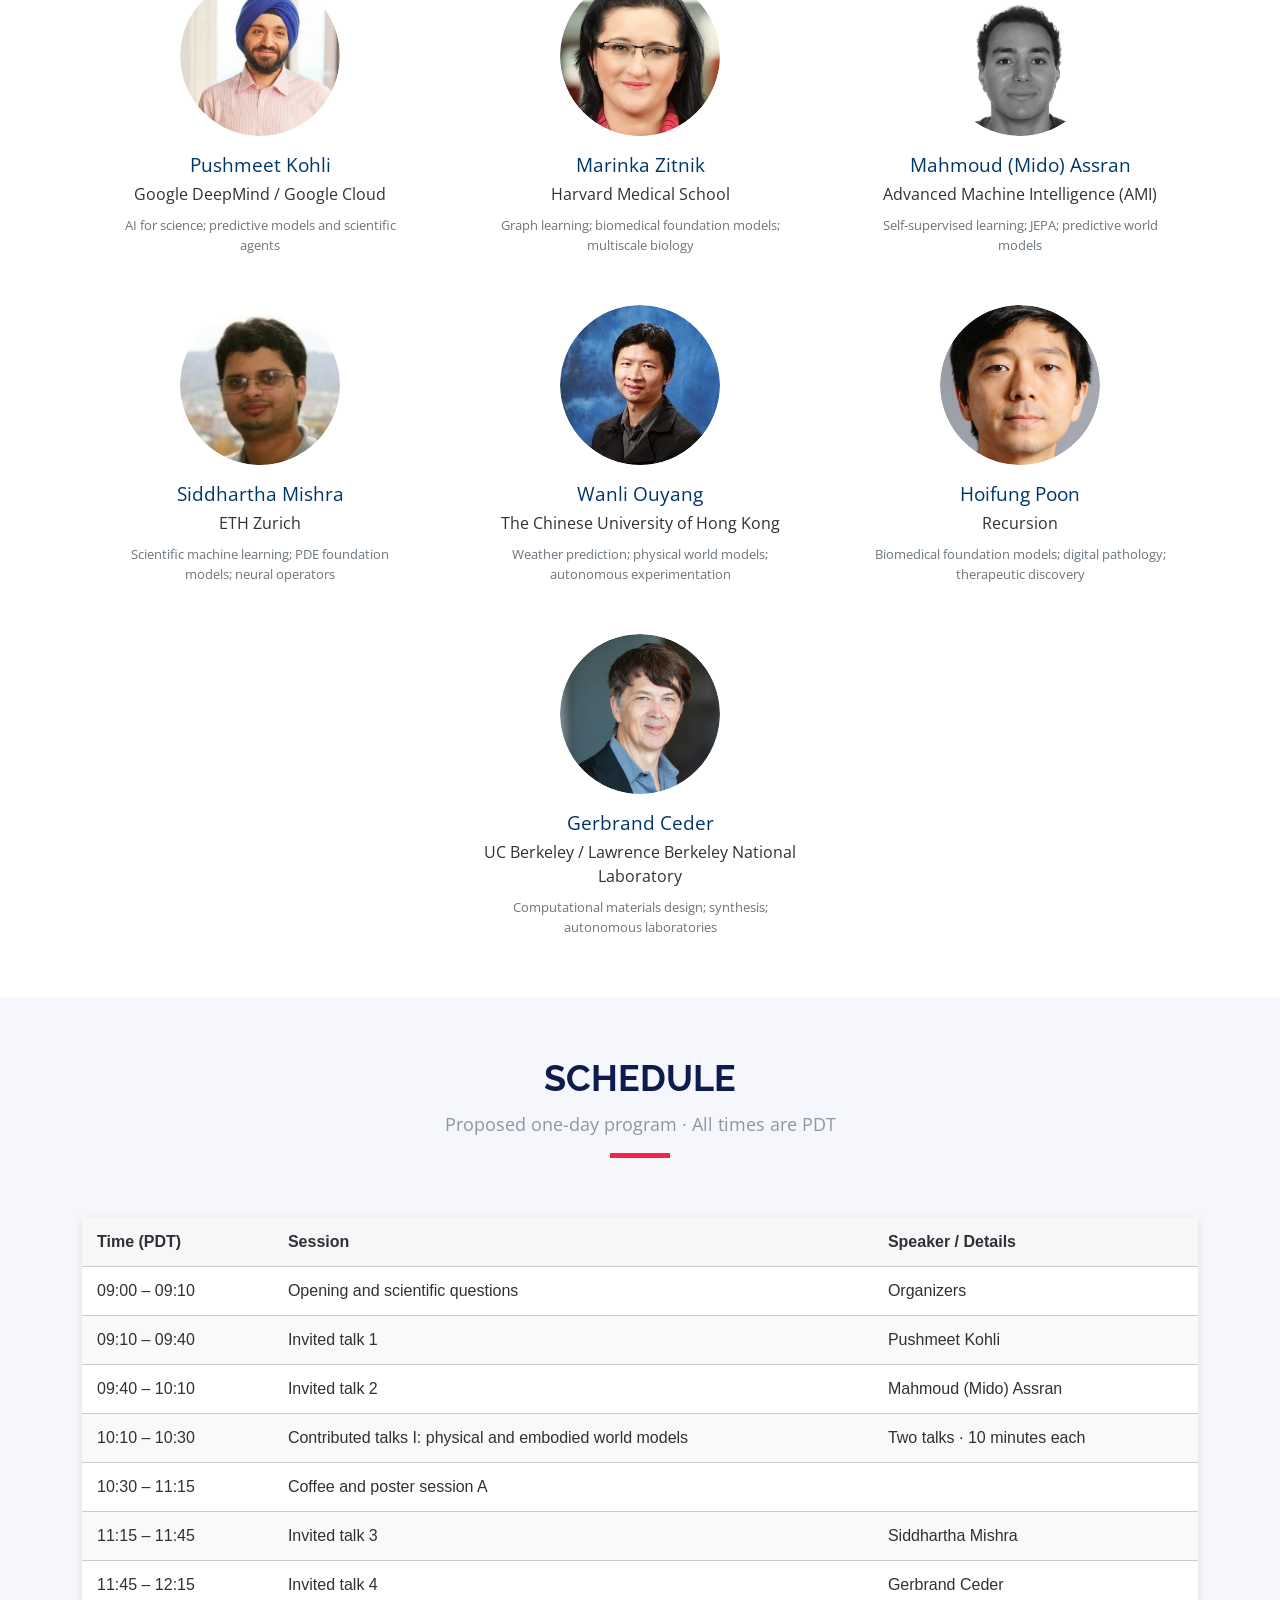
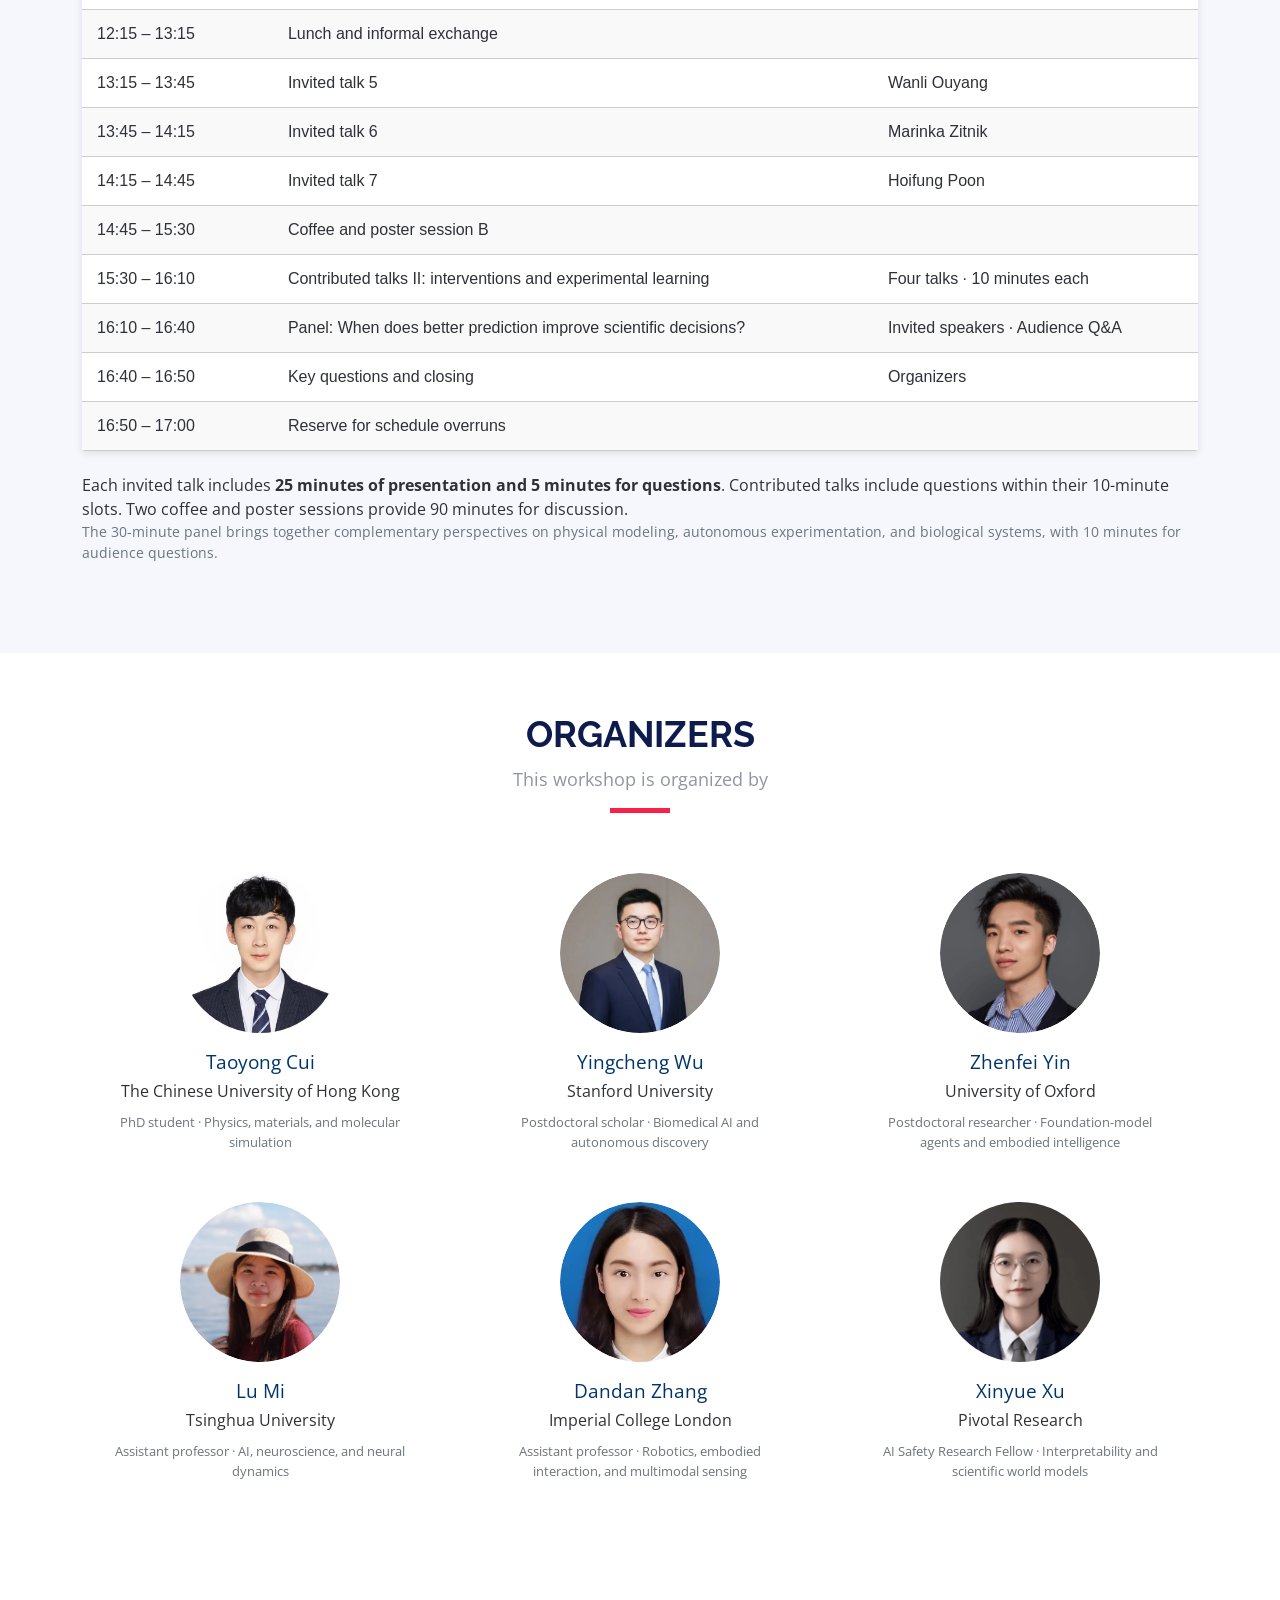
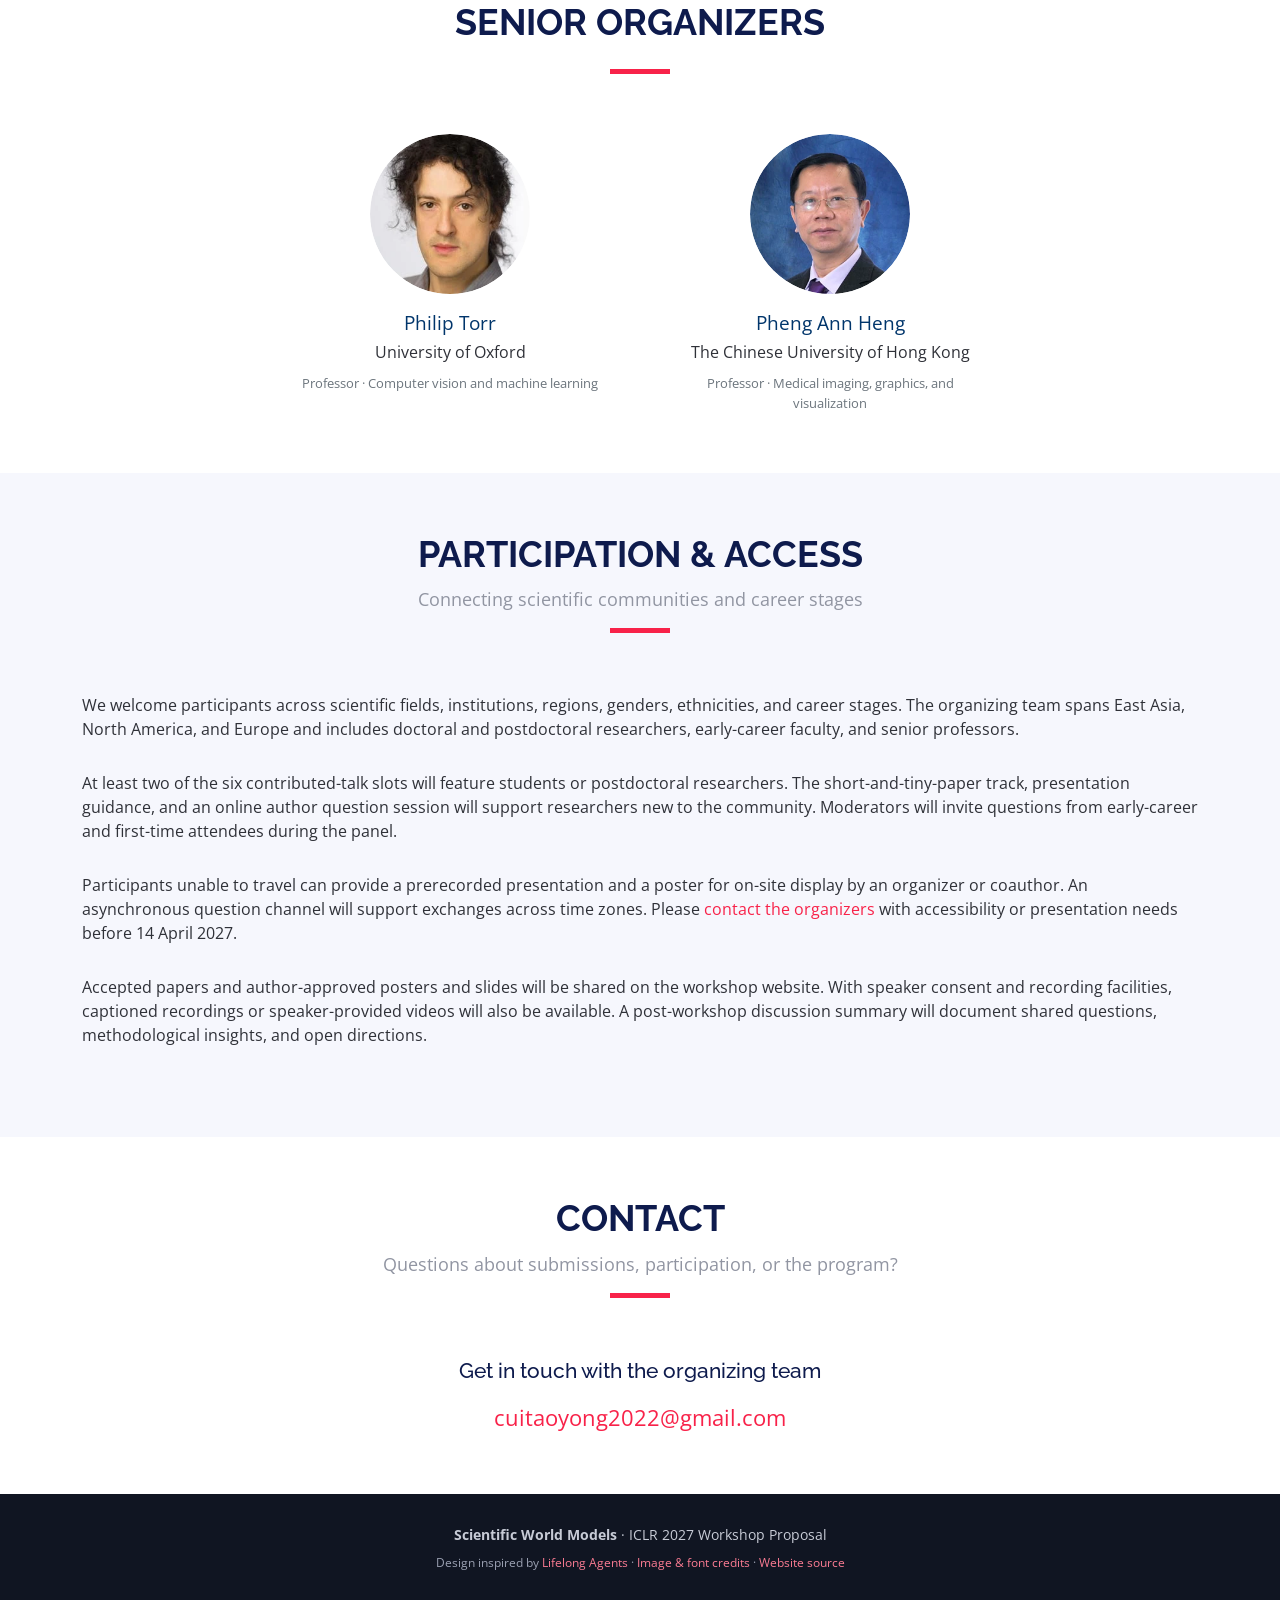
==== commit 325b20a7: "Add Xinyue Xu as an organizer from Pivotal Research" ====
--- a/index.html
+++ b/index.html
@@ -249,6 +249,14 @@
           <h3><a href="https://www.intelligentrobotics-acrossscales.com/" target="_blank" rel="noopener noreferrer">Dandan Zhang</a></h3>
           <p class="affiliation">Imperial College London</p>
           <p class="specialty">Assistant professor · Robotics, embodied interaction, and multimodal sensing</p>
+        </article>
+<article class="person">
+          <a class="person-photo-link" href="https://thea-hsu.github.io/" target="_blank" rel="noopener noreferrer" tabindex="-1" aria-hidden="true">
+            <img class="person-photo" src="assets/img/people/xinyue-xu.webp" width="160" height="160" alt="Xinyue Xu" loading="lazy" decoding="async">
+          </a>
+          <h3><a href="https://thea-hsu.github.io/" target="_blank" rel="noopener noreferrer">Xinyue Xu</a></h3>
+          <p class="affiliation">Pivotal Research</p>
+          <p class="specialty">AI Safety Research Fellow · Interpretability and scientific world models</p>
         </article></div>
       </div>
     </section>
--- a/assets/css/style.css
+++ b/assets/css/style.css
@@ -85,6 +85,7 @@
 .person-photo-link { display: block; width: 160px; height: 160px; margin: 0 auto 15px; border-radius: 50%; overflow: hidden; }
 .person-photo { display: block; width: 160px; height: 160px; margin: 0; border-radius: 50%; object-fit: cover; object-position: center top; }
 .person-photo[src$="taoyong-cui.jpg"] { border-radius: 0; transform: scale(1.4); transform-origin: 50% 12%; }
+.person-photo[src$="xinyue-xu.webp"] { border-radius: 0; transform: scale(1.6); transform-origin: 50% 20%; }
 .person-photo[src$="hoifung-poon.webp"] { object-position: center 30%; }
 .person h3 { font: 400 19.2px/1.5 "Open Sans", Arial, sans-serif; margin: 0 0 2px; }
 .person h3 a { color: #00356b; }
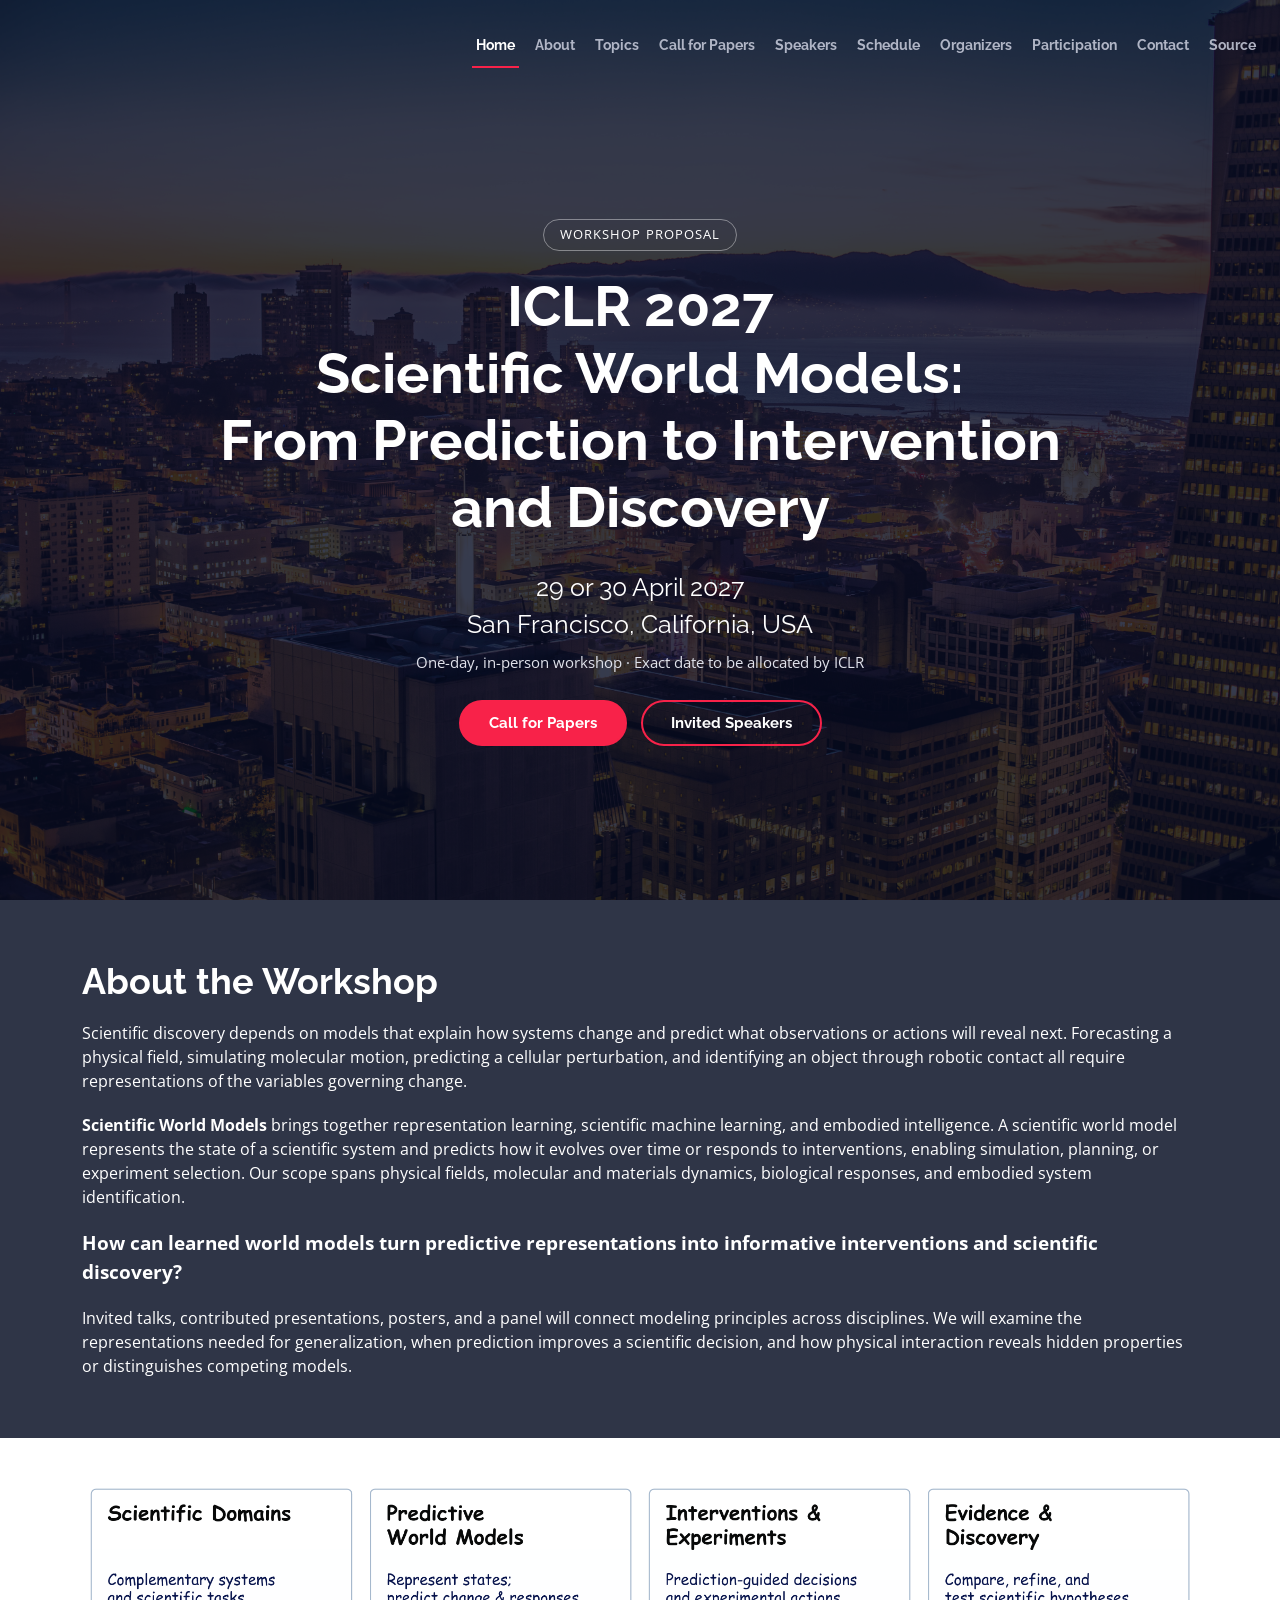
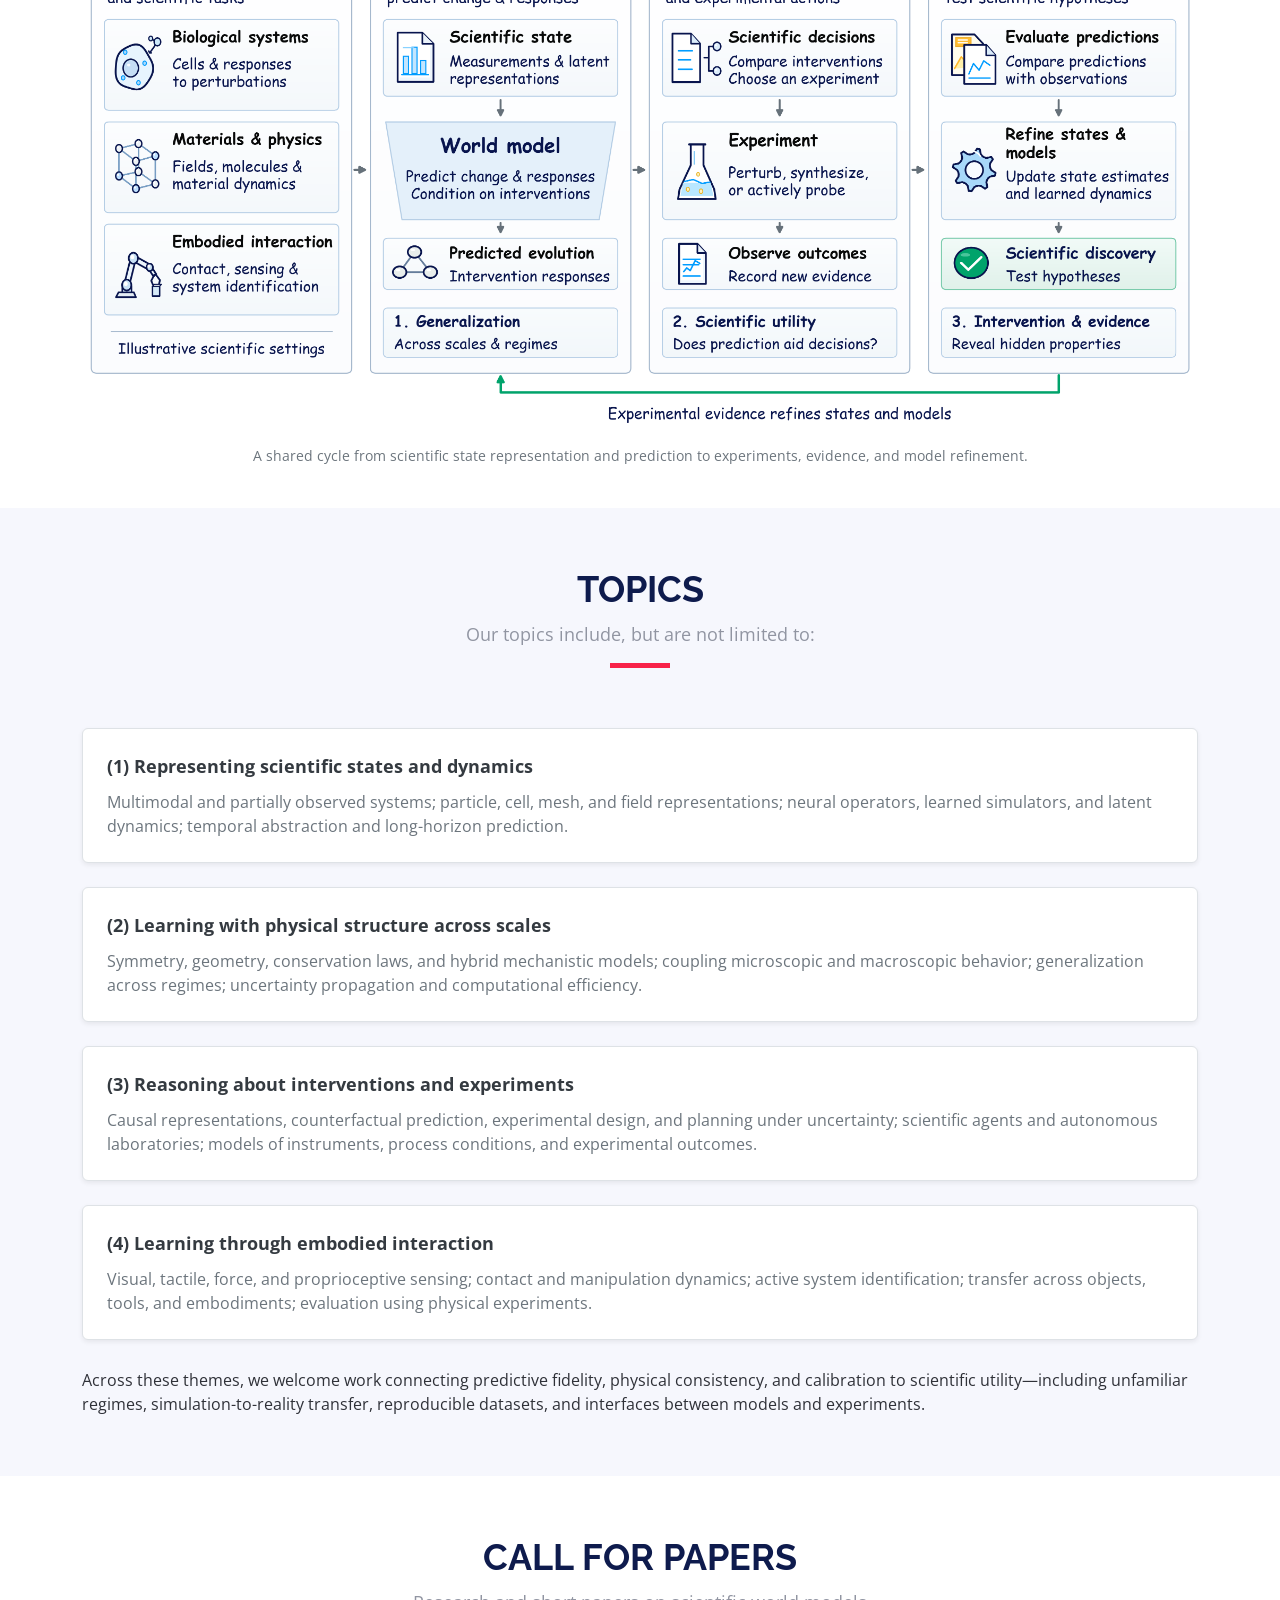
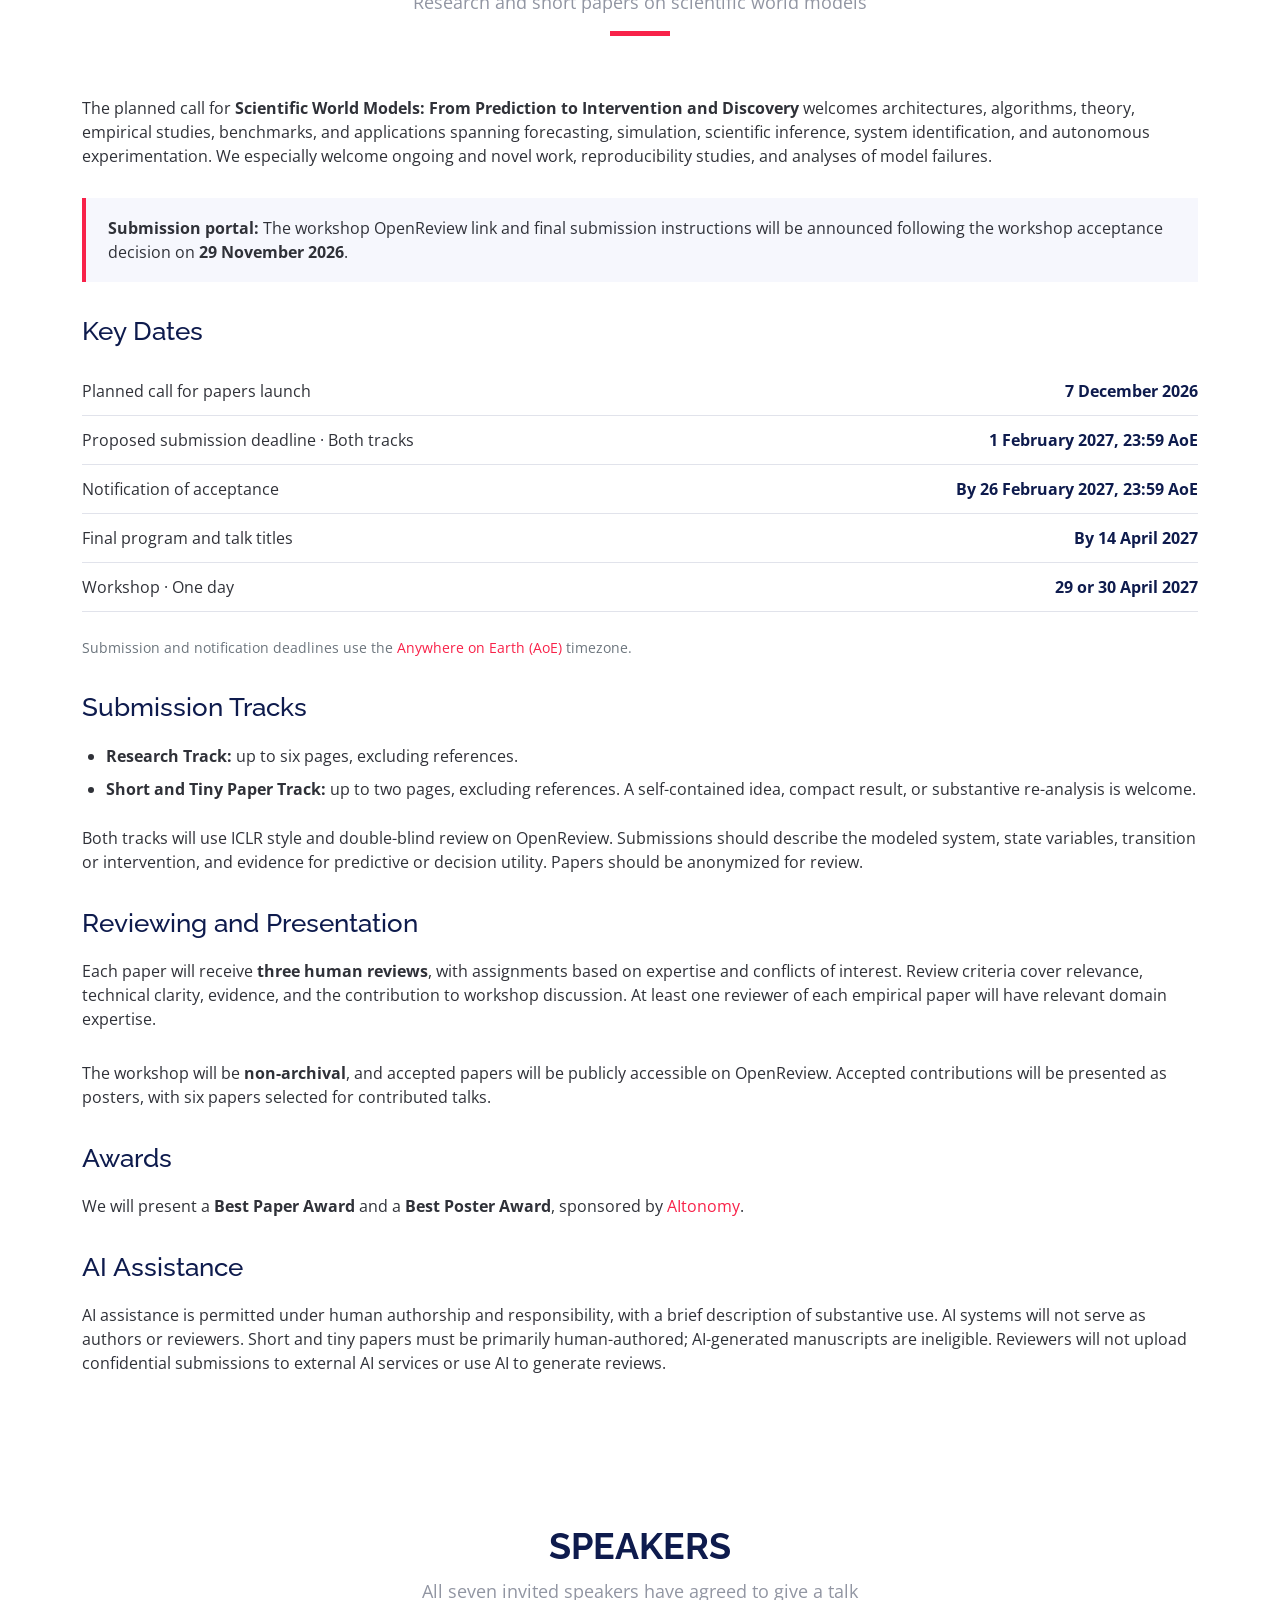
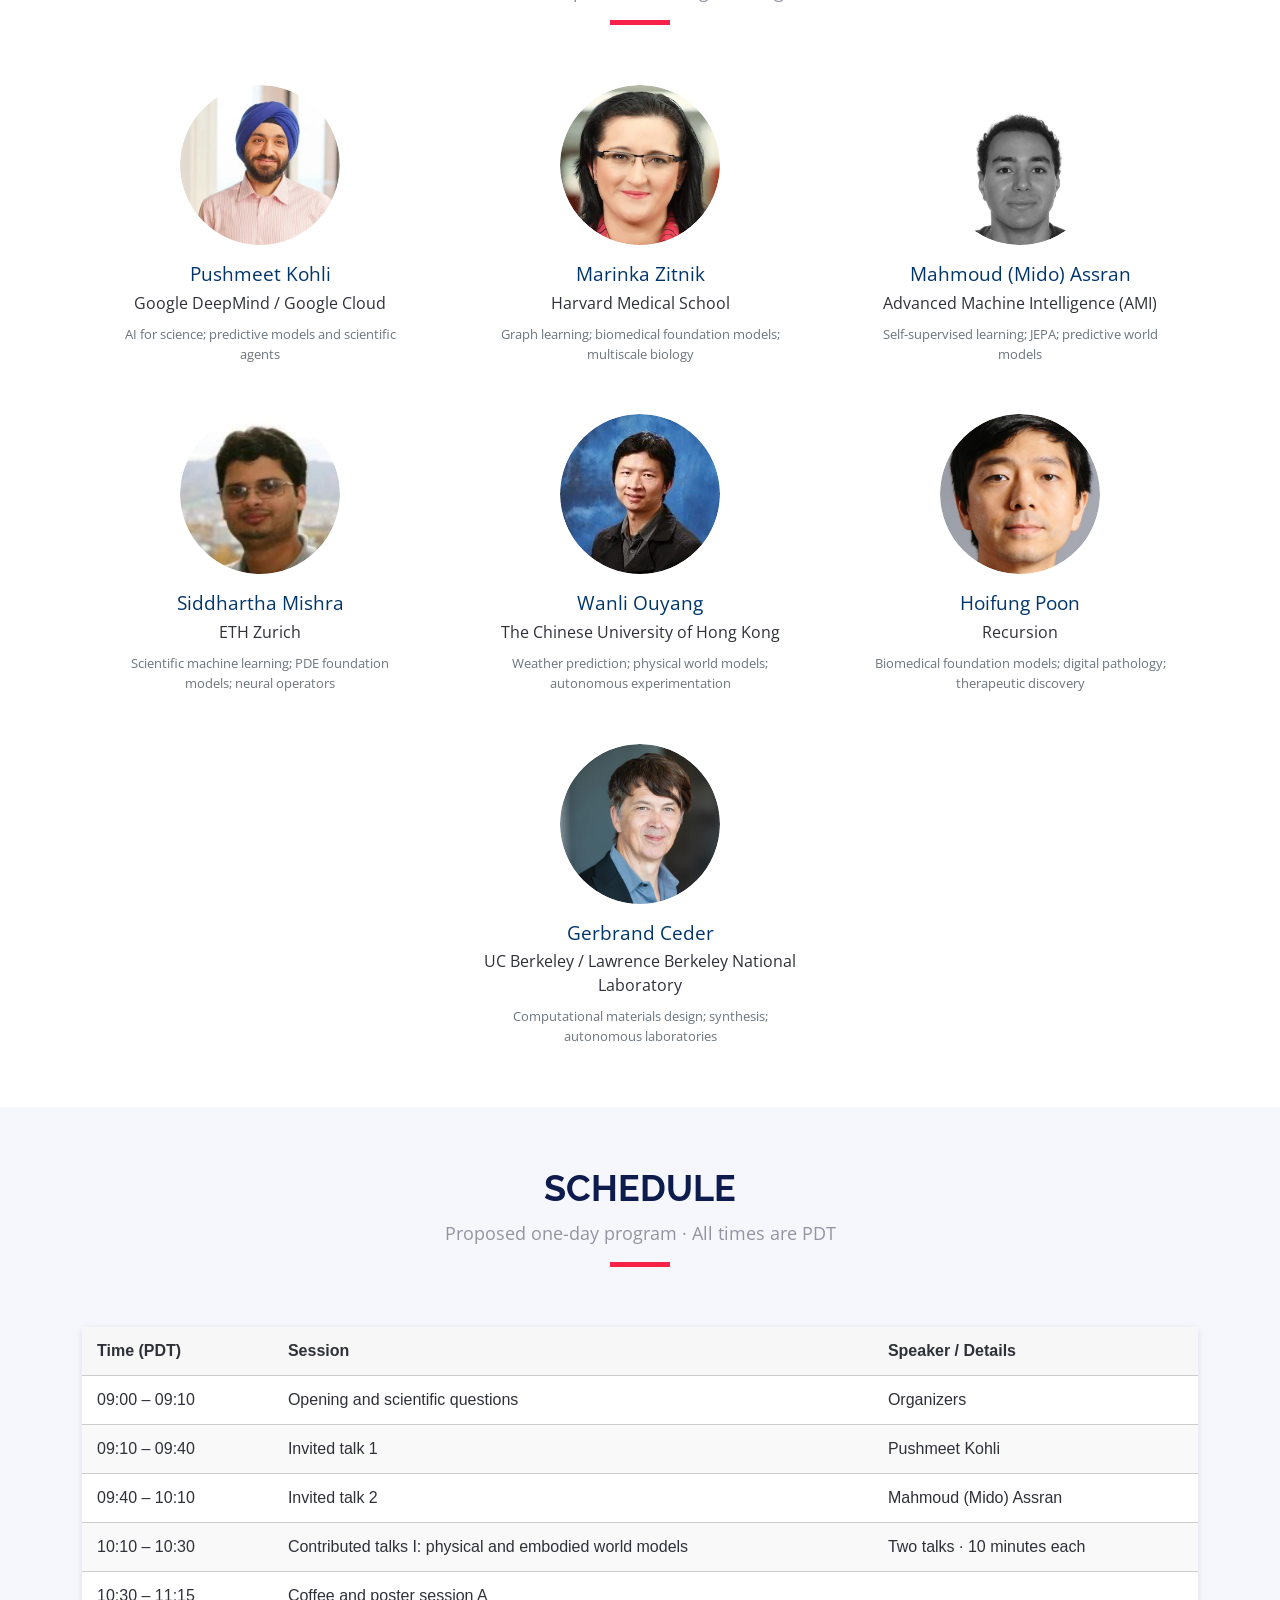
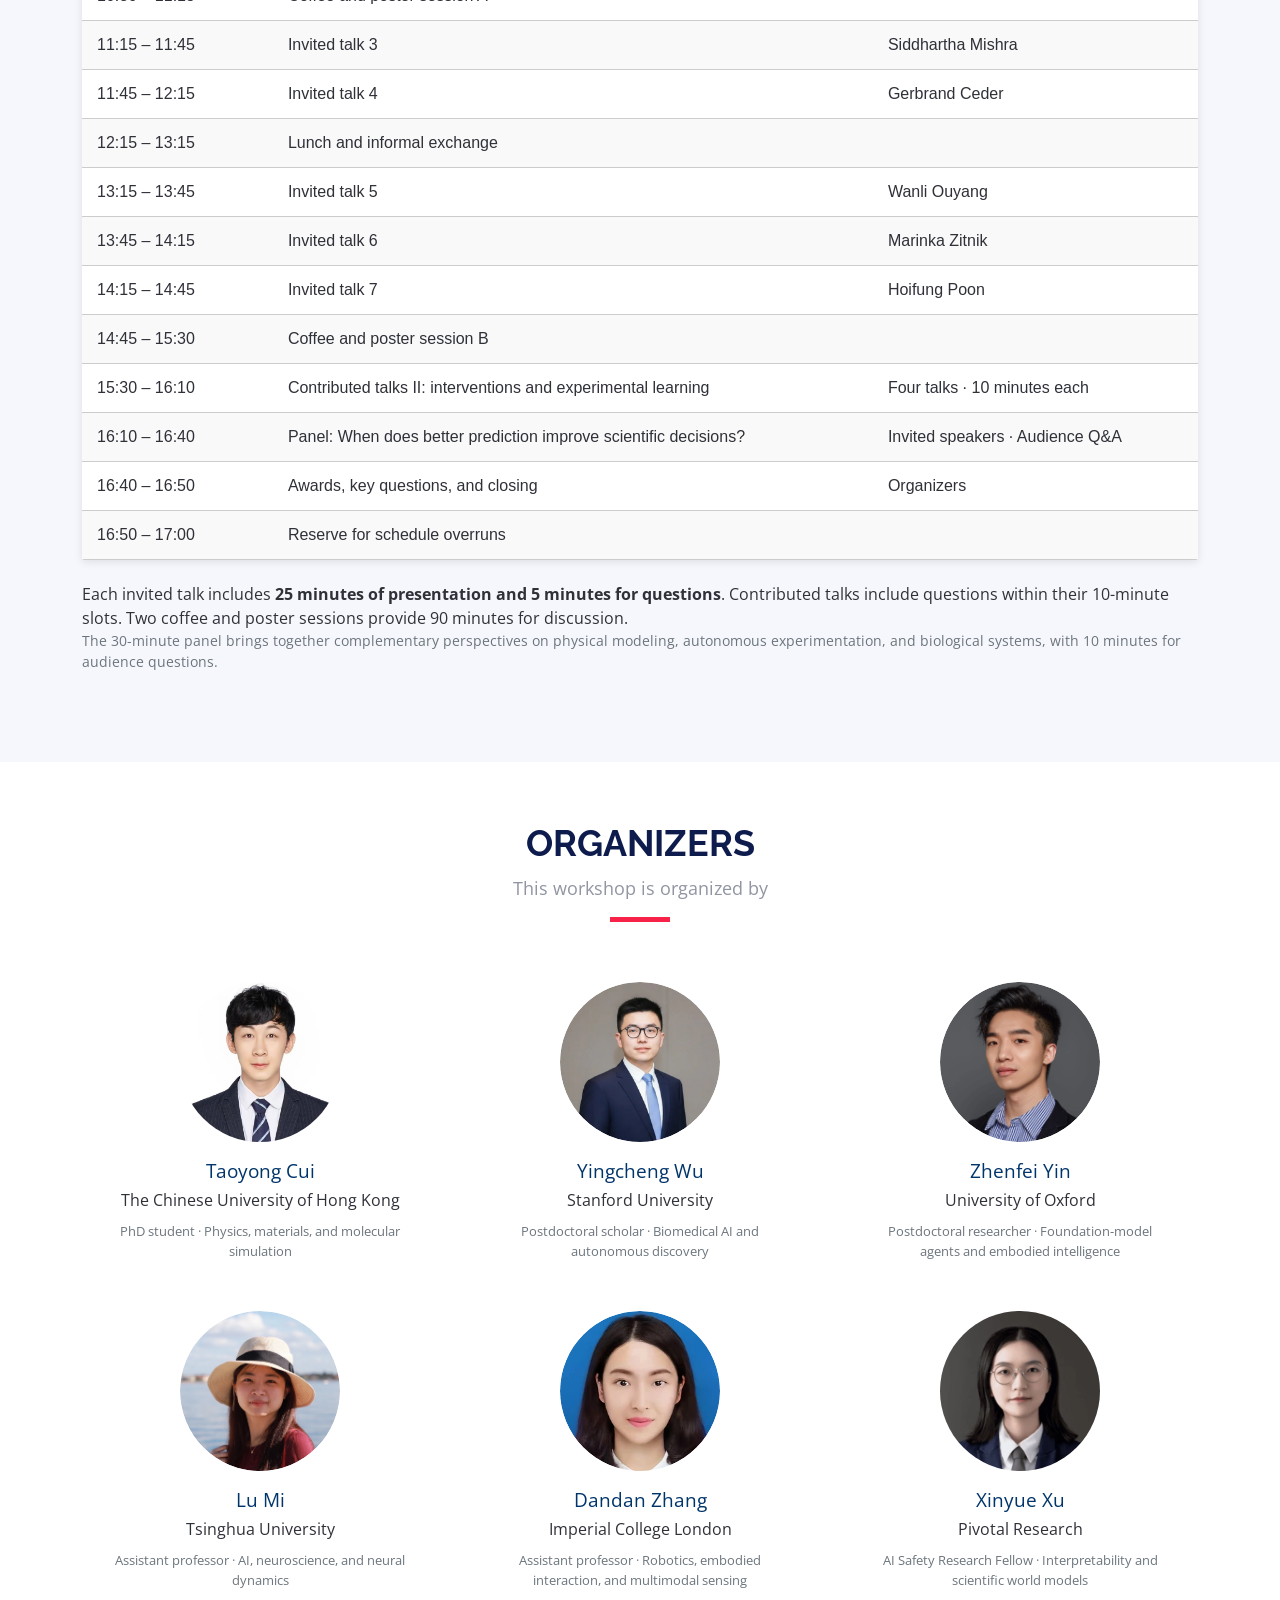
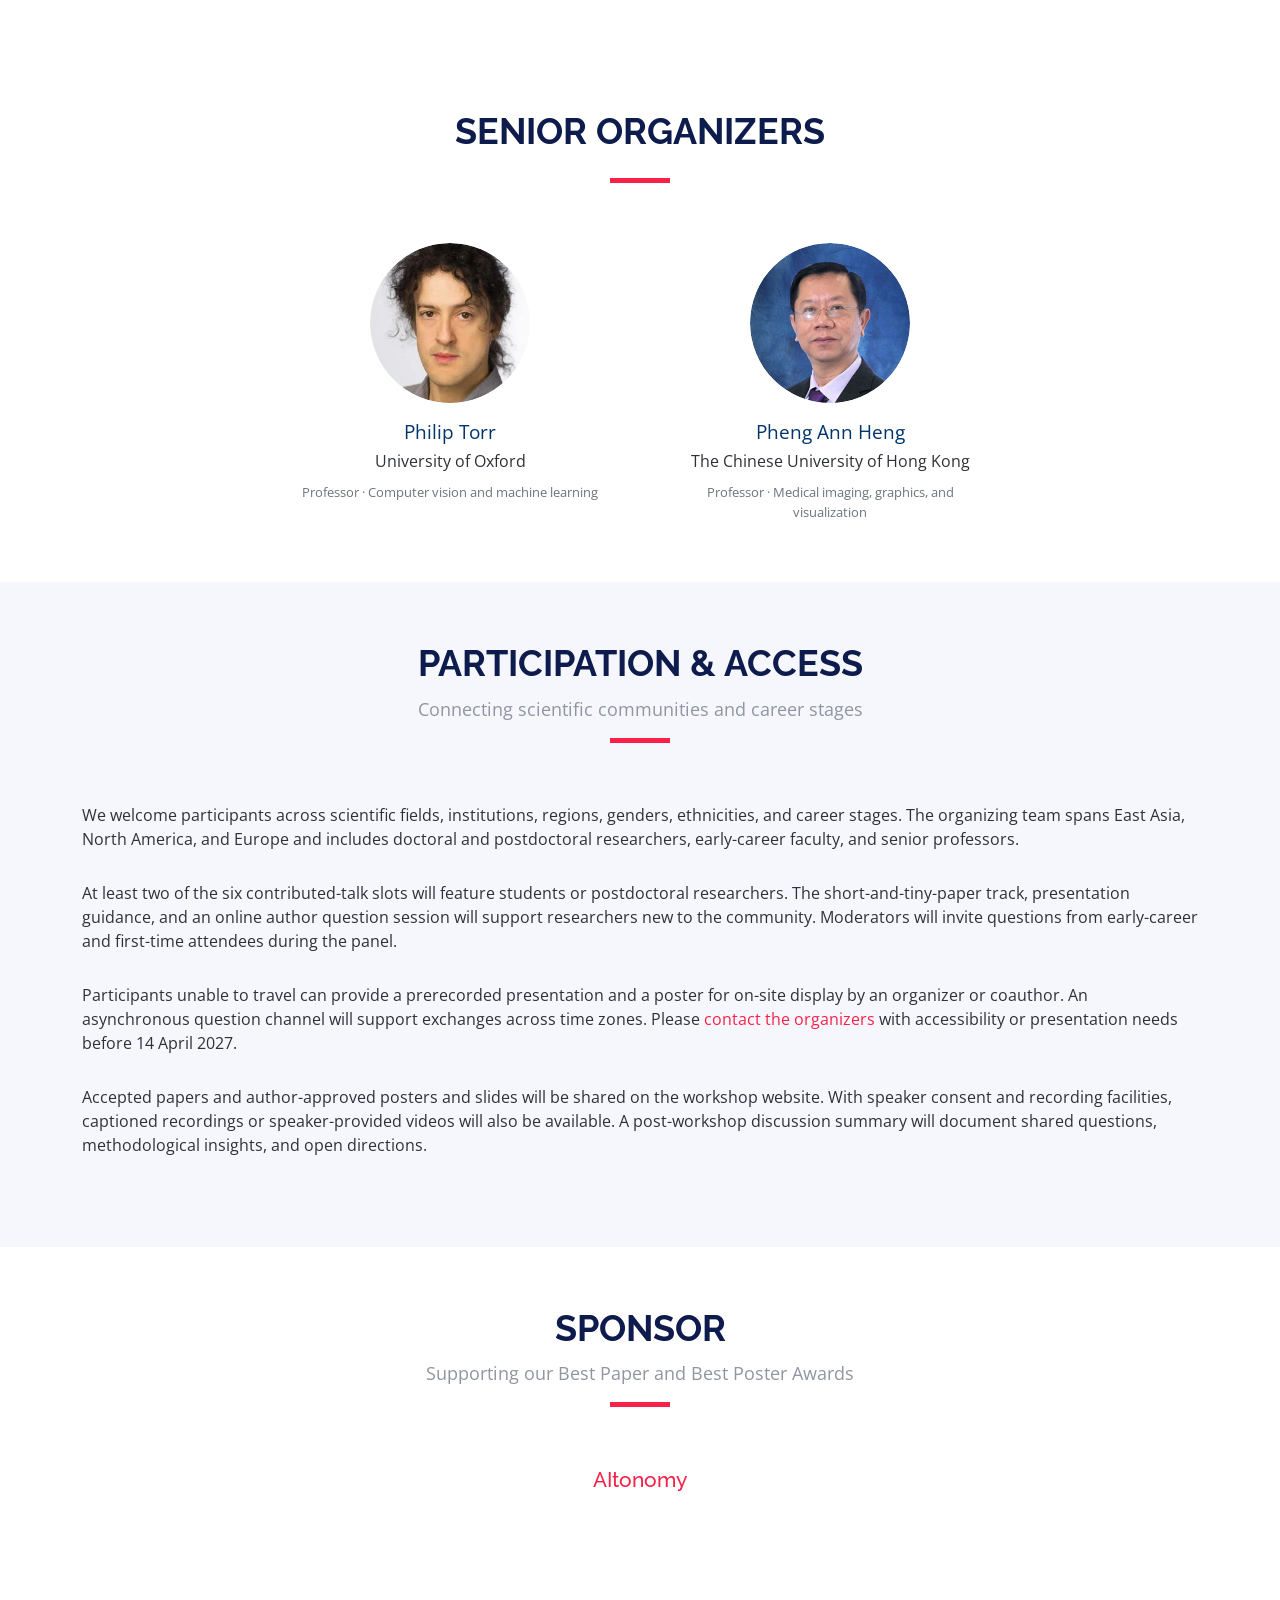
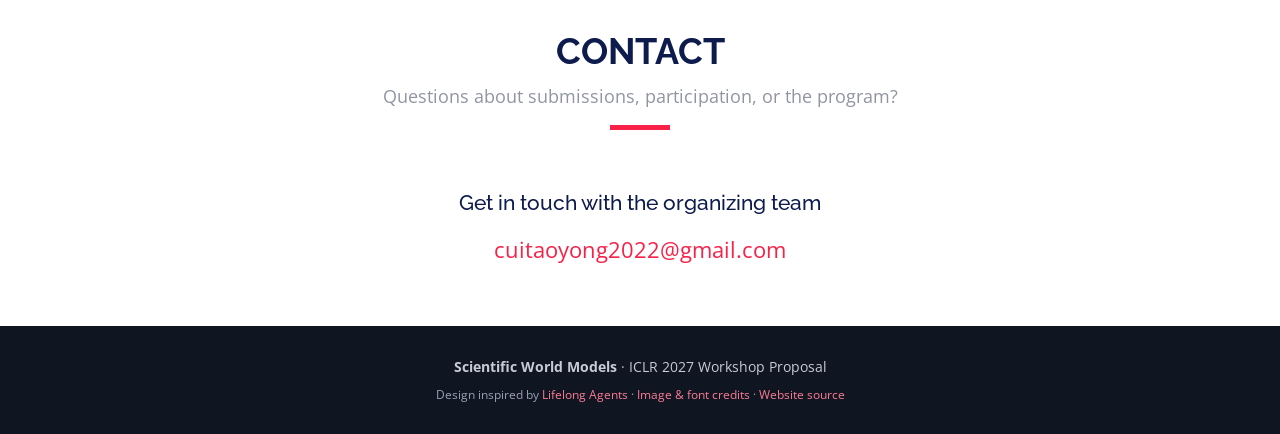
==== commit dc1a0f02: "Add Best Paper and Best Poster Awards sponsored by AItonomy" ====
--- a/index.html
+++ b/index.html
@@ -114,6 +114,8 @@
         <h3>Reviewing and Presentation</h3>
         <p>Each paper will receive <strong>three human reviews</strong>, with assignments based on expertise and conflicts of interest. Review criteria cover relevance, technical clarity, evidence, and the contribution to workshop discussion. At least one reviewer of each empirical paper will have relevant domain expertise.</p>
         <p>The workshop will be <strong>non-archival</strong>, and accepted papers will be publicly accessible on OpenReview. Accepted contributions will be presented as posters, with six papers selected for contributed talks.</p>
+        <h3 id="awards">Awards</h3>
+        <p>We will present a <strong>Best Paper Award</strong> and a <strong>Best Poster Award</strong>, sponsored by <a href="https://aitonomy.org/" target="_blank" rel="noopener noreferrer">AItonomy</a>.</p>
         <h3>AI Assistance</h3>
         <p>AI assistance is permitted under human authorship and responsibility, with a brief description of substantive use. AI systems will not serve as authors or reviewers. Short and tiny papers must be primarily human-authored; AI-generated manuscripts are ineligible. Reviewers will not upload confidential submissions to external AI services or use AI to generate reviews.</p>
       </div>
@@ -199,7 +201,7 @@
 <tr><td>14:45 – 15:30</td><td>Coffee and poster session B</td><td></td></tr>
 <tr><td>15:30 – 16:10</td><td>Contributed talks II: interventions and experimental learning</td><td>Four talks · 10 minutes each</td></tr>
 <tr><td>16:10 – 16:40</td><td>Panel: When does better prediction improve scientific decisions?</td><td>Invited speakers · Audience Q&amp;A</td></tr>
-<tr><td>16:40 – 16:50</td><td>Key questions and closing</td><td>Organizers</td></tr>
+<tr><td>16:40 – 16:50</td><td>Awards, key questions, and closing</td><td>Organizers</td></tr>
 <tr><td>16:50 – 17:00</td><td>Reserve for schedule overruns</td><td></td></tr></tbody>
           </table>
         </div>
@@ -288,6 +290,12 @@
         <p>At least two of the six contributed-talk slots will feature students or postdoctoral researchers. The short-and-tiny-paper track, presentation guidance, and an online author question session will support researchers new to the community. Moderators will invite questions from early-career and first-time attendees during the panel.</p>
         <p>Participants unable to travel can provide a prerecorded presentation and a poster for on-site display by an organizer or coauthor. An asynchronous question channel will support exchanges across time zones. Please <a href="mailto:cuitaoyong2022@gmail.com">contact the organizers</a> with accessibility or presentation needs before 14 April 2027.</p>
         <p>Accepted papers and author-approved posters and slides will be shared on the workshop website. With speaker consent and recording facilities, captioned recordings or speaker-provided videos will also be available. A post-workshop discussion summary will document shared questions, methodological insights, and open directions.</p>
+      </div>
+    </section>
+    <section id="sponsors" class="section contact" aria-labelledby="sponsors-title">
+      <div class="container">
+        <div class="section-header"><h2 id="sponsors-title">Sponsor</h2><p>Supporting our Best Paper and Best Poster Awards</p></div>
+        <h3><a href="https://aitonomy.org/" target="_blank" rel="noopener noreferrer">AItonomy</a></h3>
       </div>
     </section>
     <section id="contact" class="section contact" aria-labelledby="contact-title">
